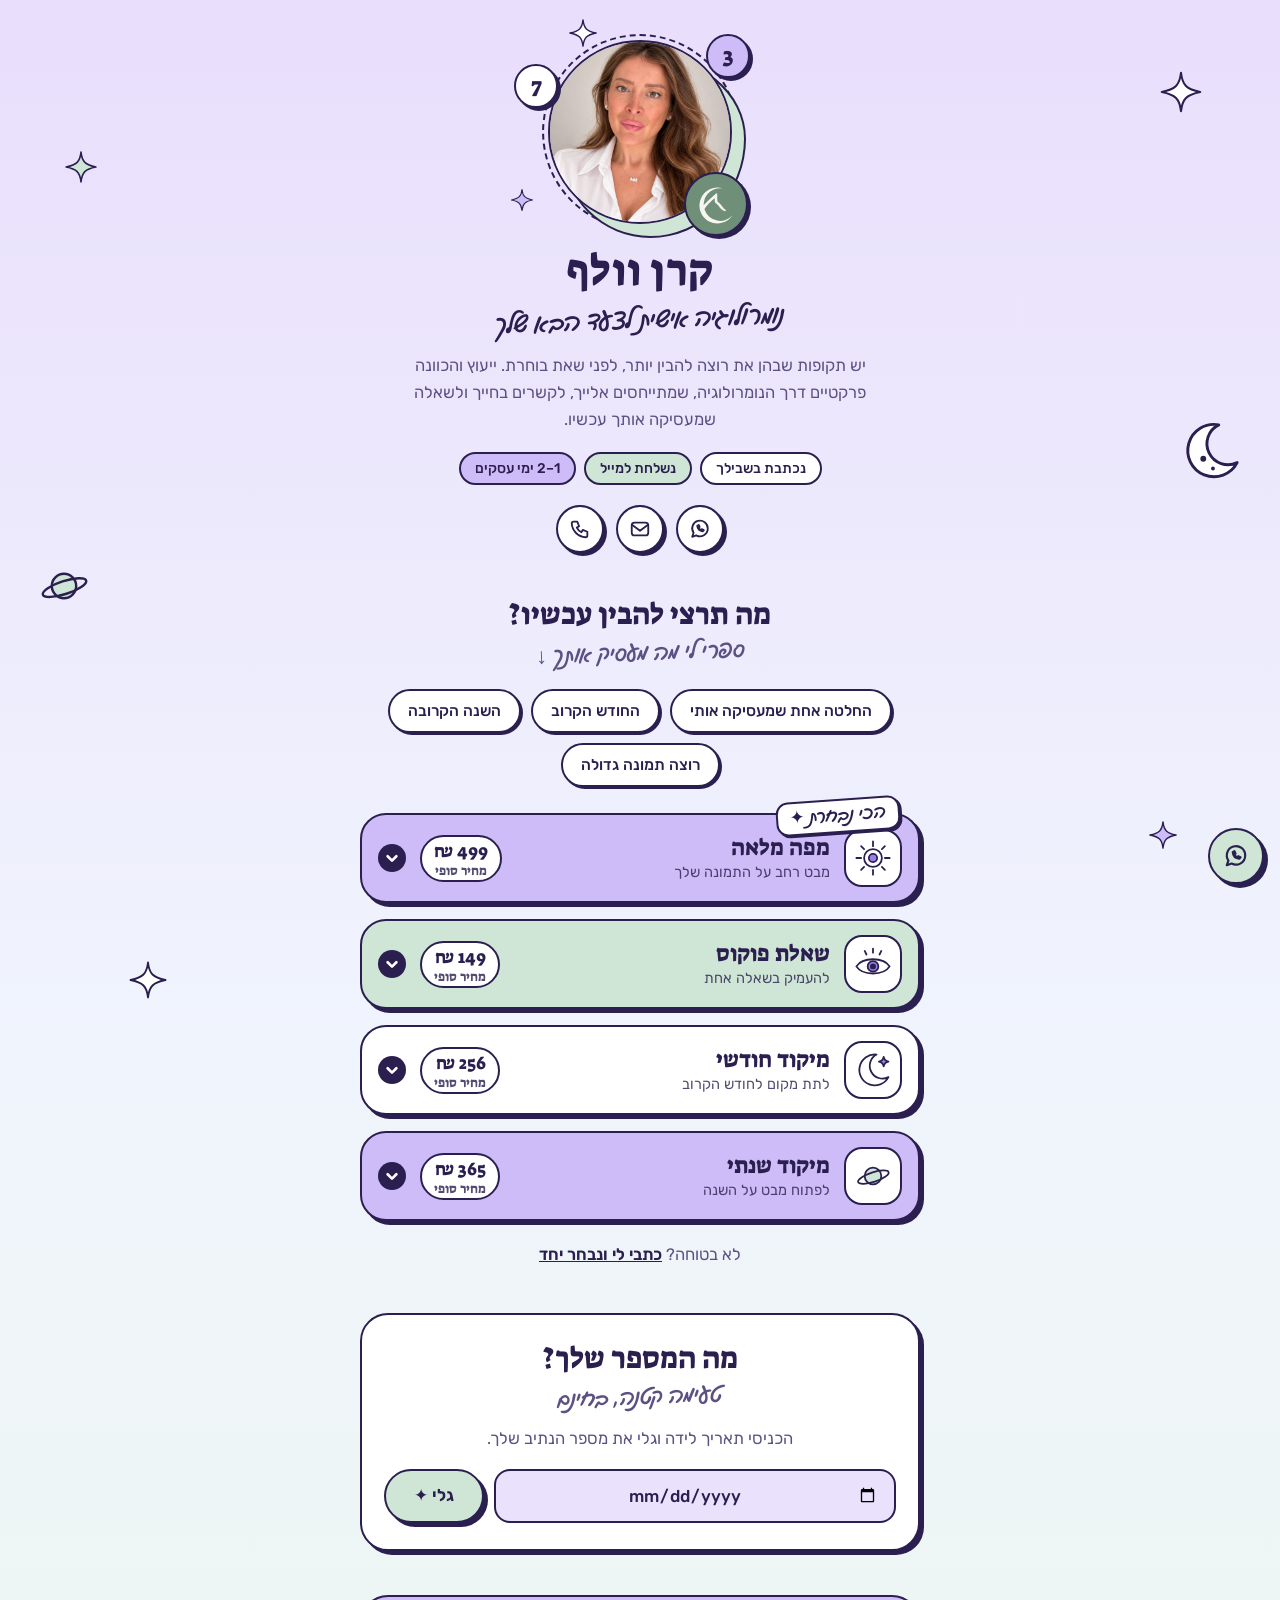
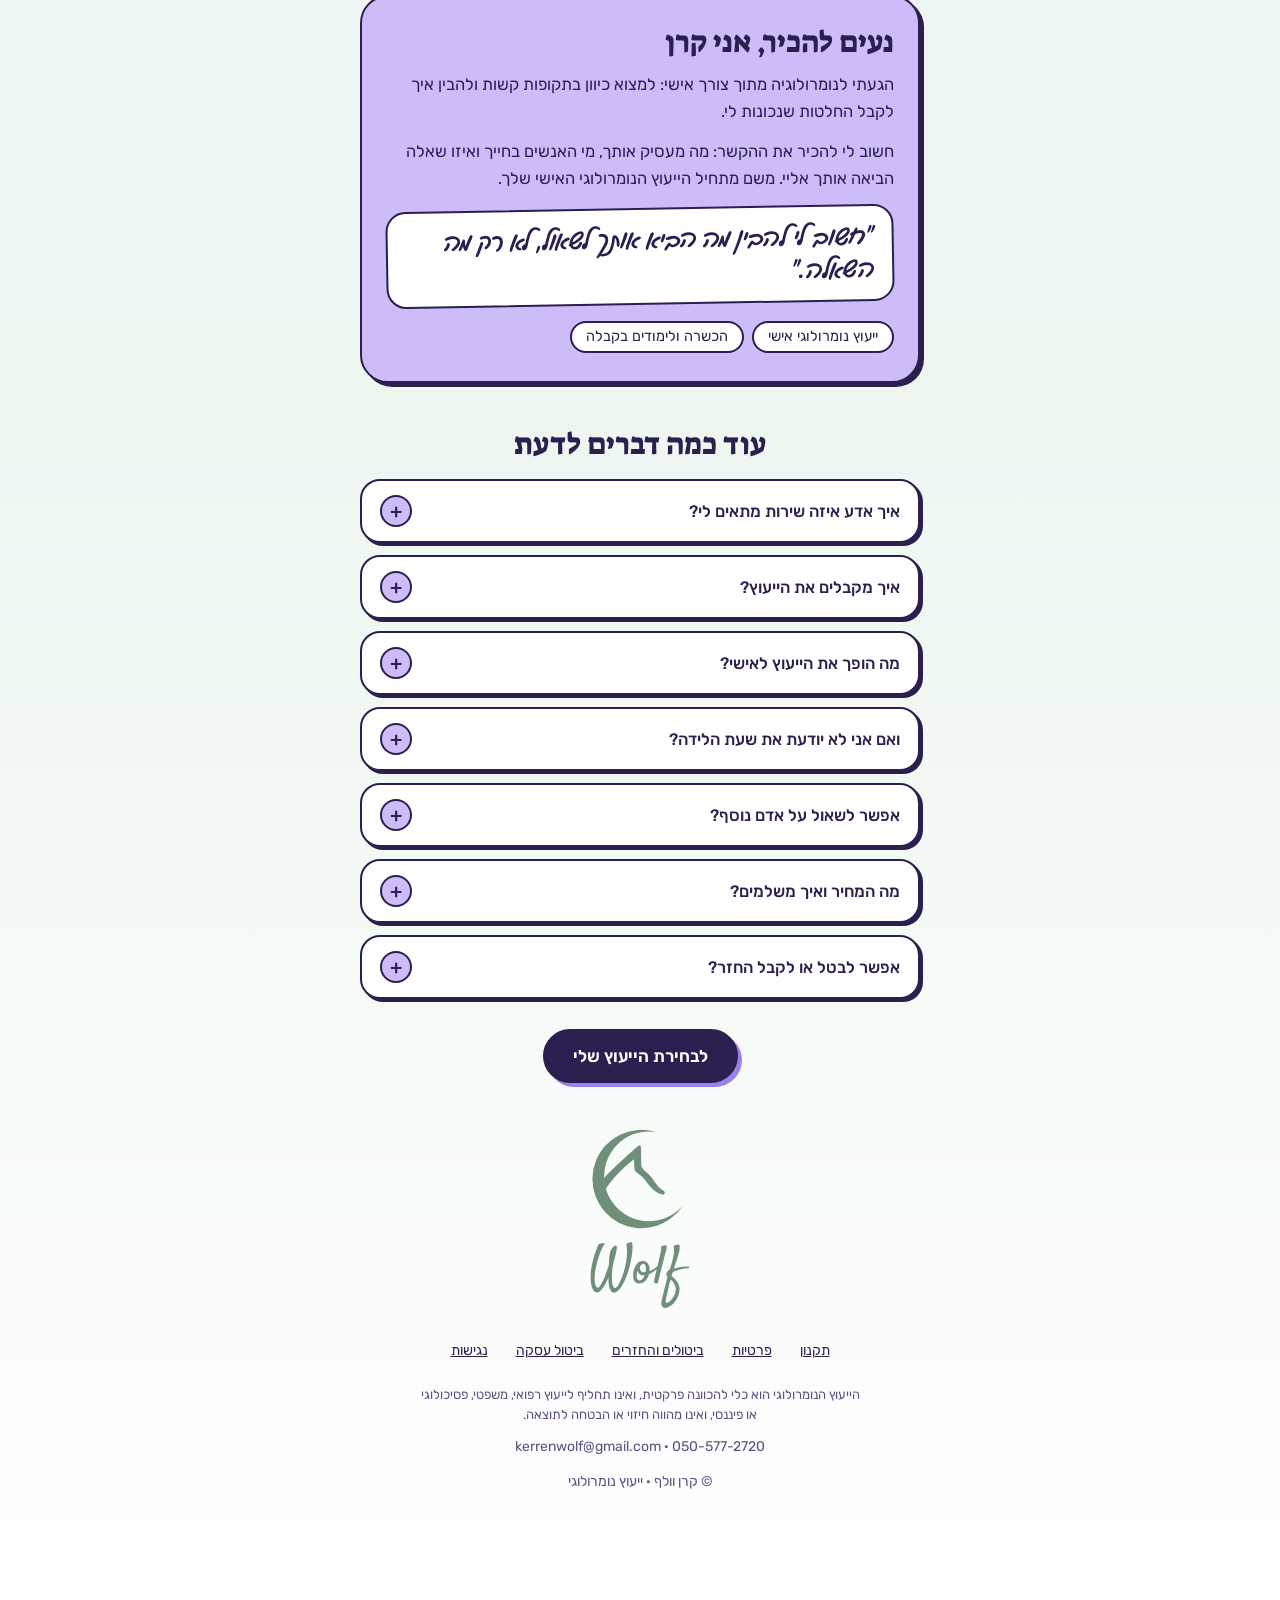
==== index.html @ 415a1303 "Add numerology site Co-Authored-By: Claude Opus 5.5 <noreply@anthropic.com>" ====
<!doctype html>
<html lang="he" dir="rtl">
<head>
<meta charset="utf-8">
<meta name="viewport" content="width=device-width, initial-scale=1, viewport-fit=cover">
<title>קרן וולף | נומרולוגיה אישית</title>
<meta name="description" content="ייעוץ והכוונה פרקטיים דרך הנומרולוגיה, בכתב ישירות למייל: מפה מלאה, שאלת פוקוס, מיקוד חודשי ומיקוד שנתי. עם קרן וולף.">
<meta name="theme-color" content="#e9defc">
<link rel="icon" href="data:image/svg+xml,%3Csvg xmlns='http://www.w3.org/2000/svg' viewBox='0 0 100 100'%3E%3Crect width='100' height='100' rx='22' fill='%236f8f79'/%3E%3Cg transform='translate(14 12) scale(.145)' fill='%23f7f5ef'%3E%3Cpath d='M345 44.6A262 262 0 1 0 488 437.2A239 239 0 1 1 345 44.6Z'/%3E%3C/g%3E%3C/svg%3E">
<link rel="preconnect" href="https://fonts.googleapis.com">
<link rel="preconnect" href="https://fonts.gstatic.com" crossorigin>
<link href="https://fonts.googleapis.com/css2?family=Suez+One&family=Gveret+Levin&family=Rubik:wght@400;500;600;700&display=swap" rel="stylesheet">
<style>
:root{
  --ink:#2a1f4f;
  --ink-soft:#5d5183;
  --lilac:#cdbcf7;
  --lilac-l:#eae1fd;
  --lilac-d:#9b80ec;
  --mint:#cfe5d5;
  --mint-l:#ecf6ef;
  --mint-d:#8fb59d;
  --sage:#6f8f79;
  --cream:#f7f5ef;
  --white:#fff;
  --bg-top:#e9defc;
  --bg-mid:#f0f4fd;
  --danger:#c0392b;
  --display:"Suez One","Rubik",serif;
  --hand:"Gveret Levin","Rubik",cursive;
  --body:"Rubik",system-ui,Arial,sans-serif;
  --stroke:2.5px solid var(--ink);
  --pop:4px 4px 0 var(--ink);
}
*{box-sizing:border-box;-webkit-tap-highlight-color:transparent}
html{scroll-padding-top:20px}
body{margin:0;font-family:var(--body);font-size:16.5px;line-height:1.65;color:var(--ink);background:linear-gradient(180deg,var(--bg-top) 0%,var(--bg-mid) 32%,var(--mint-l) 62%,#fff 100%);min-height:100vh;overflow-x:hidden}
img{max-width:100%;display:block}
a{color:inherit}
h1,h2,h3,h4{font-family:var(--display);font-weight:400;margin:0;line-height:1.15}
p{margin:0}
button{font-family:inherit}
:focus-visible{outline:3px solid var(--ink);outline-offset:3px;border-radius:10px}
[hidden]{display:none!important}
.sr{position:absolute;width:1px;height:1px;overflow:hidden;clip:rect(0 0 0 0);white-space:nowrap}
.skip{position:absolute;top:-70px;inset-inline-start:12px;background:var(--ink);color:#fff;padding:10px 16px;border-radius:12px;z-index:200}
.skip:focus{top:12px}

/* ---------- decorative background ---------- */
.bg{position:absolute;inset:0 0 auto 0;height:1100px;overflow:hidden;pointer-events:none;z-index:0}
.deco{position:absolute;width:44px;height:44px;animation:float 6s ease-in-out infinite}
.deco svg{width:100%;height:100%;display:block;overflow:visible}
.d1{top:70px;inset-inline-start:6%;color:#fff}
.d2{top:150px;inset-inline-end:5%;width:34px;height:34px;color:var(--mint);animation-delay:-2s}
.d3{top:420px;inset-inline-start:3%;width:62px;height:62px;animation-delay:-1s}
.d4{top:560px;inset-inline-end:3%;width:52px;height:52px;animation-delay:-3s}
.d5{top:820px;inset-inline-start:8%;width:30px;height:30px;color:var(--lilac);animation-delay:-4s}
.d6{top:960px;inset-inline-end:10%;width:40px;height:40px;color:#fff;animation-delay:-2.5s}
@keyframes float{0%,100%{transform:translateY(0) rotate(0)}50%{transform:translateY(-12px) rotate(6deg)}}
@keyframes twinkle{0%,100%{transform:scale(1) rotate(0);opacity:1}50%{transform:scale(.72) rotate(20deg);opacity:.75}}
@keyframes wob{0%,100%{transform:rotate(-3deg)}50%{transform:rotate(3deg)}}

.page{position:relative;z-index:1;width:min(560px,100% - 32px);margin:0 auto;padding:22px 0 110px}

.demo{position:relative;z-index:2;width:max-content;max-width:calc(100% - 24px);margin:10px auto 0;background:#fff3c4;border:2px solid var(--ink);border-radius:999px;font-size:13px;padding:3px 14px;text-align:center}

/* ---------- profile ---------- */
.profile{text-align:center;padding-top:12px}
.avatar-wrap{position:relative;width:184px;height:184px;margin:6px auto 22px}
.avatar-wrap::before{content:"";position:absolute;inset:-6px;border-radius:50%;border:2.5px dashed var(--ink);animation:spin 40s linear infinite}
.avatar-wrap::after{content:"";position:absolute;inset:14px -14px -14px 14px;border-radius:44% 56% 52% 48%/52% 46% 54% 48%;background:var(--mint);border:var(--stroke);z-index:0}
@keyframes spin{to{transform:rotate(360deg)}}
.avatar{position:relative;z-index:1;width:100%;height:100%;object-fit:cover;object-position:50% 16%;border-radius:50%;border:var(--stroke);background:var(--lilac)}
.num{position:absolute;z-index:2;width:44px;height:44px;border-radius:50%;background:#fff;border:var(--stroke);display:grid;place-items:center;font-family:var(--display);font-size:22px;box-shadow:3px 3px 0 var(--ink);animation:float 5s ease-in-out infinite}
.num.a{top:-6px;inset-inline-start:-18px;background:var(--lilac)}
.num.b{top:24px;inset-inline-end:-34px;animation-delay:-2s}
.num.c{bottom:-6px;inset-inline-start:-6px;background:var(--mint);animation-delay:-3s}
.num.logo-badge{width:64px;height:64px;padding:13px;background:var(--sage);color:var(--cream);bottom:-12px;inset-inline-start:-16px}
.num.logo-badge img{width:100%;height:100%;object-fit:contain;display:block}
.num.logo-badge svg{width:100%;height:100%;display:block}
.flogo{display:block;width:104px;height:auto;margin:0 auto 18px}
.unsure{text-align:center;margin-top:20px;color:var(--ink-soft)}
.unsure a{font-weight:600;color:var(--ink)}
.spark{position:absolute;z-index:2;width:30px;height:30px;color:#fff;animation:twinkle 3s ease-in-out infinite}
.spark.a{top:-22px;inset-inline-end:20px}
.spark.b{bottom:12px;inset-inline-end:-38px;width:24px;height:24px;color:var(--lilac);animation-delay:-1.4s}
.profile h1{font-size:44px;letter-spacing:.01em}
.hand{font-family:var(--hand);font-size:25px;color:var(--ink);margin-top:2px;display:inline-block;transform:rotate(-2deg)}
.bio{color:var(--ink-soft);max-width:29em;margin:12px auto 0}
.tags{display:flex;flex-wrap:wrap;justify-content:center;gap:8px;margin:18px 0 0;padding:0;list-style:none}
.tags li{background:#fff;border:2px solid var(--ink);border-radius:999px;padding:3px 14px;font-size:14px;font-weight:500}
.tags li:nth-child(2){background:var(--mint)}
.tags li:nth-child(3){background:var(--lilac)}
.socials{display:flex;justify-content:center;gap:12px;margin-top:20px}
.soc{width:48px;height:48px;border-radius:50%;background:#fff;border:var(--stroke);box-shadow:3px 3px 0 var(--ink);display:grid;place-items:center;text-decoration:none;transition:transform .12s,box-shadow .12s}
.soc:hover{transform:translate(-1px,-1px) rotate(-6deg);box-shadow:5px 5px 0 var(--ink)}
.soc:active{transform:translate(3px,3px);box-shadow:0 0 0 var(--ink)}
.soc svg{width:22px;height:22px;fill:none;stroke:var(--ink);stroke-width:2;stroke-linecap:round;stroke-linejoin:round}

/* ---------- sections ---------- */
.block{margin-top:44px}
.h{display:flex;flex-direction:column;align-items:center;text-align:center;margin-bottom:18px}
.h h2{font-size:30px}
.h .hand{font-size:22px;color:var(--ink-soft);margin-top:4px}

/* quiz chips */
.chips{display:flex;flex-wrap:wrap;gap:10px;justify-content:center;margin-bottom:26px}
.chip{border:2px solid var(--ink);background:#fff;border-radius:999px;padding:9px 18px;font-size:15.5px;font-weight:500;color:var(--ink);cursor:pointer;min-height:44px;transition:transform .12s,background .15s,box-shadow .12s;box-shadow:2px 2px 0 var(--ink)}
.chip:hover{transform:translate(-1px,-1px) rotate(-1.5deg);box-shadow:4px 4px 0 var(--ink);background:var(--mint-l)}
.chip:active{transform:translate(2px,2px);box-shadow:0 0 0}
.chip[aria-pressed=true]{background:var(--lilac)}

/* service link-cards */
.svcs{display:grid;gap:16px}
.svc{position:relative;background:var(--c,#fff);border:var(--stroke);border-radius:26px;box-shadow:var(--pop);transition:transform .15s,box-shadow .15s}
.svc:nth-child(3n+1){--c:var(--lilac)}
.svc:nth-child(3n+2){--c:var(--mint)}
.svc:nth-child(3n){--c:#fff}
.svc.glow{animation:glow 1.6s ease}
@keyframes glow{0%,100%{transform:none}20%{transform:scale(1.03) rotate(-1deg)}40%{transform:scale(1.03) rotate(1deg)}60%{transform:scale(1.02)}}
.svc-btn{width:100%;display:flex;align-items:center;gap:14px;text-align:start;background:none;border:0;padding:14px 16px;cursor:pointer;color:inherit;min-height:84px;border-radius:24px}
.svc:hover:not(.open){transform:translate(-2px,-2px);box-shadow:6px 6px 0 var(--ink)}
.ico{flex:none;width:58px;height:58px;border-radius:18px;background:#fff;border:var(--stroke);display:grid;place-items:center;transition:transform .2s}
.svc:hover .ico{transform:rotate(-8deg) scale(1.06)}
.ico svg{width:38px;height:38px}
.txt{flex:1;min-width:0}
.txt b{font-family:var(--display);font-weight:400;font-size:23px;display:block;line-height:1.15}
.txt small{font-size:14.5px;color:var(--ink);opacity:.8;display:block;line-height:1.35;margin-top:2px}
.pr{flex:none;background:#fff;border:2px solid var(--ink);border-radius:999px;padding:2px 12px;font-family:var(--display);font-size:18px;white-space:nowrap}
.chev{flex:none;width:28px;height:28px;border-radius:50%;background:var(--ink);color:#fff;display:grid;place-items:center;transition:transform .25s}
.chev svg{width:14px;height:14px;fill:none;stroke:currentColor;stroke-width:3;stroke-linecap:round;stroke-linejoin:round}
.svc.open .chev{transform:rotate(180deg)}
.sticker{position:absolute;top:-16px;inset-inline-start:18px;background:#fff;border:2px solid var(--ink);border-radius:12px;padding:0 12px;font-family:var(--hand);font-size:18px;transform:rotate(-4deg);animation:wob 3.5s ease-in-out infinite;z-index:2;box-shadow:2px 2px 0 var(--ink)}
.panel{display:grid;grid-template-rows:0fr;transition:grid-template-rows .3s ease}
.svc.open .panel{grid-template-rows:1fr}
.panel > div{overflow:hidden}
.panel-in{padding:0 20px 20px}
.panel-in p{margin-bottom:12px}
.incl{list-style:none;margin:0 0 14px;padding:14px 16px;background:#fff;border:2px solid var(--ink);border-radius:18px;display:grid;gap:6px;font-size:15.5px}
.incl li{display:flex;gap:10px;align-items:flex-start}
.incl li::before{content:"";flex:none;width:18px;height:18px;margin-top:4px;background:url("data:image/svg+xml,%3Csvg xmlns='http://www.w3.org/2000/svg' viewBox='0 0 64 64'%3E%3Cpath d='M32 4c2 18 8 24 28 28-20 4-26 10-28 28-2-18-8-24-28-28C24 28 30 22 32 4Z' fill='%239b80ec' stroke='%232a1f4f' stroke-width='5' stroke-linejoin='round'/%3E%3C/svg%3E") center/contain no-repeat}
.meta{display:flex;flex-wrap:wrap;gap:8px;margin-bottom:14px;font-size:14.5px}
.meta span{background:rgba(255,255,255,.75);border:2px solid var(--ink);border-radius:999px;padding:0 12px}

/* main buttons */
.btn{display:inline-flex;align-items:center;justify-content:center;gap:10px;min-height:54px;padding:0 28px;border-radius:999px;border:var(--stroke);background:var(--ink);color:#fff;font:600 17px/1 var(--body);cursor:pointer;text-decoration:none;box-shadow:4px 4px 0 var(--lilac-d);transition:transform .12s,box-shadow .12s}
.btn:hover{transform:translate(-2px,-2px);box-shadow:6px 6px 0 var(--lilac-d)}
.btn:active{transform:translate(3px,3px);box-shadow:0 0 0 var(--lilac-d)}
.btn.mint{background:var(--mint);color:var(--ink);box-shadow:var(--pop)}
.btn.mint:hover{box-shadow:6px 6px 0 var(--ink)}
.btn.mint:active{box-shadow:0 0 0}
.btn.white{background:#fff;color:var(--ink);box-shadow:var(--pop)}
.btn[disabled]{opacity:.6;cursor:wait}
.btn.block-btn{width:100%}
.btn svg{width:18px;height:18px;fill:none;stroke:currentColor;stroke-width:2.5;stroke-linecap:round;stroke-linejoin:round}

/* number teaser */
.taste{background:#fff;border:var(--stroke);border-radius:28px;box-shadow:var(--pop);padding:26px 22px;text-align:center;position:relative}
.taste .h{margin-bottom:10px}
.taste p.lead{color:var(--ink-soft);margin-bottom:16px}
.dateRow{display:flex;gap:10px;flex-wrap:wrap;justify-content:center}
.dateRow input{flex:1 1 170px;min-height:54px;padding:0 16px;border:var(--stroke);border-radius:16px;background:var(--lilac-l);font:500 17px var(--body);color:var(--ink);text-align:center}
.result{margin-top:22px;display:none}
.result.show{display:block;animation:rise .5s ease both}
@keyframes rise{from{opacity:0;transform:translateY(14px)}to{opacity:1;transform:none}}
.bubble{position:relative;width:118px;height:118px;margin:0 auto 12px;border-radius:50%;background:var(--mint);border:var(--stroke);box-shadow:var(--pop);display:grid;place-items:center;font-family:var(--display);font-size:64px;line-height:1;animation:pop .6s cubic-bezier(.2,1.6,.4,1) both}
@keyframes pop{from{transform:scale(.2) rotate(-40deg);opacity:0}to{transform:none;opacity:1}}
.bubble .spark{width:26px;height:26px}
.result h3{font-size:26px}
.result .note{font-size:14px;color:var(--ink-soft);margin:10px 0 16px}

/* about */
.about{background:var(--lilac);border:var(--stroke);border-radius:28px;box-shadow:var(--pop);padding:28px 24px;position:relative}
.about h2{font-size:30px;margin-bottom:12px}
.about p{margin-bottom:12px}
.quote{font-family:var(--hand);font-size:25px;line-height:1.3;background:#fff;border:2px solid var(--ink);border-radius:20px;padding:14px 18px;margin:16px 0;transform:rotate(-1deg)}
.creds{display:flex;flex-wrap:wrap;gap:8px;list-style:none;margin:0;padding:0}
.creds li{background:#fff;border:2px solid var(--ink);border-radius:999px;padding:2px 14px;font-size:14.5px}

/* testimonials */
.tcard{background:#fff;border:var(--stroke);border-radius:24px;box-shadow:var(--pop);padding:20px 22px;margin-bottom:16px}
.tcard p{font-family:var(--hand);font-size:23px;line-height:1.35}
.tcard cite{display:block;margin-top:8px;font-size:14px;font-style:normal;color:var(--ink-soft)}

/* faq */
.faq{display:grid;gap:12px}
details{background:#fff;border:var(--stroke);border-radius:20px;box-shadow:3px 3px 0 var(--ink);transition:background .2s}
details[open]{background:var(--mint-l)}
summary{list-style:none;cursor:pointer;display:flex;align-items:center;justify-content:space-between;gap:12px;padding:14px 18px;font-weight:500;min-height:54px}
summary::-webkit-details-marker{display:none}
summary::after{content:"+";flex:none;width:28px;height:28px;border-radius:50%;background:var(--lilac);border:2px solid var(--ink);display:grid;place-items:center;font-size:20px;line-height:1;transition:transform .2s}
details[open] summary::after{content:"–"}
details p{padding:0 18px 16px;color:var(--ink-soft)}

/* footer */
footer{margin-top:44px;text-align:center;font-size:14px;color:var(--ink-soft)}
footer .links{display:flex;flex-wrap:wrap;justify-content:center;gap:2px 8px;margin-bottom:12px}
footer .links a{display:inline-flex;align-items:center;min-height:44px;padding:0 10px}
footer a{color:var(--ink)}
footer .dis{max-width:34em;margin:0 auto;font-size:13px;line-height:1.55}
.mini-cta{display:flex;justify-content:center;margin-top:30px}

/* floating whatsapp */
.wa{position:fixed;z-index:40;inset-inline-start:16px;bottom:16px;width:56px;height:56px;border-radius:50%;background:var(--mint);border:var(--stroke);box-shadow:var(--pop);display:grid;place-items:center;text-decoration:none;transition:transform .12s,box-shadow .12s}
.wa:hover{transform:translate(-2px,-2px) rotate(-6deg);box-shadow:6px 6px 0 var(--ink)}
.wa svg{width:26px;height:26px;fill:none;stroke:var(--ink);stroke-width:2;stroke-linecap:round;stroke-linejoin:round}

/* ---------- checkout sheet ---------- */
.veil{position:fixed;inset:0;z-index:100;background:rgba(42,31,79,.55);display:flex;align-items:flex-end;justify-content:center;animation:fade .2s ease}
@keyframes fade{from{opacity:0}to{opacity:1}}
.sheet{position:relative;width:min(560px,100%);max-height:94vh;overflow:auto;background:linear-gradient(180deg,var(--lilac-l),#fff 30%);border:var(--stroke);border-bottom:0;border-radius:30px 30px 0 0;padding:22px 20px 28px;animation:up .3s cubic-bezier(.2,.9,.3,1)}
@keyframes up{from{transform:translateY(60px);opacity:0}to{transform:none;opacity:1}}
@media (min-width:640px){.veil{align-items:center;padding:20px}.sheet{border-bottom:var(--stroke);border-radius:30px;box-shadow:8px 8px 0 var(--ink);max-height:90vh}}
.x{position:absolute;top:14px;inset-inline-start:14px;width:44px;height:44px;border-radius:50%;background:#fff;border:var(--stroke);font-size:24px;line-height:1;cursor:pointer;display:grid;place-items:center;color:var(--ink)}
.x:hover{background:var(--mint)}
.steps{display:flex;justify-content:center;gap:8px;margin:2px 0 14px}
.steps i{width:34px;height:10px;border-radius:99px;background:#fff;border:2px solid var(--ink);transition:background .2s,width .2s}
.steps i.on{background:var(--lilac-d);width:52px}
.steps i.done{background:var(--mint-d)}
.sheet h3{font-size:28px;text-align:center;margin:8px 44px 4px}
.sheet .sub{text-align:center;color:var(--ink-soft);margin-bottom:18px;font-size:15.5px}
.strip{display:flex;align-items:center;gap:12px;background:var(--mint);border:var(--stroke);border-radius:18px;padding:10px 14px;margin-bottom:18px}
.strip .ico{width:46px;height:46px;border-radius:14px}
.strip .ico svg{width:30px;height:30px}
.strip b{font-family:var(--display);font-weight:400;font-size:20px;display:block;line-height:1.15}
.strip small{font-size:13.5px}
.strip .pr{margin-inline-start:auto}
.fields{display:grid;grid-template-columns:1fr 1fr;gap:16px 12px}
.f{display:flex;flex-direction:column;gap:5px}
.f.full{grid-column:1/-1}
.f label{font-weight:500;font-size:15px}
.opt{font-weight:400;color:var(--ink-soft);font-size:13.5px}
.f input,.f select,.f textarea{width:100%;min-height:52px;padding:10px 14px;border:var(--stroke);border-radius:16px;background:#fff;font:400 16.5px var(--body);color:var(--ink)}
.f textarea{min-height:110px;resize:vertical}
.f input:focus,.f select:focus,.f textarea:focus{outline:none;box-shadow:3px 3px 0 var(--lilac-d);background:var(--lilac-l)}
.f input[disabled]{background:#eee;opacity:.6}
.hint{font-size:13.5px;color:var(--ink-soft)}
.err{display:none;font-size:13.5px;color:var(--danger);font-weight:600}
.f.bad input,.f.bad select,.f.bad textarea{border-color:var(--danger)}
.f.bad .err{display:block}
.check{display:flex;gap:10px;align-items:flex-start;font-size:15px}
.check input{width:22px;height:22px;min-height:0;margin-top:2px;accent-color:var(--ink);flex:none}
.group-title{grid-column:1/-1;font-family:var(--display);font-size:21px;margin-top:6px}
.actions{display:flex;flex-direction:column;gap:10px;margin-top:22px}
.link{background:none;border:0;color:var(--ink-soft);text-decoration:underline;text-underline-offset:4px;font:500 15px var(--body);cursor:pointer;padding:10px;min-height:44px}
.paybox{background:#fff;border:2.5px dashed var(--ink);border-radius:20px;padding:22px;text-align:center}
.paybox .lock{font-size:30px}
.paybox h4{font-size:21px;margin:6px 0}
.paybox p{color:var(--ink-soft);font-size:15px}
.total{display:flex;justify-content:space-between;align-items:center;margin:16px 4px 0;font-size:16px}
.total b{font-family:var(--display);font-weight:400;font-size:30px}
.pr small,.strip .pr small{display:block;font-family:inherit;font-size:13px;line-height:1.2;text-align:center;opacity:.8}
.payframe{width:100%;height:600px;border:0;border-radius:16px;background:#fff}
.done{text-align:center;padding:10px 0 4px;position:relative}
.done .bubble{background:var(--lilac)}
.done ol{display:inline-block;text-align:start;padding-inline-start:20px;color:var(--ink-soft);margin:14px 0 6px}
.conf{position:absolute;top:60px;left:50%;width:0;height:0;pointer-events:none}
.conf i{position:absolute;width:16px;height:16px;background:currentColor;clip-path:polygon(50% 0,62% 38%,100% 50%,62% 62%,50% 100%,38% 62%,0 50%,38% 38%);animation:burst 1.1s ease-out forwards}
@keyframes burst{to{transform:translate(var(--x),var(--y)) rotate(200deg) scale(.4);opacity:0}}

@media (max-width:460px){
  .profile h1{font-size:38px}
  .fields{grid-template-columns:1fr}
  .pr{font-size:16px;padding:1px 10px}
  .txt b{font-size:21px}
  .d3,.d4{display:none}
}
@media (prefers-reduced-motion:reduce){*,*::before,*::after{animation:none!important;transition:none!important}}
</style>
</head>
<body>

<!-- ============ illustrations (inline SVG sprite) ============ -->
<svg width="0" height="0" style="position:absolute" aria-hidden="true" focusable="false">
  <defs>
    <symbol id="sparkle" viewBox="0 0 64 64"><path d="M32 4c2 18 8 24 28 28-20 4-26 10-28 28-2-18-8-24-28-28C24 28 30 22 32 4Z" fill="currentColor" style="stroke:var(--ink)" stroke-width="3" stroke-linejoin="round"/></symbol>
    <symbol id="moon" viewBox="0 0 64 64"><path d="M40 5A27 27 0 1 0 59 44 21 21 0 0 1 40 5Z" fill="currentColor" style="stroke:var(--ink)" stroke-width="3" stroke-linejoin="round"/><circle cx="24" cy="40" r="3" style="fill:var(--ink)"/><circle cx="34" cy="50" r="2" style="fill:var(--ink)"/></symbol>
    <symbol id="planet" viewBox="0 0 64 64"><circle cx="32" cy="32" r="15" fill="currentColor" style="stroke:var(--ink)" stroke-width="3"/><ellipse cx="32" cy="34" rx="28" ry="8" transform="rotate(-18 32 32)" fill="none" style="stroke:var(--ink)" stroke-width="3"/></symbol>

    <symbol id="i-full" viewBox="0 0 64 64"><g style="stroke:var(--ink)" stroke-width="3" stroke-linecap="round" stroke-linejoin="round"><path fill="none" d="M32 4v8M32 52v8M4 32h8M52 32h8M12 12l5 5M47 47l5 5M12 52l5-5M47 17l5-5"/><circle cx="32" cy="32" r="15" fill="#fff"/><circle cx="32" cy="32" r="7" style="fill:var(--lilac-d)"/></g></symbol>
    <symbol id="i-focus" viewBox="0 0 64 64"><g style="stroke:var(--ink)" stroke-width="3" stroke-linecap="round" stroke-linejoin="round"><path d="M4 36C14 20 50 20 60 36 50 52 14 52 4 36Z" fill="#fff"/><circle cx="32" cy="36" r="9" style="fill:var(--lilac-d)"/><circle cx="32" cy="36" r="3.5" style="fill:var(--ink)"/><path fill="none" d="M32 6v7M18 10l3 6M46 10l-3 6"/></g></symbol>
    <symbol id="i-month" viewBox="0 0 64 64"><g style="stroke:var(--ink)" stroke-width="3" stroke-linejoin="round" stroke-linecap="round"><path d="M38 6A26 26 0 1 0 58 44 20 20 0 0 1 38 6Z" fill="#fff"/><path d="M50 10c1 5 3 7 8 8-5 1-7 3-8 8-1-5-3-7-8-8 5-1 7-3 8-8Z" style="fill:var(--lilac-d)"/></g></symbol>
    <symbol id="i-year" viewBox="0 0 64 64"><g style="stroke:var(--ink)" stroke-width="3" stroke-linecap="round"><circle cx="32" cy="32" r="14" style="fill:var(--mint)"/><ellipse cx="32" cy="34" rx="27" ry="8" transform="rotate(-18 32 32)" fill="none"/></g></symbol>
    <symbol id="ch" viewBox="0 0 16 16"><path d="M3 6l5 5 5-5" fill="none"/></symbol>
  </defs>
</svg>

<a class="skip" href="#main">דילוג לתוכן</a>

<div class="bg" aria-hidden="true">
  <div class="deco d1"><svg><use href="#sparkle"/></svg></div>
  <div class="deco d2"><svg><use href="#sparkle"/></svg></div>
  <div class="deco d3" style="color:#fff"><svg><use href="#moon"/></svg></div>
  <div class="deco d4" style="color:var(--mint)"><svg><use href="#planet"/></svg></div>
  <div class="deco d5"><svg><use href="#sparkle"/></svg></div>
  <div class="deco d6"><svg><use href="#sparkle"/></svg></div>
</div>

<div class="demo" id="demoBar" hidden data-t="demoBar"></div>

<main class="page" id="main">

  <!-- ============ profile ============ -->
  <header class="profile" id="top">
    <div class="avatar-wrap">
      <img class="avatar" src="assets/keren.jpg" alt="קרן וולף" width="184" height="184" fetchpriority="high">
      <span class="num a" aria-hidden="true">3</span>
      <span class="num b" aria-hidden="true">7</span>
      <span class="num c logo-badge" role="img" aria-label="Wolf"><img src="assets/logo-icon.svg" alt="" width="38" height="41"></span>
      <svg class="spark a" aria-hidden="true"><use href="#sparkle"/></svg>
      <svg class="spark b" aria-hidden="true"><use href="#sparkle"/></svg>
    </div>
    <h1 data-t="name"></h1>
    <p class="hand" data-t="tagline"></p>
    <p class="bio" data-t="bio"></p>
    <ul class="tags" id="tags"></ul>
    <div class="socials">
      <a class="soc" id="waTop" href="#" aria-label="וואטסאפ" target="_blank" rel="noopener"><svg viewBox="0 0 24 24"><path d="M20.5 11.5a8.5 8.5 0 0 1-12.6 7.4L3.5 20.500l1.500-4.300A8.500 8.500 0 1 1 20.500 11.500Z"/><path d="M9 8.500c.3 3.300 2.700 5.700 6 6l1.200-1.300-2.200-1-1 .9c-1-.4-1.900-1.300-2.300-2.300l.9-1-1-2.200Z"/></svg></a>
      <a class="soc" id="mailTop" href="#" aria-label="שליחת מייל"><svg viewBox="0 0 24 24"><rect x="3" y="5" width="18" height="14" rx="3"/><path d="m4 8 8 6 8-6"/></svg></a>
      <a class="soc" id="telTop" href="#" aria-label="חיוג"><svg viewBox="0 0 24 24"><path d="M5 4h4l2 5-2.500 1.500a11 11 0 0 0 5 5L15 13l5 2v4a2 2 0 0 1-2 2A16 16 0 0 1 3 6a2 2 0 0 1 2-2Z"/></svg></a>
    </div>
  </header>

  <!-- ============ services ============ -->
  <section class="block" id="services" aria-labelledby="svcH">
    <div class="h"><h2 id="svcH" data-t="servicesTitle"></h2><span class="hand" data-t="servicesHint"></span></div>
    <div class="chips" id="quiz" role="group" aria-label="מה מעסיק אותך?"></div>
    <div class="svcs" id="svcList"></div>
    <p class="unsure"><span data-t="unsureText"></span> <a id="waHelp" href="#" target="_blank" rel="noopener" data-t="unsureLink"></a></p>
  </section>

  <!-- ============ number teaser ============ -->
  <section class="block" id="taste" aria-labelledby="tasteH">
    <div class="taste">
      <div class="h"><h2 id="tasteH" data-t="tasteTitle"></h2><span class="hand" data-t="tasteHint"></span></div>
      <p class="lead" data-t="tasteLead"></p>
      <form class="dateRow" id="numForm">
        <label for="nDate" class="sr">תאריך לידה</label>
        <input id="nDate" type="date" required max="" aria-describedby="nRes">
        <button class="btn mint" type="submit" data-t="tasteButton"></button>
      </form>
      <div class="result" id="nRes" aria-live="polite">
        <div class="bubble" id="nBubble"></div>
        <h3 id="nTitle"></h3>
        <p id="nText" style="margin-top:6px"></p>
        <p class="note" data-t="tasteNote"></p>
        <a class="btn" href="#services" id="nCta" data-t="tasteCta"></a>
      </div>
    </div>
  </section>

  <!-- ============ about ============ -->
  <section class="block" id="about">
    <div class="about">
      <h2 data-t="aboutTitle"></h2>
      <p data-t="aboutP1"></p>
      <p data-t="aboutP2"></p>
      <div class="quote" data-t="aboutQuote"></div>
      <ul class="creds" id="creds"></ul>
    </div>
  </section>

  <!-- ============ testimonials (only if filled) ============ -->
  <section class="block" id="proof" hidden>
    <div class="h"><h2 data-t="proofTitle"></h2></div>
    <div id="tlist"></div>
  </section>

  <!-- ============ faq ============ -->
  <section class="block" id="faq" aria-labelledby="faqH">
    <div class="h"><h2 id="faqH" data-t="faqTitle"></h2></div>
    <div class="faq" id="faqList"></div>
    <div class="mini-cta"><a class="btn" href="#services" data-t="faqCta"></a></div>
  </section>

  <footer>
    <img class="flogo" src="assets/logo-full.svg" alt="Wolf" width="104" height="183">
    <nav class="links" id="legalLinks" aria-label="מסמכים נוספים"></nav>
    <p class="dis" data-t="disclaimer"></p>
    <p id="contactLine" style="margin-top:10px;direction:ltr;user-select:all"></p>
    <p style="margin-top:12px" data-t="copyright"></p>
  </footer>
</main>

<aside aria-label="שיחה בוואטסאפ"><a class="wa" id="waFloat" href="#" aria-label="שיחה בוואטסאפ" target="_blank" rel="noopener"><svg viewBox="0 0 24 24"><path d="M20.500 11.500a8.500 8.500 0 0 1-12.600 7.400L3.500 20.500l1.500-4.300A8.500 8.500 0 1 1 20.500 11.500Z"/><path d="M9 8.500c.3 3.300 2.700 5.700 6 6l1.200-1.300-2.200-1-1 .9c-1-.4-1.900-1.300-2.300-2.300l.9-1-1-2.200Z"/></svg></a></aside>

<!-- ============ checkout sheet ============ -->
<div class="veil" id="veil" hidden>
  <div class="sheet" id="sheet" role="dialog" aria-modal="true" aria-labelledby="shTitle" tabindex="-1">
    <button class="x" id="closeBtn" aria-label="סגירה">×</button>
    <!-- step: details (אחרי התשלום ב-GROW חוזרים לכאן: ?status=success&service=ID) -->
    <form id="pForm" novalidate>
      <h3 id="shTitle">עוד כמה פרטים להכנת הייעוץ</h3>
      <p class="sub">אחרי התשלום אני צריכה כמה פרטים כדי להכין את הייעוץ. כל מה שתכתבי נשאר בינינו ומשמש רק לכך.</p>
      <div class="strip" id="strip1"></div>
      <div class="f full" id="svcPick" hidden style="margin-bottom:14px"><label for="svcSel">איזה שירות הזמנת?</label><select id="svcSel"></select></div>
      <div class="fields" id="fields"></div>
      <p class="hint" style="margin-top:14px">הפרטים שסומנו כחובה נחוצים להכנת הייעוץ ונשמרים לשם כך בלבד. מי מקבל אותם, כמה זמן נשמרים ואיך מבקשים לעיין או למחוק: <a href='/privacy' rel='noopener' target='_blank'>מדיניות הפרטיות</a>.</p>
      <p class="err" id="saveErr" role="alert" style="text-align:center;margin-top:10px"></p>
      <div class="actions">
        <button class="btn block-btn" type="submit" id="fSubmit">שליחת הפרטים ←</button>
        <button class="link" type="button" data-close>אמלא מאוחר יותר</button>
      </div>
    </form>

    <!-- step: done -->
    <div id="pDone" hidden class="done">
      <div class="conf" id="conf" aria-hidden="true"></div>
      <div class="bubble" aria-hidden="true">✓</div>
      <h3 id="doneTitle" tabindex="-1" style="margin-inline:0">תודה, הפרטים התקבלו</h3>
      <p class="sub" style="margin-top:6px">אישור התשלום נשלח למייל שלך. אם הוא לא הגיע, כדאי להציץ בספאם.</p>
      <ol><li id="doneEta"></li><li>אם אצטרך פרט נוסף, אפנה אלייך בוואטסאפ או במייל.</li></ol>
      <div class="actions"><button class="btn block-btn" type="button" data-close>סגירה</button></div>
    </div>
  </div>
</div>

<!-- טופס נסתר ש-Netlify מזהה בזמן ההעלאה (Netlify Forms). אם מוגדר formsAccessKey ב-settings.js, נשלח במקום זה ל-Web3Forms -->
<form hidden method='POST' name='order'><input type='hidden' name='form-name' value='order' />
  <input name="bot-field"><input name="orderId"><input name="service"><input name="price">
  <input name="fullName"><input name="email"><input name="phone"><input name="birthDate"><input name="birthName"><input name="birthTime"><input name="noTime">
  <input name="question"><input name="note"><input name="month"><input name="year"><input name="terms">
</form><script src="settings.js"></script>
<script>
/* =====================================================================
   helpers
   ===================================================================== */
const $  = (s,r=document)=>r.querySelector(s);
const $$ = (s,r=document)=>[...r.querySelectorAll(s)];
const fmt = n => n.toLocaleString("he-IL")+" "+CONFIG.currency;
const wa = t => `https://wa.me/${CONFIG.whatsapp}?text=${encodeURIComponent(t)}`;
const esc = s => String(s??"").replace(/[&<>"']/g,c=>({"&":"&amp;","<":"&lt;",">":"&gt;",'"':"&quot;","'":"&#39;"}[c]));
const store = { get(k){try{return JSON.parse(sessionStorage.getItem(k))}catch(e){return null}}, set(k,v){try{sessionStorage.setItem(k,JSON.stringify(v))}catch(e){}} };
const ico = (id,cls="") => `<svg class="${cls}" viewBox="0 0 64 64" aria-hidden="true"><use href="#${id}"/></svg>`;

let state = { service:null, values:{}, lastFocus:null };

/* ---------- פיקסל של Meta: נטען רק אם מוגדר CONFIG.metaPixelId ב-settings.js. שום פרט מהטופס לא נשלח אליו ---------- */
if (CONFIG.metaPixelId){
  !function(f,b,e,v,n,t,s){if(f.fbq)return;n=f.fbq=function(){n.callMethod?n.callMethod.apply(n,arguments):n.queue.push(arguments)};if(!f._fbq)f._fbq=n;n.push=n;n.loaded=!0;n.version="2.0";n.queue=[];t=b.createElement(e);t.async=!0;t.src=v;s=b.getElementsByTagName(e)[0];s.parentNode.insertBefore(t,s)}(window,document,"script","https://connect.facebook.net/en_US/fbevents.js");
  fbq("init",CONFIG.metaPixelId);
  fbq("track","PageView");
}
const track = (ev,data) => { if(window.fbq) fbq("track",ev,data); };

/* ---------- החלת ההגדרות מ-settings.js ---------- */
Object.entries(COLORS).forEach(([k,v])=>document.documentElement.style.setProperty("--"+k,v));
$$("[data-t]").forEach(el=>{const v=TEXT[el.dataset.t]; if(v!=null) el.textContent=v});
$("#tags").innerHTML = TEXT.tags.map(t=>`<li>${esc(t)}</li>`).join("");
$("#creds").innerHTML = TEXT.creds.map(t=>`<li>${esc(t)}</li>`).join("");
$("#creds").hidden = !TEXT.creds.length;
$("#legalLinks").innerHTML = Object.values(LEGAL).map(l=>`<a href="${esc(l.href)}">${esc(l.label)}</a>`).join("");
$("#mailTop").href = "mailto:"+CONFIG.email;
$("#telTop").href = "tel:"+CONFIG.phoneLink;
$("#contactLine").textContent = CONFIG.email+" · "+CONFIG.phoneDisplay;

if (CONFIG.demo) $("#demoBar").hidden = false;
const waGeneral = wa("היי קרן, אשמח לעזרה בבחירת ייעוץ נומרולוגי אישי.");
["waTop","waHelp","waFloat"].forEach(id=>{$("#"+id).href=waGeneral});

/* ---------- services list (accordion) ---------- */
$("#svcList").innerHTML = SERVICES.map(s=>`
<article class="svc" data-id="${s.id}">
  ${s.feat?'<span class="sticker">הכי נבחרת ✦</span>':""}
  <button class="svc-btn" aria-expanded="false" aria-controls="pn-${s.id}" id="bt-${s.id}">
    <span class="ico">${ico(s.icon)}</span>
    <span class="txt"><b>${esc(s.name)}</b><small>${esc(s.sub)}</small></span>
    <span class="pr">${fmt(s.price)}<small>מחיר סופי</small></span>
    <span class="chev"><svg viewBox="0 0 16 16"><use href="#ch"/></svg></span>
  </button>
  <div class="panel" id="pn-${s.id}" role="region" aria-labelledby="bt-${s.id}" inert>
    <div><div class="panel-in">
      <p>${esc(s.desc)}</p>
      <ul class="incl">${s.includes.map(i=>`<li>${esc(i)}</li>`).join("")}</ul>
      <div class="meta"><span>✦ ${esc(s.delivery)}</span><span>✦ בכתב, למייל</span></div>
      <button class="btn block-btn" data-order="${s.id}">להזמנה ←</button>
    </div></div>
  </div>
</article>`).join("");

function toggle(id,force){
  $$(".svc").forEach(el=>{
    const on = el.dataset.id===id ? (force ?? !el.classList.contains("open")) : false;
    el.classList.toggle("open",on);
    $(".svc-btn",el).setAttribute("aria-expanded",on);
    const p=$(".panel",el); on ? p.removeAttribute("inert") : p.setAttribute("inert","");
  });
}
$("#svcList").addEventListener("click",e=>{
  const o=e.target.closest("[data-order]"); if(o){goPay(o.dataset.order);return}
  const b=e.target.closest(".svc-btn"); if(b) toggle(b.closest(".svc").dataset.id);
});

/* ---------- quiz ---------- */
$("#quiz").innerHTML = QUIZ.map(([t,id])=>`<button type="button" class="chip" data-q="${id}" aria-pressed="false">${esc(t)}</button>`).join("");
$("#quiz").addEventListener("click",e=>{
  const c=e.target.closest("[data-q]"); if(!c) return;
  $$(".chip").forEach(x=>x.setAttribute("aria-pressed",x===c));
  const el=$(`.svc[data-id="${c.dataset.q}"]`);
  toggle(c.dataset.q,true);
  el.scrollIntoView({behavior:"smooth",block:"center"});
  el.classList.remove("glow"); void el.offsetWidth; el.classList.add("glow");
});

/* ---------- number teaser ---------- */
const dsum = n => String(n).split("").reduce((a,d)=>a+ +d,0);
const red  = n => { while(n>9 && ![11,22,33].includes(n)) n=dsum(n); return n; };
$("#nDate").max = new Date().toISOString().slice(0,10);
$("#numForm").addEventListener("submit",e=>{
  e.preventDefault();
  const v=$("#nDate").value; if(!v) return;
  const [y,m,d]=v.split("-").map(Number);
  const n=red(red(d)+red(m)+red(y));
  const [t,txt]=NUM[n];
  $("#nBubble").innerHTML=`${n}<svg class="spark" style="top:-8px;inset-inline-end:-8px" aria-hidden="true"><use href="#sparkle"/></svg><svg class="spark" style="bottom:2px;inset-inline-start:-14px;color:var(--lilac);animation-delay:-1s" aria-hidden="true"><use href="#sparkle"/></svg>`;
  $("#nTitle").textContent=`מספר ${n} · ${t}`;
  $("#nText").textContent=txt;
  const r=$("#nRes"); r.classList.remove("show"); void r.offsetWidth; r.classList.add("show");
  r.scrollIntoView({behavior:"smooth",block:"nearest"});
});

/* ---------- faq / testimonials ---------- */
$("#faqList").innerHTML = FAQ.map(([q,a])=>`<details><summary>${esc(q)}</summary><p>${esc(a)}</p></details>`).join("");
if (TESTIMONIALS.length){ $("#proof").hidden=false; $("#tlist").innerHTML=TESTIMONIALS.map(t=>`<figure class="tcard" style="margin:0 0 16px"><p>״${esc(t.text)}״</p><cite>${esc(t.by)}</cite></figure>`).join(""); }

/* =====================================================================
   checkout sheet
   ===================================================================== */
function fld({name,label,type="text",req,hint,opts,rows,full,ac}){
  const id="f_"+name, r=req?" required":"", o=req?"":' <span class="opt">(לא חובה)</span>';
  let ctl;
  if(type==="textarea") ctl=`<textarea id="${id}" name="${name}" rows="${rows||4}"${r}></textarea>`;
  else if(type==="select") ctl=`<select id="${id}" name="${name}"${r}><option value="">בחרי…</option>${opts.map(x=>`<option>${esc(x)}</option>`).join("")}</select>`;
  else ctl=`<input id="${id}" name="${name}" type="${type}"${r}${ac?` autocomplete="${ac}"`:""}${type==="email"||type==="tel"?' dir="ltr" style="text-align:right"':""}>`;
  return `<div class="f${full?" full":""}" data-f="${name}"><label for="${id}">${label}${o}</label>${ctl}${hint?`<span class="hint">${hint}</span>`:""}<span class="err"></span></div>`;
}
const monthOpts=()=>{const d=new Date();return [0,1,2,3,4,5].map(i=>new Date(d.getFullYear(),d.getMonth()+i,1).toLocaleDateString("he-IL",{month:"long",year:"numeric"}))};
const yearOpts=()=>{const y=new Date().getFullYear();return [String(y),String(y+1)]};
const EXTRA = {
  question:()=>fld({name:"question",label:"השאלה שלך",type:"textarea",req:true,rows:5,full:true,hint:"אפשר לכתוב גם רקע קצר: מה קורה עכשיו ומה את מתלבטת לגביו."}),
  note:()=>fld({name:"note",label:"מה מעסיק אותך כרגע?",type:"textarea",rows:4,full:true,hint:"כל מה שתרצי שאדע לפני שאני כותבת."}),
  month:()=>fld({name:"month",label:"לאיזה חודש?",type:"select",opts:monthOpts(),req:true,full:true}),
  year:()=>fld({name:"year",label:"לאיזו שנה?",type:"select",opts:yearOpts(),req:true,full:true})
};
const strip = s => `<span class="ico">${ico(s.icon)}</span><span><b>${esc(s.name)}</b><small>${esc(s.delivery)}</small></span>`;

function buildForm(){
  const s=state.service;
  $("#strip1").innerHTML=strip(s);
  $("#fields").innerHTML =
    fld({name:"fullName",label:"שם מלא",req:true,ac:"name",full:true})+
    fld({name:"email",label:"מייל (לשם קבלת הייעוץ)",type:"email",req:true,ac:"email",full:true,hint:"אותו מייל ששילמת איתו, כדי שאדע לקשר בין התשלום לפרטים."})+
    fld({name:"birthDate",label:"תאריך לידה",type:"date",req:true})+
    fld({name:"birthName",label:"שם בלידה",hint:"אם שונה מהנוכחי."})+
    `<div class="f full" data-f="birthTime"><label for="f_birthTime">שעת לידה <span class="opt">(לא חובה)</span></label><input id="f_birthTime" name="birthTime" type="time"><label class="check" style="margin-top:6px;font-weight:400"><input type="checkbox" id="f_noTime" name="noTime"> איני יודעת את שעת הלידה</label></div>`+
    s.extra.map(k=>EXTRA[k]()).join("");
  $("#f_noTime").addEventListener("change",e=>{const t=$("#f_birthTime");t.disabled=e.target.checked;if(e.target.checked)t.value=""});
}

function showPanel(n){ // 1 details, 3 done
  $("#pForm").hidden=n!==1; $("#pDone").hidden=n!==3;
  $("#sheet").scrollTop=0;
  const t=$(n===1?"#shTitle":"#doneTitle"); t.setAttribute("tabindex","-1"); t.focus({preventScroll:true});
}

/* "להזמנה" עובר ישר לעמוד התשלום של GROW. אחרי התשלום GROW מחזירה לכאן (?status=success&service=ID) ונפתח טופס הפרטים */
function goPay(id){
  const s=SERVICES.find(x=>x.id===id); if(!s) return;
  store.set("svc",s.id);
  track("InitiateCheckout",{content_name:s.name,value:s.price,currency:"ILS"});
  location.href = s.payUrl ? s.payUrl : wa(`היי קרן, אשמח להזמין ${s.name}.`);
}

function clearForm(){ $("#strip1").innerHTML=""; $("#fields").innerHTML=""; $("#fSubmit").disabled=true; }
function openDetails(id){
  state.service=SERVICES.find(s=>s.id===id)||null; state.lastFocus=document.activeElement;
  $("#svcPick").hidden=!!state.service; $("#saveErr").textContent="";
  if(state.service){ buildForm(); $("#fSubmit").disabled=false; }
  else { $("#svcSel").innerHTML='<option value="">בחרי…</option>'+SERVICES.map(s=>`<option value="${s.id}">${esc(s.name)}</option>`).join(""); clearForm(); }
  $("#veil").hidden=false; document.body.style.overflow="hidden"; showPanel(1);
}
$("#svcSel").addEventListener("change",e=>{
  state.service=SERVICES.find(s=>s.id===e.target.value)||null;
  if(state.service){ buildForm(); $("#fSubmit").disabled=false; } else clearForm();
});
function closeSheet(){ $("#veil").hidden=true; document.body.style.overflow=""; if(state.lastFocus&&state.lastFocus.focus) state.lastFocus.focus(); }
$("#closeBtn").addEventListener("click",closeSheet);
$$("[data-close]").forEach(b=>b.addEventListener("click",closeSheet));
$("#veil").addEventListener("mousedown",e=>{if(e.target.id==="veil")closeSheet()});
document.addEventListener("keydown",e=>{
  if($("#veil").hidden) return;
  if(e.key==="Escape") closeSheet();
  if(e.key==="Tab"){ // focus trap
    const f=$$("button,a[href],input,select,textarea,[tabindex]:not([tabindex='-1'])",$("#sheet")).filter(x=>!x.disabled&&x.offsetParent!==null);
    if(!f.length) return; const a=f[0], z=f[f.length-1];
    if(e.shiftKey&&document.activeElement===a){e.preventDefault();z.focus()} else if(!e.shiftKey&&document.activeElement===z){e.preventDefault();a.focus()}
  }
});

$("#pForm").addEventListener("submit",e=>{
  e.preventDefault(); if(!state.service) return; let firstBad=null;
  $$("#fields .f").forEach(box=>{
    const el=$("input:not(#f_noTime),select,textarea",box); if(!el) return;
    let msg="";
    if(el.required&&!el.value.trim()) msg="שדה חובה.";
    if(!msg&&el.type==="email"&&el.value&&!/^[^\s@]+@[^\s@]+\.[^\s@]+$/.test(el.value)) msg="כתובת המייל לא נראית תקינה.";
    const er=$(".err",box); if(er) er.textContent=msg; box.classList.toggle("bad",!!msg); el.setAttribute("aria-invalid",!!msg);
    if(msg&&!firstBad) firstBad=el;
  });
  if(firstBad){firstBad.focus();return}
  state.values={}; $$("#fields input,#fields select,#fields textarea").forEach(el=>{state.values[el.name]= el.type==="checkbox"?el.checked:el.value});
  // שולחים את הפרטים, ומתקבלת התראה במייל
  const btn=$("#fSubmit"), label=btn.textContent, err=$("#saveErr");
  err.textContent=""; btn.disabled=true; btn.textContent="שולחת את הפרטים…";
  saveOrder().then(()=>{ store.set("svc",null); showDone(); })
    .catch(()=>{ err.textContent="לא הצלחתי לשלוח את הפרטים. אפשר לנסות שוב, או לכתוב לי בוואטסאפ."; })
    .finally(()=>{ btn.disabled=false; btn.textContent=label; });
});

/* שליחת פרטי ההזמנה. ברירת מחדל: Netlify Forms (הטופס הנסתר "order"). אם מוגדר CONFIG.formsAccessKey: Web3Forms */
const FIELD_LABELS={fullName:"שם מלא",birthDate:"תאריך לידה",birthName:"שם בלידה",birthTime:"שעת לידה",noTime:"אין שעת לידה",question:"השאלה",note:"מה מעסיק אותה",month:"חודש",year:"שנה"};
function saveOrder(){
  const s=state.service, v=state.values, key=JSON.stringify([s.id,v]);
  if(state.savedKey===key) return Promise.resolve();
  const orderId=state.orderId||(state.orderId=Date.now().toString(36).toUpperCase()+Math.random().toString(36).slice(2,5).toUpperCase());
  if(CONFIG.formsAccessKey){
    const fields={};
    Object.entries(v).forEach(([k,x])=>{ if(x===false||x==="") return; fields[k==="email"?"email":(FIELD_LABELS[k]||k)] = x===true?"כן":String(x); });
    const data={access_key:CONFIG.formsAccessKey, subject:`הזמנה חדשה: ${s.name} (${orderId})`, from_name:"אתר קרן וולף", botcheck:false, "מספר הזמנה":orderId, "שירות":s.name, "מחיר":String(s.price)+" ₪", ...fields};
    return fetch(CONFIG.formsEndpoint,{method:"POST",headers:{"Content-Type":"application/json","Accept":"application/json"},body:JSON.stringify(data)})
      .then(r=>r.json().catch(()=>({}))).then(j=>{ if(!j.success) throw new Error("save failed"); state.savedKey=key; });
  }
  const body=new URLSearchParams({"form-name":"order","bot-field":"",orderId,service:s.name,price:String(s.price),...Object.fromEntries(Object.entries(v).map(([k,x])=>[k,x===true?"כן":x===false?"":String(x)]))});
  return fetch("/",{method:"POST",headers:{"Content-Type":"application/x-www-form-urlencoded"},body:body.toString()})
    .then(r=>{ if(!r.ok) throw new Error("save failed"); state.savedKey=key; });
}function confetti(){
  const c=$("#conf"); c.innerHTML=""; const cols=["#9b80ec","#8fb59d","#cdbcf7","#cfe5d5","#2a1f4f"];
  for(let i=0;i<22;i++){const p=document.createElement("i");const a=Math.random()*Math.PI*2,d=70+Math.random()*110;
    p.style.setProperty("--x",Math.cos(a)*d+"px");p.style.setProperty("--y",Math.sin(a)*d+"px");p.style.color=cols[i%cols.length];p.style.animationDelay=(Math.random()*.15)+"s";c.appendChild(p)}
}
function showDone(){
  const s=state.service;
  $("#doneEta").textContent = s ? `אכין את הייעוץ הנומרולוגי (${s.name}) ואשלח אותו למייל שלך, ${s.delivery}.` : "אכין את הייעוץ הנומרולוגי ואשלח אותו למייל שלך, בהתאם לזמן האספקה של השירות שהזמנת.";
  if($("#veil").hidden){ $("#veil").hidden=false; document.body.style.overflow="hidden"; }
  showPanel(3); confetti();
}

/* חזרה מ-GROW אחרי תשלום, או כניסה ישירה מהקישור במייל: ?details=ID */
const q=new URLSearchParams(location.search);
if(q.get("status")==="success"&&!store.get("purchased")){ // נספר פעם אחת גם אם הדף מתרענן
  const bought=SERVICES.find(s=>s.id===(q.get("service")||store.get("svc")));
  if(bought){ track("Purchase",{content_name:bought.name,value:bought.price,currency:"ILS"}); store.set("purchased",true); }
}
if(q.get("status")==="success"||q.get("details")) openDetails(q.get("service")||q.get("details")||store.get("svc")||"");</script>
</body>
</html>
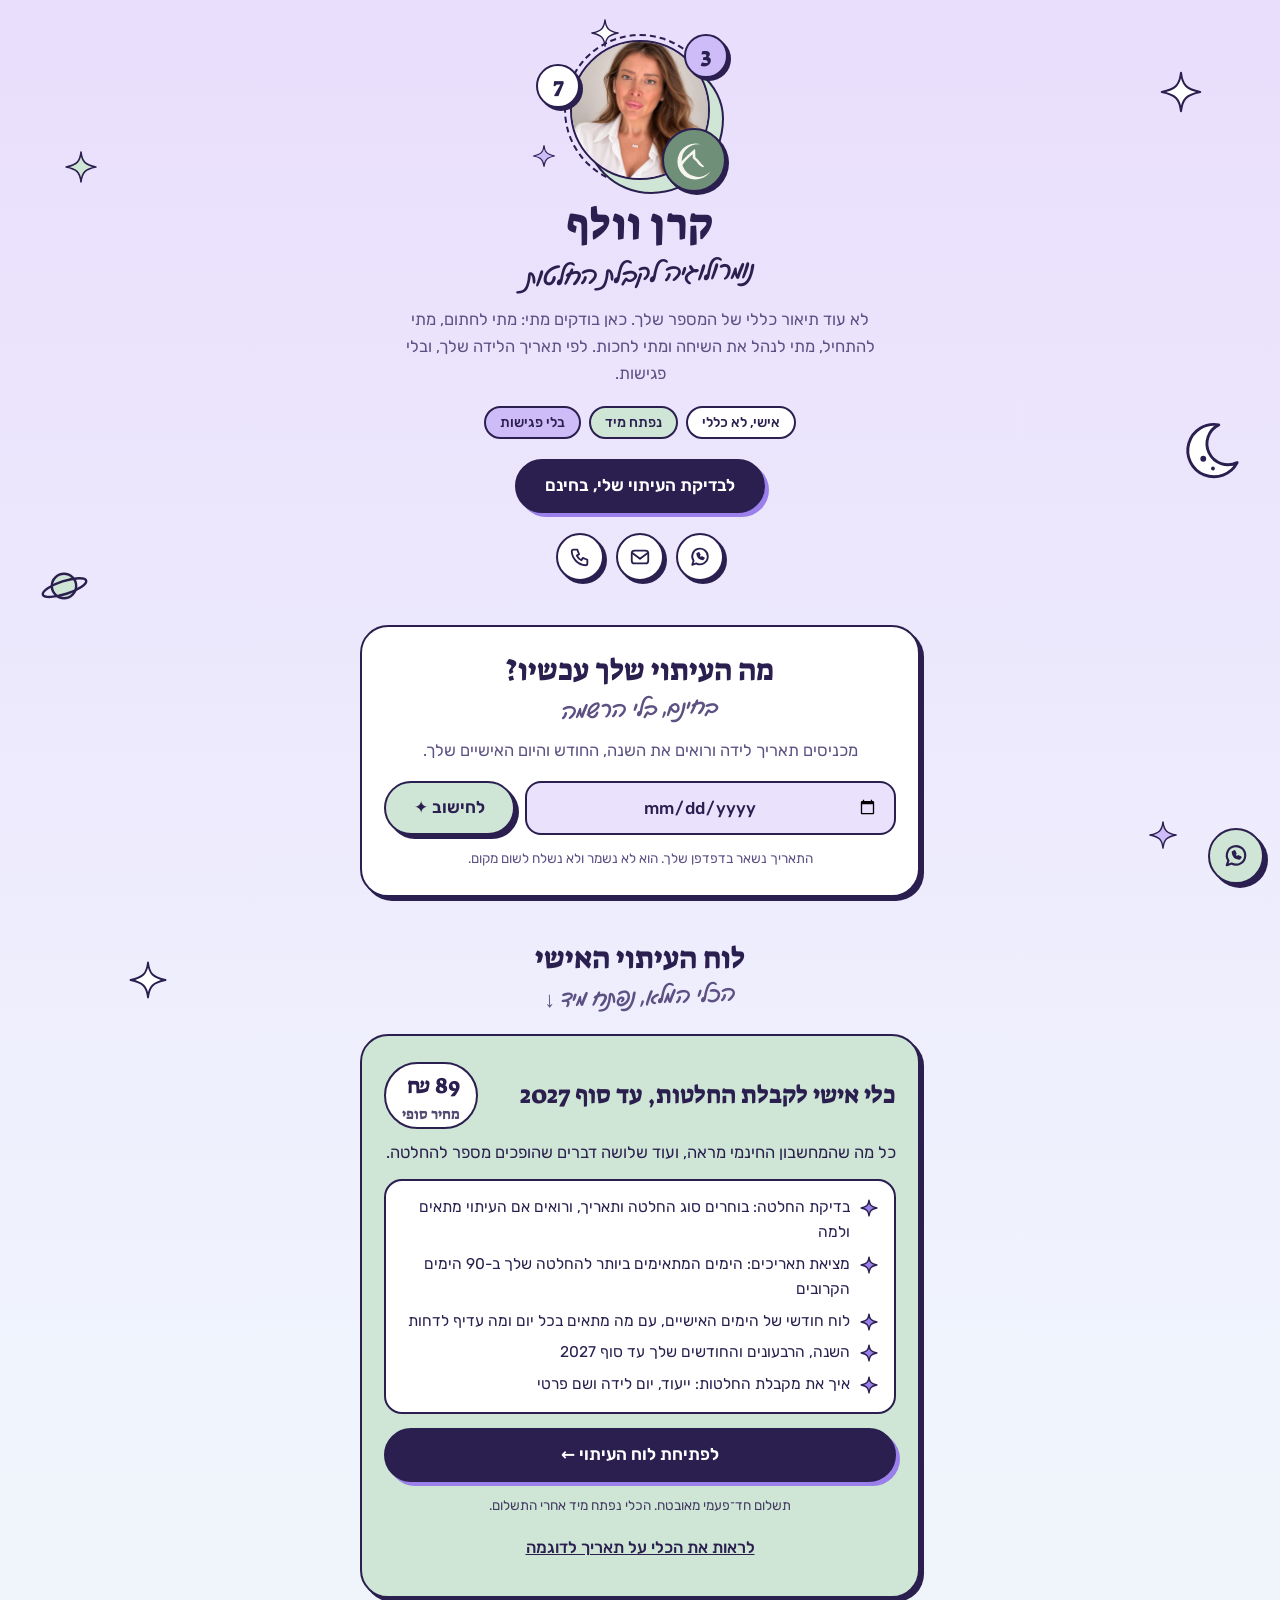
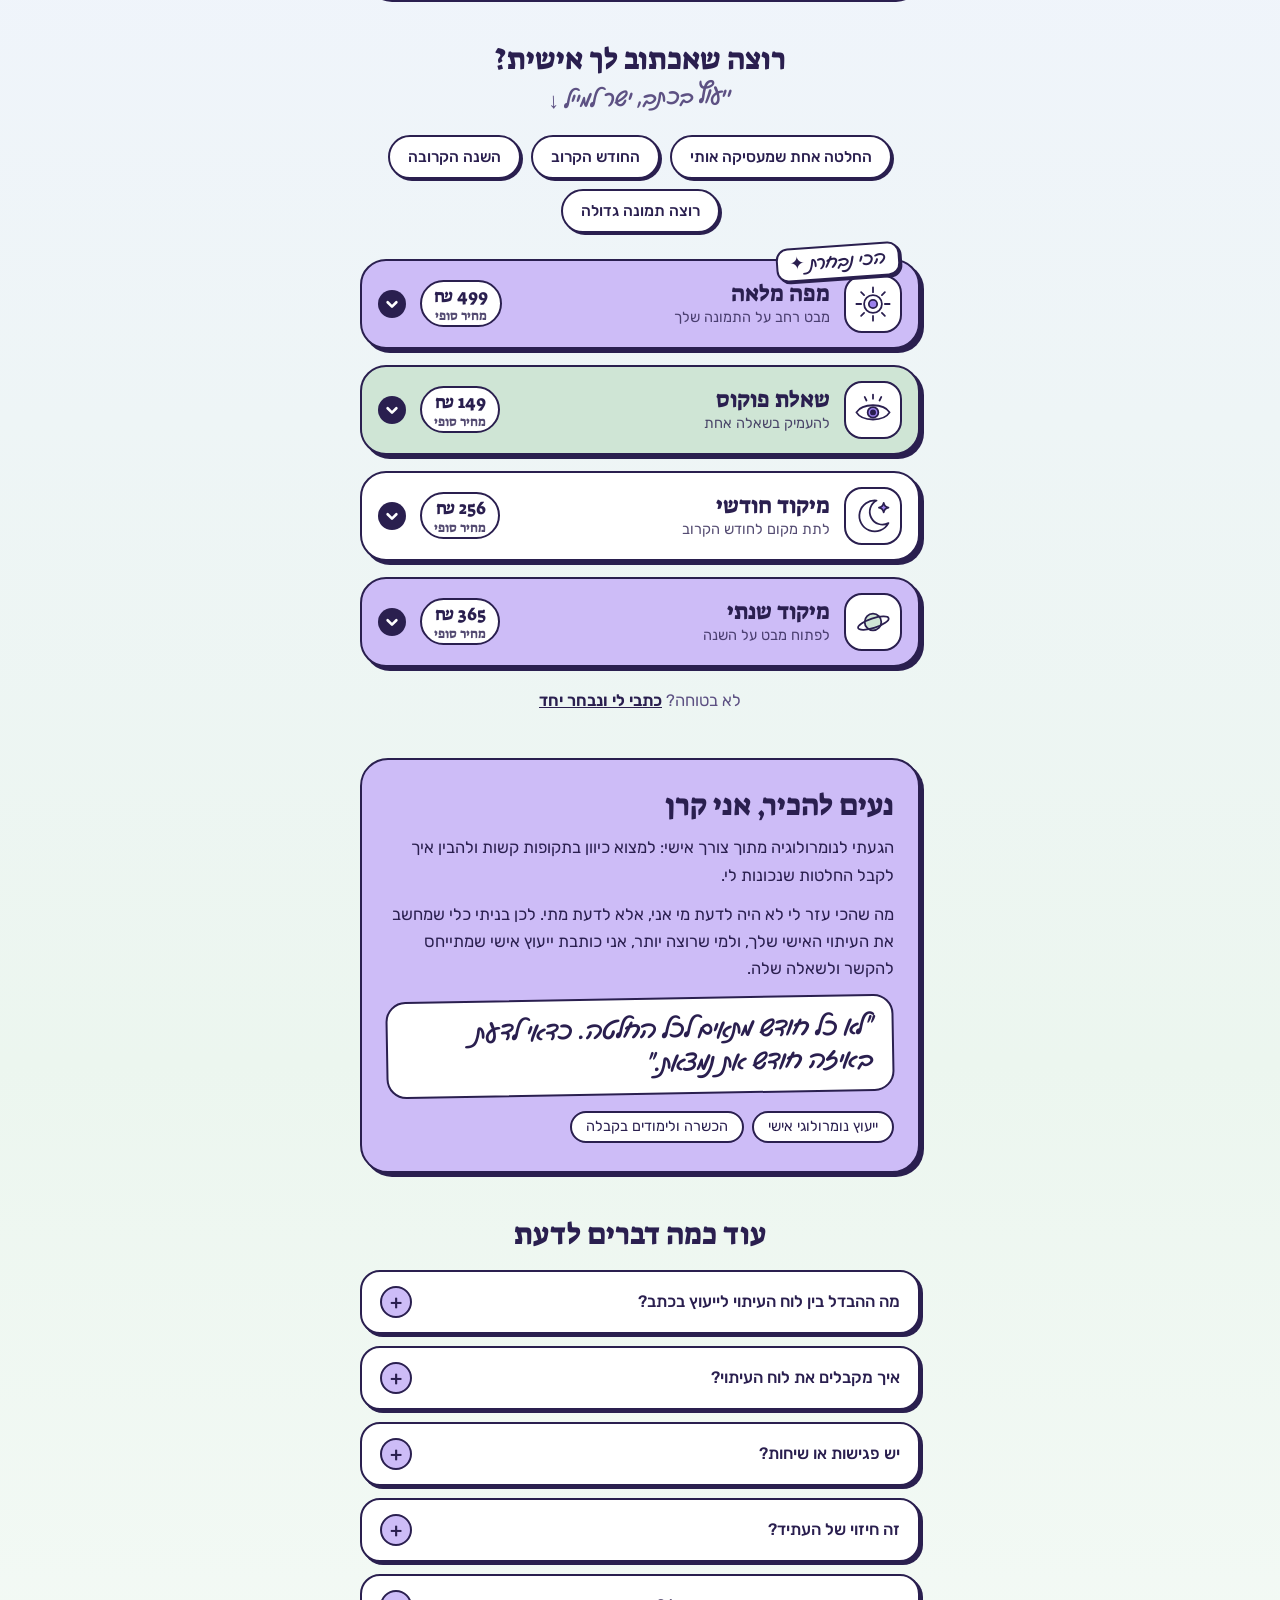
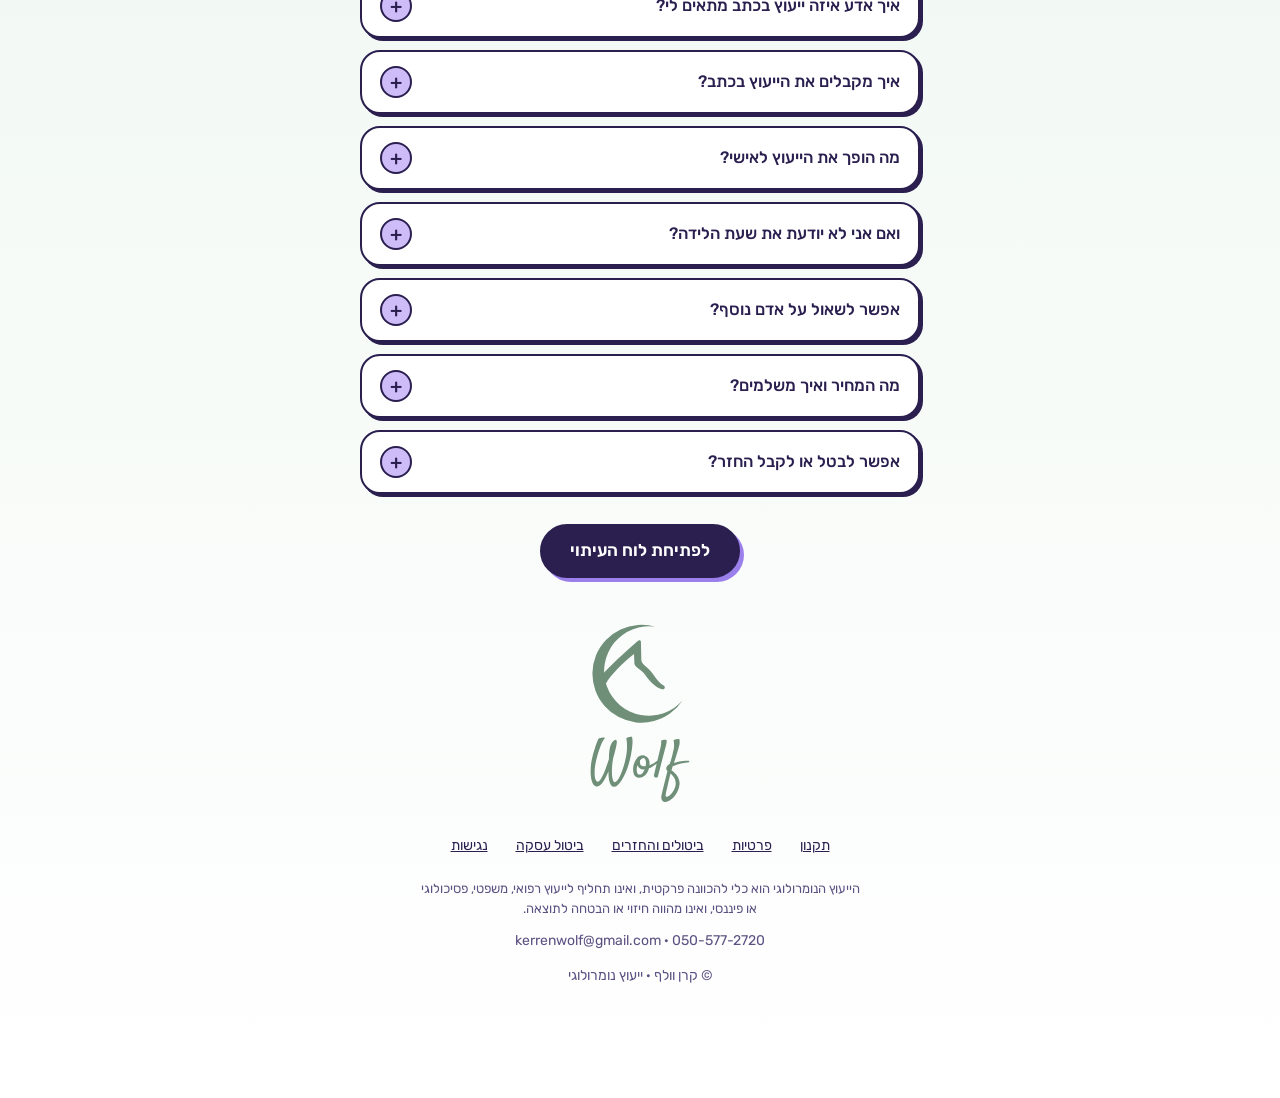
==== commit dcef5ce1: "Unify landing page and add the personal timing tool - index.html: one landing page with a free timin" ====
--- a/index.html
+++ b/index.html
@@ -3,8 +3,8 @@
 <head>
 <meta charset="utf-8">
 <meta name="viewport" content="width=device-width, initial-scale=1, viewport-fit=cover">
-<title>קרן וולף | נומרולוגיה אישית</title>
-<meta name="description" content="ייעוץ והכוונה פרקטיים דרך הנומרולוגיה, בכתב ישירות למייל: מפה מלאה, שאלת פוקוס, מיקוד חודשי ומיקוד שנתי. עם קרן וולף.">
+<title>קרן וולף | נומרולוגיה לקבלת החלטות</title>
+<meta name="description" content="מתי לחתום, מתי להתחיל ומתי לחכות: מחשבון עיתוי אישי בחינם, לוח העיתוי האישי וייעוץ נומרולוגי בכתב. בלי פגישות. עם קרן וולף.">
 <meta name="theme-color" content="#e9defc">
 <link rel="icon" href="data:image/svg+xml,%3Csvg xmlns='http://www.w3.org/2000/svg' viewBox='0 0 100 100'%3E%3Crect width='100' height='100' rx='22' fill='%236f8f79'/%3E%3Cg transform='translate(14 12) scale(.145)' fill='%23f7f5ef'%3E%3Cpath d='M345 44.6A262 262 0 1 0 488 437.2A239 239 0 1 1 345 44.6Z'/%3E%3C/g%3E%3C/svg%3E">
 <link rel="preconnect" href="https://fonts.googleapis.com">
@@ -66,7 +66,8 @@
 
 /* ---------- profile ---------- */
 .profile{text-align:center;padding-top:12px}
-.avatar-wrap{position:relative;width:184px;height:184px;margin:6px auto 22px}
+.avatar-wrap{position:relative;width:140px;height:140px;margin:6px auto 20px}
+.hero-cta{display:flex;justify-content:center;margin-top:20px}
 .avatar-wrap::before{content:"";position:absolute;inset:-6px;border-radius:50%;border:2.5px dashed var(--ink);animation:spin 40s linear infinite}
 .avatar-wrap::after{content:"";position:absolute;inset:14px -14px -14px 14px;border-radius:44% 56% 52% 48%/52% 46% 54% 48%;background:var(--mint);border:var(--stroke);z-index:0}
 @keyframes spin{to{transform:rotate(360deg)}}
@@ -168,6 +169,49 @@
 .bubble .spark{width:26px;height:26px}
 .result h3{font-size:26px}
 .result .note{font-size:14px;color:var(--ink-soft);margin:10px 0 16px}
+
+/* free calculator */
+.cerr{flex-basis:100%;margin:0;color:var(--danger);font-weight:600;font-size:14.5px}
+.cerr:empty{display:none}
+.taste .fine{font-size:13.5px;color:var(--ink-soft);margin-top:12px}
+.trio{display:grid;grid-template-columns:repeat(3,1fr);gap:10px}
+.trio div{border:2px solid var(--ink);border-radius:20px;padding:12px 6px 10px;background:var(--lilac-l);line-height:1.3}
+.trio div:nth-child(2){background:var(--mint-l)}
+.trio div:nth-child(3){background:var(--mint)}
+.trio small{display:block;font-size:13.5px;color:var(--ink-soft)}
+.trio b{display:block;font-family:var(--display);font-weight:400;font-size:46px;line-height:1.1}
+.trio span{display:block;font-weight:600;font-size:15.5px}
+.ytext{margin-top:14px;text-align:start}
+.ytext b{font-weight:600}
+.sub-h{font-size:22px;margin:26px 0 12px}
+.months{display:grid;grid-template-columns:repeat(4,1fr);gap:8px;margin:0;padding:0;list-style:none}
+.months li{background:#fff;border:2px solid var(--ink);border-radius:14px;padding:6px 4px;text-align:center;font-size:13.5px;line-height:1.3}
+.months li.now{background:var(--mint)}
+.months b{display:block;font-family:var(--display);font-weight:400;font-size:22px}
+.months small{display:block;font-size:12px;color:var(--ink-soft)}
+.try{margin-top:28px;padding-top:24px;border-top:2.5px dashed var(--ink)}
+.try h3{font-size:24px}
+.try .lead{margin:6px 0 16px}
+.try .chips{margin-bottom:16px}
+.verdict{border:var(--stroke);border-radius:22px;padding:16px 18px;text-align:start;background:#fff;box-shadow:3px 3px 0 var(--ink);margin-bottom:18px}
+.verdict.v2{background:var(--mint)}
+.verdict.v1{background:var(--lilac-l)}
+.verdict.v0{background:#fff}
+.verdict h4{font-size:23px;margin-bottom:4px}
+.verdict ul{list-style:none;margin:10px 0 0;padding:0;display:grid;gap:6px;font-size:15px}
+.verdict li{display:flex;justify-content:space-between;gap:10px;background:rgba(255,255,255,.8);border:2px solid var(--ink);border-radius:12px;padding:4px 12px}
+.verdict li em{font-style:normal;font-weight:600;white-space:nowrap}
+.try .more{margin:0 0 14px;font-weight:500}
+
+/* tool offer */
+.tool{background:var(--mint);border:var(--stroke);border-radius:28px;box-shadow:var(--pop);padding:26px 22px}
+.tool .tool-head{display:flex;align-items:center;justify-content:space-between;gap:12px;margin-bottom:10px}
+.tool .tool-head b{font-family:var(--display);font-weight:400;font-size:25px;line-height:1.15;display:block}
+.tool .tool-head small{font-size:14.5px;display:block;margin-top:2px}
+.tool .pr{font-size:22px;padding:4px 16px}
+.tool p{margin-bottom:12px}
+.tool .small{font-size:13.5px;color:var(--ink);opacity:.85;text-align:center;margin:12px 0 0}
+.tool .demo-link{display:block;text-align:center;margin-top:10px;font-weight:500;min-height:44px;line-height:44px}
 
 /* about */
 .about{background:var(--lilac);border:var(--stroke);border-radius:28px;box-shadow:var(--pop);padding:28px 24px;position:relative}
@@ -264,6 +308,8 @@
   .pr{font-size:16px;padding:1px 10px}
   .txt b{font-size:21px}
   .d3,.d4{display:none}
+  .months{grid-template-columns:repeat(3,1fr)}
+  .tool .tool-head b{font-size:22px}
 }
 @media (prefers-reduced-motion:reduce){*,*::before,*::after{animation:none!important;transition:none!important}}
 </style>
@@ -314,6 +360,7 @@
     <p class="hand" data-t="tagline"></p>
     <p class="bio" data-t="bio"></p>
     <ul class="tags" id="tags"></ul>
+    <div class="hero-cta"><a class="btn" href="#calc" data-t="heroCta"></a></div>
     <div class="socials">
       <a class="soc" id="waTop" href="#" aria-label="וואטסאפ" target="_blank" rel="noopener"><svg viewBox="0 0 24 24"><path d="M20.5 11.5a8.5 8.5 0 0 1-12.6 7.4L3.5 20.500l1.500-4.300A8.500 8.500 0 1 1 20.500 11.500Z"/><path d="M9 8.500c.3 3.300 2.700 5.700 6 6l1.200-1.300-2.200-1-1 .9c-1-.4-1.900-1.300-2.300-2.300l.9-1-1-2.200Z"/></svg></a>
       <a class="soc" id="mailTop" href="#" aria-label="שליחת מייל"><svg viewBox="0 0 24 24"><rect x="3" y="5" width="18" height="14" rx="3"/><path d="m4 8 8 6 8-6"/></svg></a>
@@ -321,32 +368,48 @@
     </div>
   </header>
 
-  <!-- ============ services ============ -->
+  <!-- ============ free calculator ============ -->
+  <section class="block" id="calc" aria-labelledby="calcH">
+    <div class="taste">
+      <div class="h"><h2 id="calcH" data-t="calcTitle"></h2><span class="hand" data-t="calcHint"></span></div>
+      <p class="lead" data-t="calcLead"></p>
+      <form class="dateRow" id="calcForm" novalidate>
+        <label for="cDate" class="sr">תאריך לידה</label>
+        <input id="cDate" type="date" required autocomplete="bday" aria-describedby="cErr">
+        <button class="btn mint" type="submit" data-t="calcButton"></button>
+        <p class="cerr" id="cErr" role="alert"></p>
+      </form>
+      <p class="fine" data-t="calcNote"></p>
+      <div class="result" id="cRes" aria-live="polite">
+        <div class="trio" id="cTrio"></div>
+        <p class="ytext" id="cYearText"></p>
+        <p class="ytext" id="cDayText"></p>
+        <h3 class="sub-h" data-t="monthsTitle"></h3>
+        <ul class="months" id="cMonths"></ul>
+        <div class="try">
+          <h3 data-t="tryTitle"></h3>
+          <p class="lead" data-t="tryLead"></p>
+          <div class="chips" id="tryChips" role="group" aria-label="סוג ההחלטה"></div>
+          <div class="verdict" id="tryOut" hidden></div>
+          <p class="more" data-t="tryMore"></p>
+          <a class="btn" href="#luach" data-t="toolCta"></a>
+        </div>
+      </div>
+    </div>
+  </section>
+
+  <!-- ============ the paid tool ============ -->
+  <section class="block" id="luach" aria-labelledby="toolH">
+    <div class="h"><h2 id="toolH" data-t="toolTitle"></h2><span class="hand" data-t="toolHint"></span></div>
+    <div class="tool" id="toolCard"></div>
+  </section>
+
+  <!-- ============ personal written services ============ -->
   <section class="block" id="services" aria-labelledby="svcH">
     <div class="h"><h2 id="svcH" data-t="servicesTitle"></h2><span class="hand" data-t="servicesHint"></span></div>
     <div class="chips" id="quiz" role="group" aria-label="מה מעסיק אותך?"></div>
     <div class="svcs" id="svcList"></div>
     <p class="unsure"><span data-t="unsureText"></span> <a id="waHelp" href="#" target="_blank" rel="noopener" data-t="unsureLink"></a></p>
-  </section>
-
-  <!-- ============ number teaser ============ -->
-  <section class="block" id="taste" aria-labelledby="tasteH">
-    <div class="taste">
-      <div class="h"><h2 id="tasteH" data-t="tasteTitle"></h2><span class="hand" data-t="tasteHint"></span></div>
-      <p class="lead" data-t="tasteLead"></p>
-      <form class="dateRow" id="numForm">
-        <label for="nDate" class="sr">תאריך לידה</label>
-        <input id="nDate" type="date" required max="" aria-describedby="nRes">
-        <button class="btn mint" type="submit" data-t="tasteButton"></button>
-      </form>
-      <div class="result" id="nRes" aria-live="polite">
-        <div class="bubble" id="nBubble"></div>
-        <h3 id="nTitle"></h3>
-        <p id="nText" style="margin-top:6px"></p>
-        <p class="note" data-t="tasteNote"></p>
-        <a class="btn" href="#services" id="nCta" data-t="tasteCta"></a>
-      </div>
-    </div>
   </section>
 
   <!-- ============ about ============ -->
@@ -370,7 +433,7 @@
   <section class="block" id="faq" aria-labelledby="faqH">
     <div class="h"><h2 id="faqH" data-t="faqTitle"></h2></div>
     <div class="faq" id="faqList"></div>
-    <div class="mini-cta"><a class="btn" href="#services" data-t="faqCta"></a></div>
+    <div class="mini-cta"><a class="btn" href="#luach" data-t="toolCta"></a></div>
   </section>
 
   <footer>
@@ -421,6 +484,7 @@
   <input name="fullName"><input name="email"><input name="phone"><input name="birthDate"><input name="birthName"><input name="birthTime"><input name="noTime">
   <input name="question"><input name="note"><input name="month"><input name="year"><input name="terms">
 </form><script src="settings.js"></script>
+<script src="engine.js"></script>
 <script>
 /* =====================================================================
    helpers
@@ -495,28 +559,69 @@
 $("#quiz").innerHTML = QUIZ.map(([t,id])=>`<button type="button" class="chip" data-q="${id}" aria-pressed="false">${esc(t)}</button>`).join("");
 $("#quiz").addEventListener("click",e=>{
   const c=e.target.closest("[data-q]"); if(!c) return;
-  $$(".chip").forEach(x=>x.setAttribute("aria-pressed",x===c));
+  $$("#quiz .chip").forEach(x=>x.setAttribute("aria-pressed",x===c));
   const el=$(`.svc[data-id="${c.dataset.q}"]`);
   toggle(c.dataset.q,true);
   el.scrollIntoView({behavior:"smooth",block:"center"});
   el.classList.remove("glow"); void el.offsetWidth; el.classList.add("glow");
 });
 
-/* ---------- number teaser ---------- */
-const dsum = n => String(n).split("").reduce((a,d)=>a+ +d,0);
-const red  = n => { while(n>9 && ![11,22,33].includes(n)) n=dsum(n); return n; };
-$("#nDate").max = new Date().toISOString().slice(0,10);
-$("#numForm").addEventListener("submit",e=>{
+/* ---------- המחשבון החינמי: שנה, חודש ויום אישיים + בדיקת החלטה להיום ---------- */
+const MONTH_NAMES = ["ינואר","פברואר","מרץ","אפריל","מאי","יוני","יולי","אוגוסט","ספטמבר","אוקטובר","נובמבר","דצמבר"];
+const today = Engine.fromDate(new Date());
+let calcBirth = null;
+$("#cDate").max = Engine.iso(today);
+$("#tryChips").innerHTML = Engine.DECISIONS.map(d=>`<button type="button" class="chip" data-d="${d.id}" aria-pressed="false">${esc(d.name)}</button>`).join("");
+
+$("#calcForm").addEventListener("submit",e=>{
   e.preventDefault();
-  const v=$("#nDate").value; if(!v) return;
-  const [y,m,d]=v.split("-").map(Number);
-  const n=red(red(d)+red(m)+red(y));
-  const [t,txt]=NUM[n];
-  $("#nBubble").innerHTML=`${n}<svg class="spark" style="top:-8px;inset-inline-end:-8px" aria-hidden="true"><use href="#sparkle"/></svg><svg class="spark" style="bottom:2px;inset-inline-start:-14px;color:var(--lilac);animation-delay:-1s" aria-hidden="true"><use href="#sparkle"/></svg>`;
-  $("#nTitle").textContent=`מספר ${n} · ${t}`;
-  $("#nText").textContent=txt;
-  const r=$("#nRes"); r.classList.remove("show"); void r.offsetWidth; r.classList.add("show");
-  r.scrollIntoView({behavior:"smooth",block:"nearest"});
+  const birth = Engine.parseDate($("#cDate").value);
+  const bad = !birth || Engine.toDate(birth) > Engine.toDate(today);
+  $("#cErr").textContent = bad ? "צריך תאריך לידה מלא ותקין: יום, חודש ושנה." : "";
+  if(bad){ $("#cRes").classList.remove("show"); $("#cDate").focus(); return; }
+  calcBirth = birth;
+  const c = Engine.cycles(birth,today), C = Engine.CYCLE;
+  $("#cTrio").innerHTML = [["השנה האישית",c.year],["החודש האישי",c.month],["היום האישי",c.day]]
+    .map(([l,n])=>`<div><small>${l}</small><b>${n}</b><span>${esc(C[n].word)}</span></div>`).join("");
+  $("#cYearText").innerHTML = `<b>שנה אישית ${c.year}, ${esc(C[c.year].word)}.</b> ${esc(C[c.year].year)}`;
+  $("#cDayText").innerHTML = `<b>היום, יום אישי ${c.day}, מתאים ל:</b> ${esc(C[c.day].good)}.`;
+  $("#cMonths").innerHTML = Array.from({length:12},(_,i)=>{
+    const dt = Engine.addMonths({y:today.y,m:today.m,d:1},i);
+    const mm = Engine.yearMonths(birth,dt.y)[dt.m-1];
+    const shift = mm.shiftDay ? `<small>מ-${mm.shiftDay} בחודש: ${mm.numAfter}</small>` : "";
+    return `<li${i===0?' class="now"':""}>${MONTH_NAMES[dt.m-1]} ${String(dt.y).slice(2)}<b>${mm.num}</b>${esc(C[mm.num].word)}${shift}</li>`;
+  }).join("");
+  $$("#tryChips .chip").forEach(x=>x.setAttribute("aria-pressed","false"));
+  $("#tryOut").hidden = true;
+  const r=$("#cRes"); r.classList.remove("show"); void r.offsetWidth; r.classList.add("show");
+  r.scrollIntoView({behavior:"smooth",block:"start"});
+  track("ViewContent",{content_name:"מחשבון העיתוי"});
+});
+
+$("#tryChips").addEventListener("click",e=>{
+  const c=e.target.closest("[data-d]"); if(!c||!calcBirth) return;
+  $$("#tryChips .chip").forEach(x=>x.setAttribute("aria-pressed",x===c));
+  const dec = Engine.DECISIONS.find(d=>d.id===c.dataset.d);
+  const r = Engine.checkDate(calcBirth,dec.id,today), V = Engine.VERDICTS[r.verdict];
+  const names = {day:"היום האישי",month:"החודש האישי",year:"השנה האישית"};
+  const out=$("#tryOut");
+  out.className = "verdict v"+r.verdict;
+  out.innerHTML = `<h4>${esc(dec.name)} היום: ${esc(V.label)}</h4><p>${esc(r.text)}</p>
+    <ul>${r.parts.map(p=>`<li><span>${names[p.layer]} ${p.num}, ${esc(Engine.CYCLE[p.num].word)}</span><em>${esc(Engine.FIT_LABELS[p.fit])}</em></li>`).join("")}</ul>`;
+  out.hidden = false;
+});
+
+/* ---------- כרטיס לוח העיתוי ---------- */
+$("#toolCard").innerHTML = `
+  <div class="tool-head"><span><b>${esc(TOOL.sub)}</b></span><span class="pr">${fmt(TOOL.price)}<small>מחיר סופי</small></span></div>
+  <p>${esc(TOOL.desc)}</p>
+  <ul class="incl">${TOOL.includes.map(i=>`<li>${esc(i)}</li>`).join("")}</ul>
+  <button class="btn block-btn" type="button" id="toolBuy">${esc(TEXT.toolCta)} ←</button>
+  <p class="small">${esc(TEXT.toolSmall)}</p>
+  <a class="demo-link" href="${esc(TOOL.page)}">לראות את הכלי על תאריך לדוגמה</a>`;
+$("#toolBuy").addEventListener("click",()=>{
+  track("InitiateCheckout",{content_name:TOOL.name,value:TOOL.price,currency:"ILS"});
+  location.href = TOOL.payUrl ? TOOL.payUrl : wa(`היי קרן, אשמח לקבל גישה ל${TOOL.name}.`);
 });
 
 /* ---------- faq / testimonials ---------- */
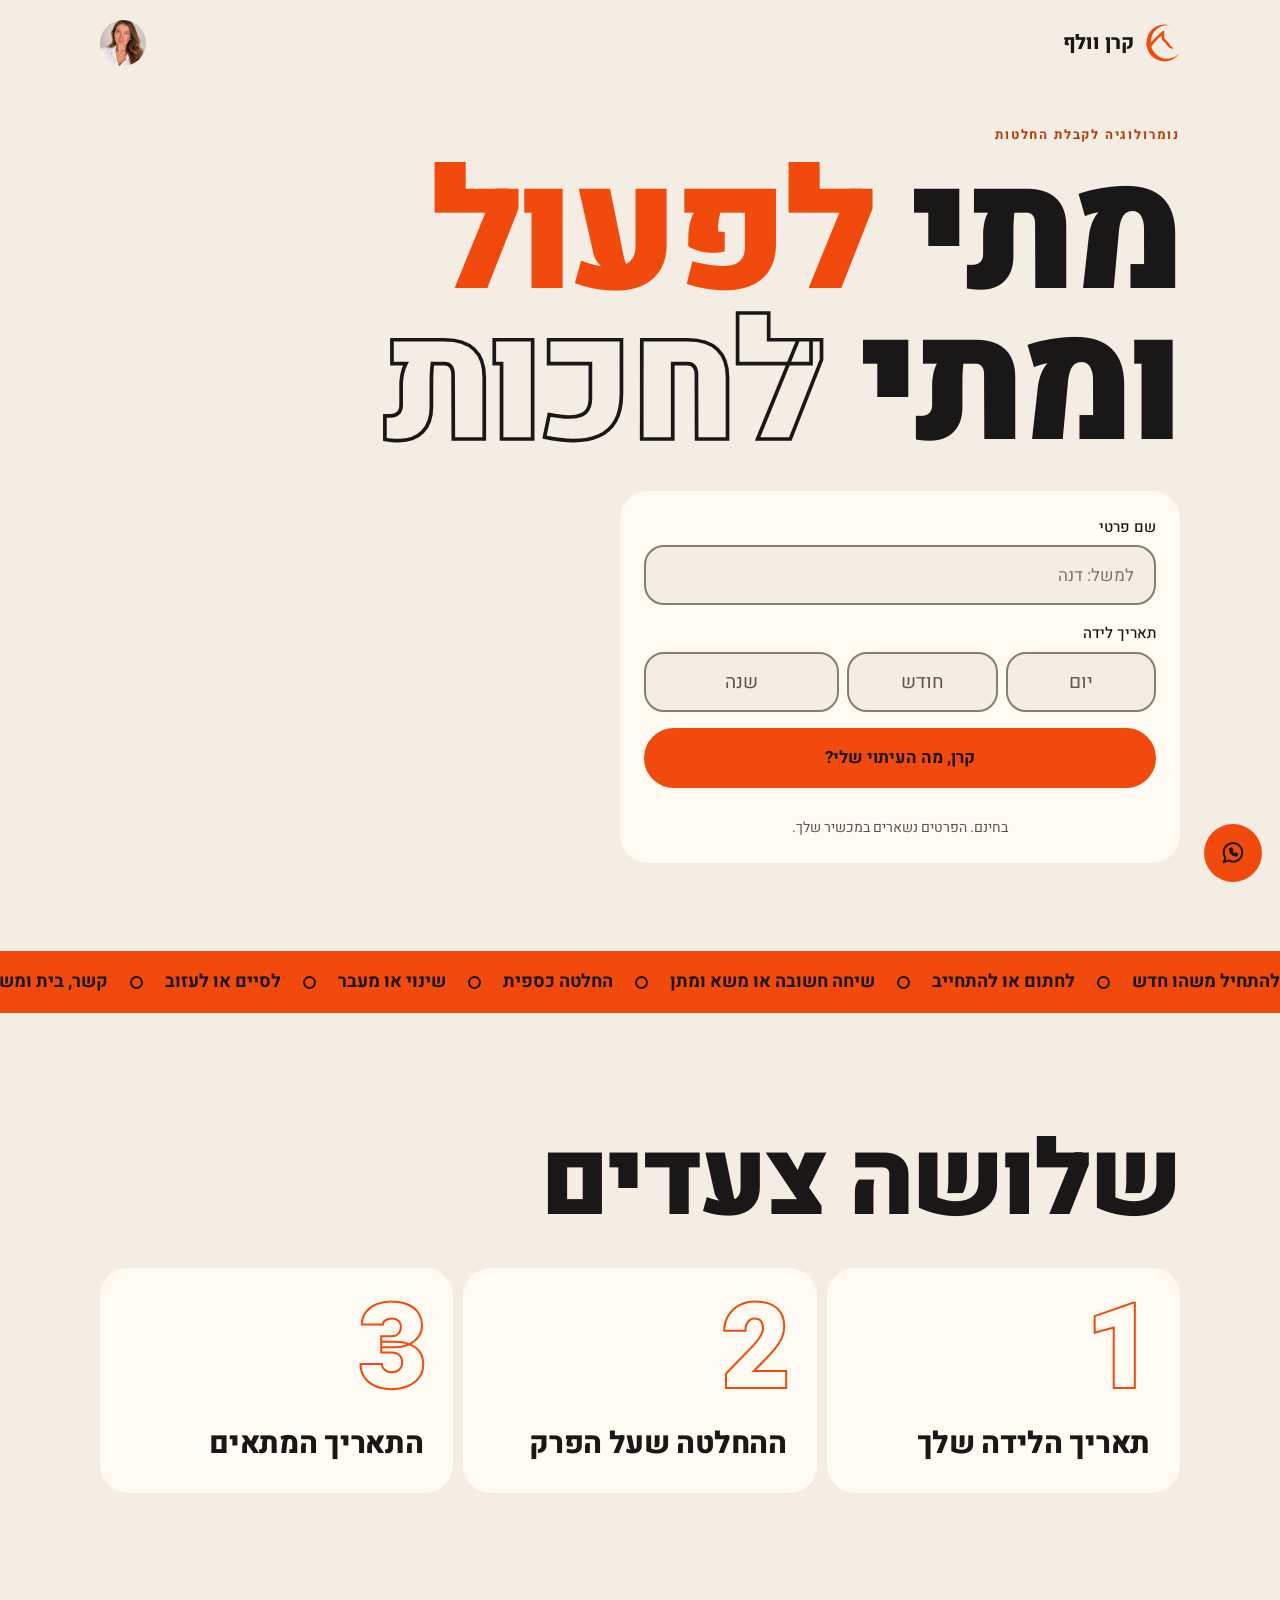
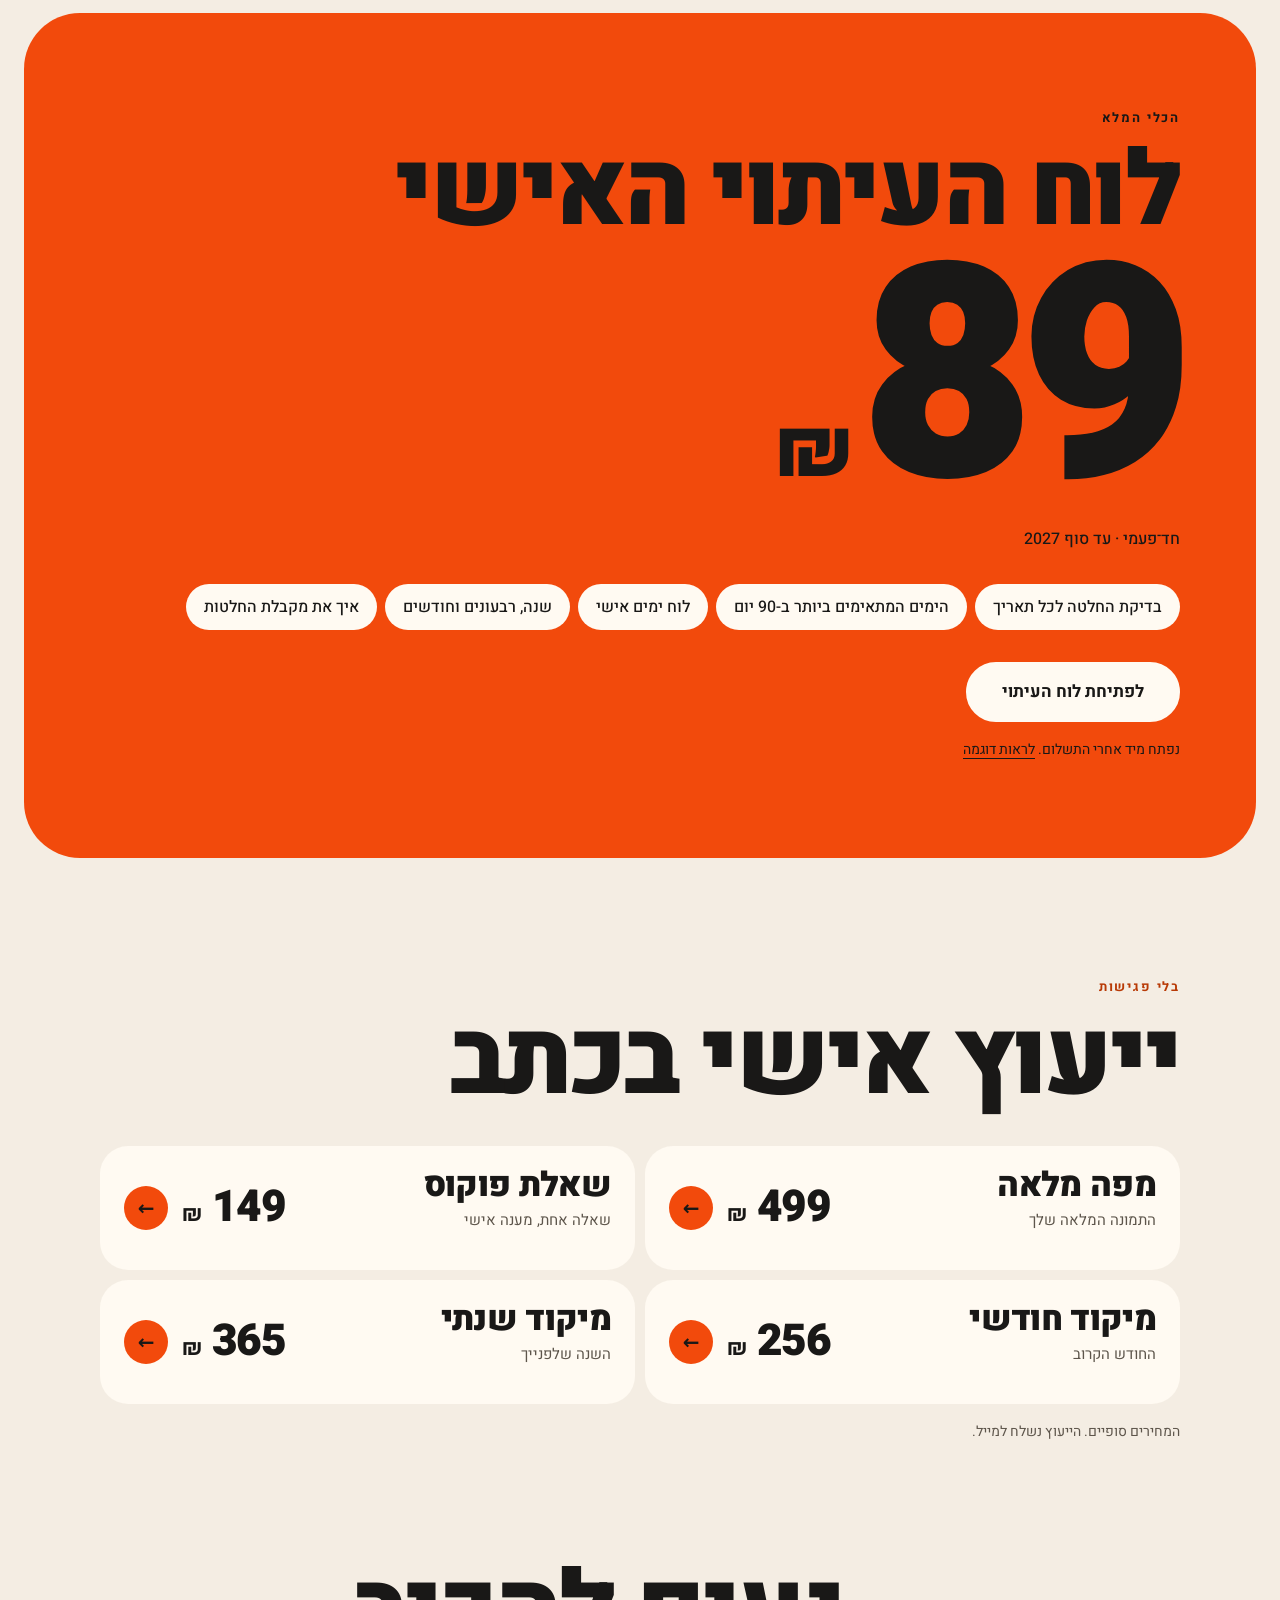
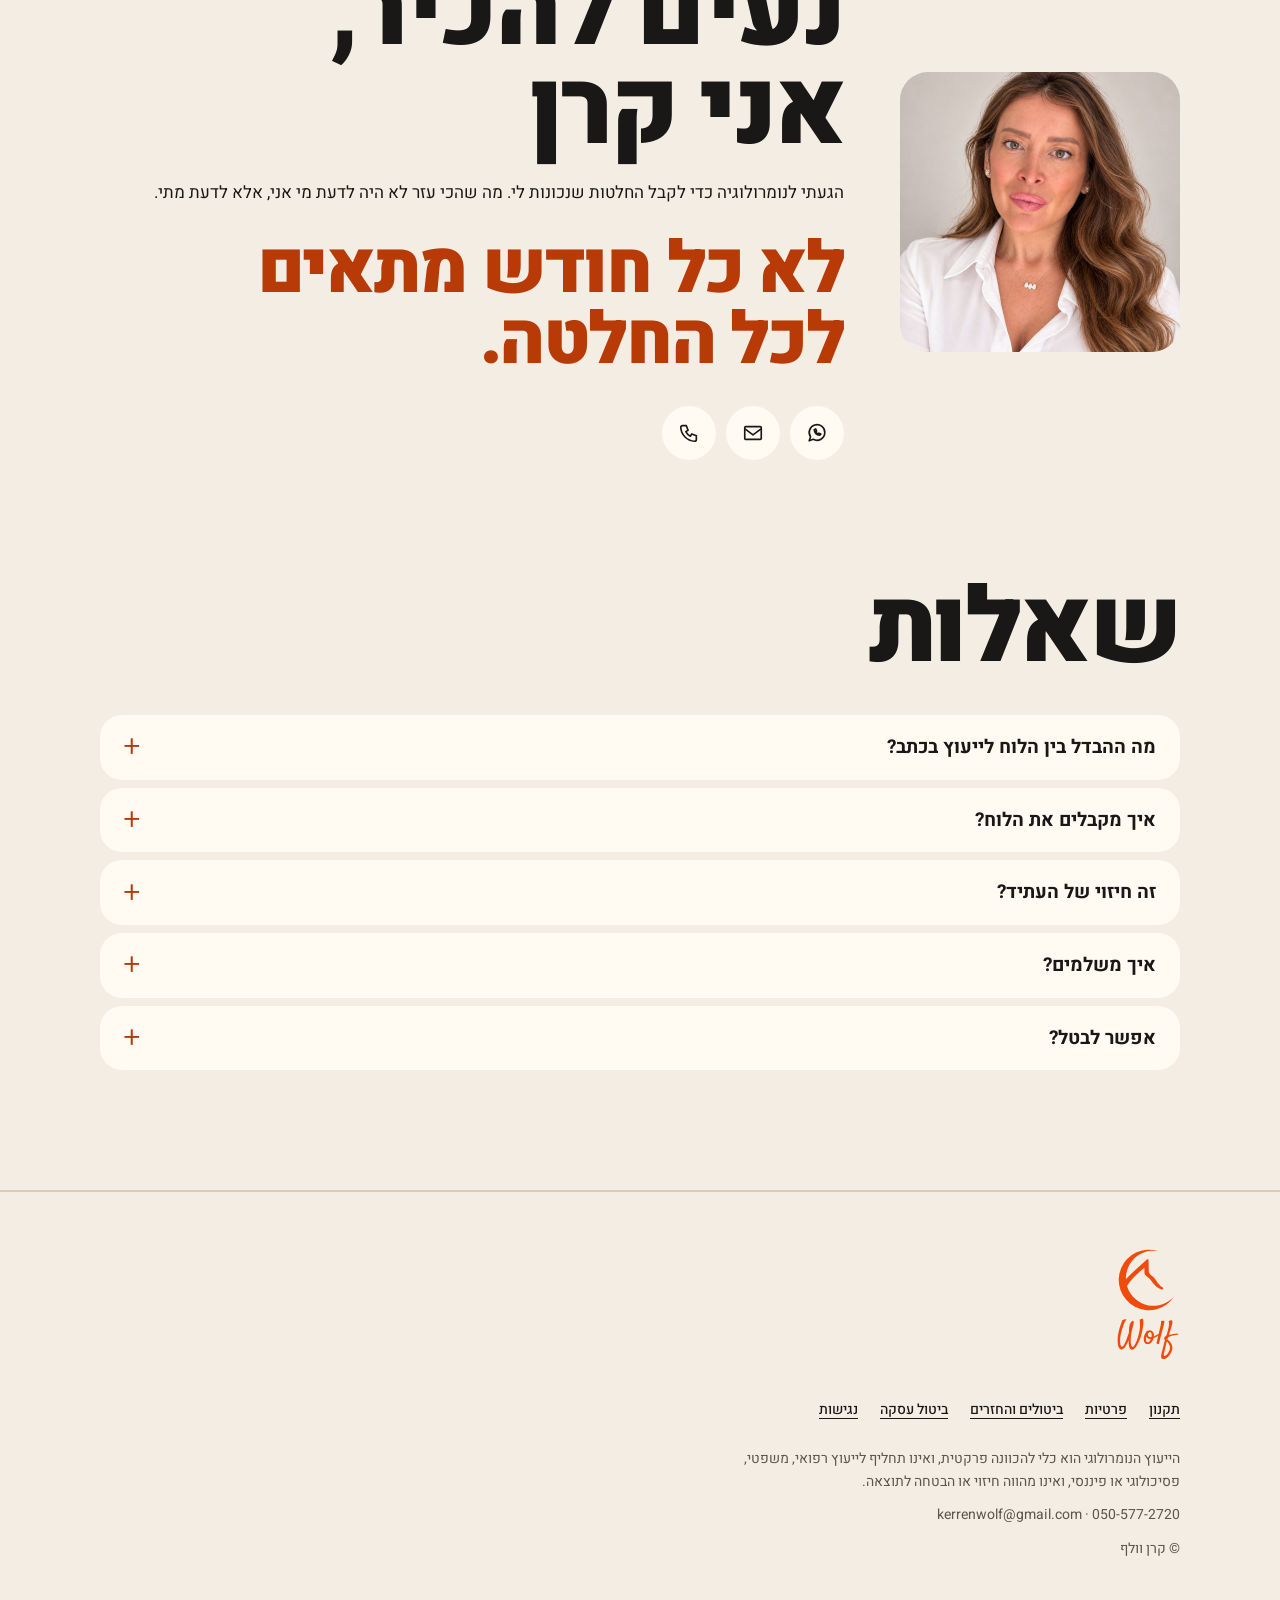
==== commit 50f8c7bd: "Redesign the site: beige and orange, bold sans, calculator card with triangle - site.css: one shared" ====
--- a/index.html
+++ b/index.html
@@ -5,475 +5,152 @@
 <meta name="viewport" content="width=device-width, initial-scale=1, viewport-fit=cover">
 <title>קרן וולף | נומרולוגיה לקבלת החלטות</title>
 <meta name="description" content="מתי לחתום, מתי להתחיל ומתי לחכות: מחשבון עיתוי אישי בחינם, לוח העיתוי האישי וייעוץ נומרולוגי בכתב. בלי פגישות. עם קרן וולף.">
-<meta name="theme-color" content="#e9defc">
-<link rel="icon" href="data:image/svg+xml,%3Csvg xmlns='http://www.w3.org/2000/svg' viewBox='0 0 100 100'%3E%3Crect width='100' height='100' rx='22' fill='%236f8f79'/%3E%3Cg transform='translate(14 12) scale(.145)' fill='%23f7f5ef'%3E%3Cpath d='M345 44.6A262 262 0 1 0 488 437.2A239 239 0 1 1 345 44.6Z'/%3E%3C/g%3E%3C/svg%3E">
+<meta name="theme-color" content="#f4ede3">
+<link rel="icon" href="data:image/svg+xml,%3Csvg xmlns='http://www.w3.org/2000/svg' viewBox='0 0 100 100'%3E%3Crect width='100' height='100' rx='24' fill='%23f24a0c'/%3E%3Cg transform='translate(14 12) scale(.145)' fill='%23fffaf2'%3E%3Cpath d='M345 44.6A262 262 0 1 0 488 437.2A239 239 0 1 1 345 44.6Z'/%3E%3C/g%3E%3C/svg%3E">
 <link rel="preconnect" href="https://fonts.googleapis.com">
 <link rel="preconnect" href="https://fonts.gstatic.com" crossorigin>
-<link href="https://fonts.googleapis.com/css2?family=Suez+One&family=Gveret+Levin&family=Rubik:wght@400;500;600;700&display=swap" rel="stylesheet">
-<style>
-:root{
-  --ink:#2a1f4f;
-  --ink-soft:#5d5183;
-  --lilac:#cdbcf7;
-  --lilac-l:#eae1fd;
-  --lilac-d:#9b80ec;
-  --mint:#cfe5d5;
-  --mint-l:#ecf6ef;
-  --mint-d:#8fb59d;
-  --sage:#6f8f79;
-  --cream:#f7f5ef;
-  --white:#fff;
-  --bg-top:#e9defc;
-  --bg-mid:#f0f4fd;
-  --danger:#c0392b;
-  --display:"Suez One","Rubik",serif;
-  --hand:"Gveret Levin","Rubik",cursive;
-  --body:"Rubik",system-ui,Arial,sans-serif;
-  --stroke:2.5px solid var(--ink);
-  --pop:4px 4px 0 var(--ink);
-}
-*{box-sizing:border-box;-webkit-tap-highlight-color:transparent}
-html{scroll-padding-top:20px}
-body{margin:0;font-family:var(--body);font-size:16.5px;line-height:1.65;color:var(--ink);background:linear-gradient(180deg,var(--bg-top) 0%,var(--bg-mid) 32%,var(--mint-l) 62%,#fff 100%);min-height:100vh;overflow-x:hidden}
-img{max-width:100%;display:block}
-a{color:inherit}
-h1,h2,h3,h4{font-family:var(--display);font-weight:400;margin:0;line-height:1.15}
-p{margin:0}
-button{font-family:inherit}
-:focus-visible{outline:3px solid var(--ink);outline-offset:3px;border-radius:10px}
-[hidden]{display:none!important}
-.sr{position:absolute;width:1px;height:1px;overflow:hidden;clip:rect(0 0 0 0);white-space:nowrap}
-.skip{position:absolute;top:-70px;inset-inline-start:12px;background:var(--ink);color:#fff;padding:10px 16px;border-radius:12px;z-index:200}
-.skip:focus{top:12px}
-
-/* ---------- decorative background ---------- */
-.bg{position:absolute;inset:0 0 auto 0;height:1100px;overflow:hidden;pointer-events:none;z-index:0}
-.deco{position:absolute;width:44px;height:44px;animation:float 6s ease-in-out infinite}
-.deco svg{width:100%;height:100%;display:block;overflow:visible}
-.d1{top:70px;inset-inline-start:6%;color:#fff}
-.d2{top:150px;inset-inline-end:5%;width:34px;height:34px;color:var(--mint);animation-delay:-2s}
-.d3{top:420px;inset-inline-start:3%;width:62px;height:62px;animation-delay:-1s}
-.d4{top:560px;inset-inline-end:3%;width:52px;height:52px;animation-delay:-3s}
-.d5{top:820px;inset-inline-start:8%;width:30px;height:30px;color:var(--lilac);animation-delay:-4s}
-.d6{top:960px;inset-inline-end:10%;width:40px;height:40px;color:#fff;animation-delay:-2.5s}
-@keyframes float{0%,100%{transform:translateY(0) rotate(0)}50%{transform:translateY(-12px) rotate(6deg)}}
-@keyframes twinkle{0%,100%{transform:scale(1) rotate(0);opacity:1}50%{transform:scale(.72) rotate(20deg);opacity:.75}}
-@keyframes wob{0%,100%{transform:rotate(-3deg)}50%{transform:rotate(3deg)}}
-
-.page{position:relative;z-index:1;width:min(560px,100% - 32px);margin:0 auto;padding:22px 0 110px}
-
-.demo{position:relative;z-index:2;width:max-content;max-width:calc(100% - 24px);margin:10px auto 0;background:#fff3c4;border:2px solid var(--ink);border-radius:999px;font-size:13px;padding:3px 14px;text-align:center}
-
-/* ---------- profile ---------- */
-.profile{text-align:center;padding-top:12px}
-.avatar-wrap{position:relative;width:140px;height:140px;margin:6px auto 20px}
-.hero-cta{display:flex;justify-content:center;margin-top:20px}
-.avatar-wrap::before{content:"";position:absolute;inset:-6px;border-radius:50%;border:2.5px dashed var(--ink);animation:spin 40s linear infinite}
-.avatar-wrap::after{content:"";position:absolute;inset:14px -14px -14px 14px;border-radius:44% 56% 52% 48%/52% 46% 54% 48%;background:var(--mint);border:var(--stroke);z-index:0}
-@keyframes spin{to{transform:rotate(360deg)}}
-.avatar{position:relative;z-index:1;width:100%;height:100%;object-fit:cover;object-position:50% 16%;border-radius:50%;border:var(--stroke);background:var(--lilac)}
-.num{position:absolute;z-index:2;width:44px;height:44px;border-radius:50%;background:#fff;border:var(--stroke);display:grid;place-items:center;font-family:var(--display);font-size:22px;box-shadow:3px 3px 0 var(--ink);animation:float 5s ease-in-out infinite}
-.num.a{top:-6px;inset-inline-start:-18px;background:var(--lilac)}
-.num.b{top:24px;inset-inline-end:-34px;animation-delay:-2s}
-.num.c{bottom:-6px;inset-inline-start:-6px;background:var(--mint);animation-delay:-3s}
-.num.logo-badge{width:64px;height:64px;padding:13px;background:var(--sage);color:var(--cream);bottom:-12px;inset-inline-start:-16px}
-.num.logo-badge img{width:100%;height:100%;object-fit:contain;display:block}
-.num.logo-badge svg{width:100%;height:100%;display:block}
-.flogo{display:block;width:104px;height:auto;margin:0 auto 18px}
-.unsure{text-align:center;margin-top:20px;color:var(--ink-soft)}
-.unsure a{font-weight:600;color:var(--ink)}
-.spark{position:absolute;z-index:2;width:30px;height:30px;color:#fff;animation:twinkle 3s ease-in-out infinite}
-.spark.a{top:-22px;inset-inline-end:20px}
-.spark.b{bottom:12px;inset-inline-end:-38px;width:24px;height:24px;color:var(--lilac);animation-delay:-1.4s}
-.profile h1{font-size:44px;letter-spacing:.01em}
-.hand{font-family:var(--hand);font-size:25px;color:var(--ink);margin-top:2px;display:inline-block;transform:rotate(-2deg)}
-.bio{color:var(--ink-soft);max-width:29em;margin:12px auto 0}
-.tags{display:flex;flex-wrap:wrap;justify-content:center;gap:8px;margin:18px 0 0;padding:0;list-style:none}
-.tags li{background:#fff;border:2px solid var(--ink);border-radius:999px;padding:3px 14px;font-size:14px;font-weight:500}
-.tags li:nth-child(2){background:var(--mint)}
-.tags li:nth-child(3){background:var(--lilac)}
-.socials{display:flex;justify-content:center;gap:12px;margin-top:20px}
-.soc{width:48px;height:48px;border-radius:50%;background:#fff;border:var(--stroke);box-shadow:3px 3px 0 var(--ink);display:grid;place-items:center;text-decoration:none;transition:transform .12s,box-shadow .12s}
-.soc:hover{transform:translate(-1px,-1px) rotate(-6deg);box-shadow:5px 5px 0 var(--ink)}
-.soc:active{transform:translate(3px,3px);box-shadow:0 0 0 var(--ink)}
-.soc svg{width:22px;height:22px;fill:none;stroke:var(--ink);stroke-width:2;stroke-linecap:round;stroke-linejoin:round}
-
-/* ---------- sections ---------- */
-.block{margin-top:44px}
-.h{display:flex;flex-direction:column;align-items:center;text-align:center;margin-bottom:18px}
-.h h2{font-size:30px}
-.h .hand{font-size:22px;color:var(--ink-soft);margin-top:4px}
-
-/* quiz chips */
-.chips{display:flex;flex-wrap:wrap;gap:10px;justify-content:center;margin-bottom:26px}
-.chip{border:2px solid var(--ink);background:#fff;border-radius:999px;padding:9px 18px;font-size:15.5px;font-weight:500;color:var(--ink);cursor:pointer;min-height:44px;transition:transform .12s,background .15s,box-shadow .12s;box-shadow:2px 2px 0 var(--ink)}
-.chip:hover{transform:translate(-1px,-1px) rotate(-1.5deg);box-shadow:4px 4px 0 var(--ink);background:var(--mint-l)}
-.chip:active{transform:translate(2px,2px);box-shadow:0 0 0}
-.chip[aria-pressed=true]{background:var(--lilac)}
-
-/* service link-cards */
-.svcs{display:grid;gap:16px}
-.svc{position:relative;background:var(--c,#fff);border:var(--stroke);border-radius:26px;box-shadow:var(--pop);transition:transform .15s,box-shadow .15s}
-.svc:nth-child(3n+1){--c:var(--lilac)}
-.svc:nth-child(3n+2){--c:var(--mint)}
-.svc:nth-child(3n){--c:#fff}
-.svc.glow{animation:glow 1.6s ease}
-@keyframes glow{0%,100%{transform:none}20%{transform:scale(1.03) rotate(-1deg)}40%{transform:scale(1.03) rotate(1deg)}60%{transform:scale(1.02)}}
-.svc-btn{width:100%;display:flex;align-items:center;gap:14px;text-align:start;background:none;border:0;padding:14px 16px;cursor:pointer;color:inherit;min-height:84px;border-radius:24px}
-.svc:hover:not(.open){transform:translate(-2px,-2px);box-shadow:6px 6px 0 var(--ink)}
-.ico{flex:none;width:58px;height:58px;border-radius:18px;background:#fff;border:var(--stroke);display:grid;place-items:center;transition:transform .2s}
-.svc:hover .ico{transform:rotate(-8deg) scale(1.06)}
-.ico svg{width:38px;height:38px}
-.txt{flex:1;min-width:0}
-.txt b{font-family:var(--display);font-weight:400;font-size:23px;display:block;line-height:1.15}
-.txt small{font-size:14.5px;color:var(--ink);opacity:.8;display:block;line-height:1.35;margin-top:2px}
-.pr{flex:none;background:#fff;border:2px solid var(--ink);border-radius:999px;padding:2px 12px;font-family:var(--display);font-size:18px;white-space:nowrap}
-.chev{flex:none;width:28px;height:28px;border-radius:50%;background:var(--ink);color:#fff;display:grid;place-items:center;transition:transform .25s}
-.chev svg{width:14px;height:14px;fill:none;stroke:currentColor;stroke-width:3;stroke-linecap:round;stroke-linejoin:round}
-.svc.open .chev{transform:rotate(180deg)}
-.sticker{position:absolute;top:-16px;inset-inline-start:18px;background:#fff;border:2px solid var(--ink);border-radius:12px;padding:0 12px;font-family:var(--hand);font-size:18px;transform:rotate(-4deg);animation:wob 3.5s ease-in-out infinite;z-index:2;box-shadow:2px 2px 0 var(--ink)}
-.panel{display:grid;grid-template-rows:0fr;transition:grid-template-rows .3s ease}
-.svc.open .panel{grid-template-rows:1fr}
-.panel > div{overflow:hidden}
-.panel-in{padding:0 20px 20px}
-.panel-in p{margin-bottom:12px}
-.incl{list-style:none;margin:0 0 14px;padding:14px 16px;background:#fff;border:2px solid var(--ink);border-radius:18px;display:grid;gap:6px;font-size:15.5px}
-.incl li{display:flex;gap:10px;align-items:flex-start}
-.incl li::before{content:"";flex:none;width:18px;height:18px;margin-top:4px;background:url("data:image/svg+xml,%3Csvg xmlns='http://www.w3.org/2000/svg' viewBox='0 0 64 64'%3E%3Cpath d='M32 4c2 18 8 24 28 28-20 4-26 10-28 28-2-18-8-24-28-28C24 28 30 22 32 4Z' fill='%239b80ec' stroke='%232a1f4f' stroke-width='5' stroke-linejoin='round'/%3E%3C/svg%3E") center/contain no-repeat}
-.meta{display:flex;flex-wrap:wrap;gap:8px;margin-bottom:14px;font-size:14.5px}
-.meta span{background:rgba(255,255,255,.75);border:2px solid var(--ink);border-radius:999px;padding:0 12px}
-
-/* main buttons */
-.btn{display:inline-flex;align-items:center;justify-content:center;gap:10px;min-height:54px;padding:0 28px;border-radius:999px;border:var(--stroke);background:var(--ink);color:#fff;font:600 17px/1 var(--body);cursor:pointer;text-decoration:none;box-shadow:4px 4px 0 var(--lilac-d);transition:transform .12s,box-shadow .12s}
-.btn:hover{transform:translate(-2px,-2px);box-shadow:6px 6px 0 var(--lilac-d)}
-.btn:active{transform:translate(3px,3px);box-shadow:0 0 0 var(--lilac-d)}
-.btn.mint{background:var(--mint);color:var(--ink);box-shadow:var(--pop)}
-.btn.mint:hover{box-shadow:6px 6px 0 var(--ink)}
-.btn.mint:active{box-shadow:0 0 0}
-.btn.white{background:#fff;color:var(--ink);box-shadow:var(--pop)}
-.btn[disabled]{opacity:.6;cursor:wait}
-.btn.block-btn{width:100%}
-.btn svg{width:18px;height:18px;fill:none;stroke:currentColor;stroke-width:2.5;stroke-linecap:round;stroke-linejoin:round}
-
-/* number teaser */
-.taste{background:#fff;border:var(--stroke);border-radius:28px;box-shadow:var(--pop);padding:26px 22px;text-align:center;position:relative}
-.taste .h{margin-bottom:10px}
-.taste p.lead{color:var(--ink-soft);margin-bottom:16px}
-.dateRow{display:flex;gap:10px;flex-wrap:wrap;justify-content:center}
-.dateRow input{flex:1 1 170px;min-height:54px;padding:0 16px;border:var(--stroke);border-radius:16px;background:var(--lilac-l);font:500 17px var(--body);color:var(--ink);text-align:center}
-.result{margin-top:22px;display:none}
-.result.show{display:block;animation:rise .5s ease both}
-@keyframes rise{from{opacity:0;transform:translateY(14px)}to{opacity:1;transform:none}}
-.bubble{position:relative;width:118px;height:118px;margin:0 auto 12px;border-radius:50%;background:var(--mint);border:var(--stroke);box-shadow:var(--pop);display:grid;place-items:center;font-family:var(--display);font-size:64px;line-height:1;animation:pop .6s cubic-bezier(.2,1.6,.4,1) both}
-@keyframes pop{from{transform:scale(.2) rotate(-40deg);opacity:0}to{transform:none;opacity:1}}
-.bubble .spark{width:26px;height:26px}
-.result h3{font-size:26px}
-.result .note{font-size:14px;color:var(--ink-soft);margin:10px 0 16px}
-
-/* free calculator */
-.cerr{flex-basis:100%;margin:0;color:var(--danger);font-weight:600;font-size:14.5px}
-.cerr:empty{display:none}
-.taste .fine{font-size:13.5px;color:var(--ink-soft);margin-top:12px}
-.trio{display:grid;grid-template-columns:repeat(3,1fr);gap:10px}
-.trio div{border:2px solid var(--ink);border-radius:20px;padding:12px 6px 10px;background:var(--lilac-l);line-height:1.3}
-.trio div:nth-child(2){background:var(--mint-l)}
-.trio div:nth-child(3){background:var(--mint)}
-.trio small{display:block;font-size:13.5px;color:var(--ink-soft)}
-.trio b{display:block;font-family:var(--display);font-weight:400;font-size:46px;line-height:1.1}
-.trio span{display:block;font-weight:600;font-size:15.5px}
-.ytext{margin-top:14px;text-align:start}
-.ytext b{font-weight:600}
-.sub-h{font-size:22px;margin:26px 0 12px}
-.months{display:grid;grid-template-columns:repeat(4,1fr);gap:8px;margin:0;padding:0;list-style:none}
-.months li{background:#fff;border:2px solid var(--ink);border-radius:14px;padding:6px 4px;text-align:center;font-size:13.5px;line-height:1.3}
-.months li.now{background:var(--mint)}
-.months b{display:block;font-family:var(--display);font-weight:400;font-size:22px}
-.months small{display:block;font-size:12px;color:var(--ink-soft)}
-.try{margin-top:28px;padding-top:24px;border-top:2.5px dashed var(--ink)}
-.try h3{font-size:24px}
-.try .lead{margin:6px 0 16px}
-.try .chips{margin-bottom:16px}
-.verdict{border:var(--stroke);border-radius:22px;padding:16px 18px;text-align:start;background:#fff;box-shadow:3px 3px 0 var(--ink);margin-bottom:18px}
-.verdict.v2{background:var(--mint)}
-.verdict.v1{background:var(--lilac-l)}
-.verdict.v0{background:#fff}
-.verdict h4{font-size:23px;margin-bottom:4px}
-.verdict ul{list-style:none;margin:10px 0 0;padding:0;display:grid;gap:6px;font-size:15px}
-.verdict li{display:flex;justify-content:space-between;gap:10px;background:rgba(255,255,255,.8);border:2px solid var(--ink);border-radius:12px;padding:4px 12px}
-.verdict li em{font-style:normal;font-weight:600;white-space:nowrap}
-.try .more{margin:0 0 14px;font-weight:500}
-
-/* tool offer */
-.tool{background:var(--mint);border:var(--stroke);border-radius:28px;box-shadow:var(--pop);padding:26px 22px}
-.tool .tool-head{display:flex;align-items:center;justify-content:space-between;gap:12px;margin-bottom:10px}
-.tool .tool-head b{font-family:var(--display);font-weight:400;font-size:25px;line-height:1.15;display:block}
-.tool .tool-head small{font-size:14.5px;display:block;margin-top:2px}
-.tool .pr{font-size:22px;padding:4px 16px}
-.tool p{margin-bottom:12px}
-.tool .small{font-size:13.5px;color:var(--ink);opacity:.85;text-align:center;margin:12px 0 0}
-.tool .demo-link{display:block;text-align:center;margin-top:10px;font-weight:500;min-height:44px;line-height:44px}
-
-/* about */
-.about{background:var(--lilac);border:var(--stroke);border-radius:28px;box-shadow:var(--pop);padding:28px 24px;position:relative}
-.about h2{font-size:30px;margin-bottom:12px}
-.about p{margin-bottom:12px}
-.quote{font-family:var(--hand);font-size:25px;line-height:1.3;background:#fff;border:2px solid var(--ink);border-radius:20px;padding:14px 18px;margin:16px 0;transform:rotate(-1deg)}
-.creds{display:flex;flex-wrap:wrap;gap:8px;list-style:none;margin:0;padding:0}
-.creds li{background:#fff;border:2px solid var(--ink);border-radius:999px;padding:2px 14px;font-size:14.5px}
-
-/* testimonials */
-.tcard{background:#fff;border:var(--stroke);border-radius:24px;box-shadow:var(--pop);padding:20px 22px;margin-bottom:16px}
-.tcard p{font-family:var(--hand);font-size:23px;line-height:1.35}
-.tcard cite{display:block;margin-top:8px;font-size:14px;font-style:normal;color:var(--ink-soft)}
-
-/* faq */
-.faq{display:grid;gap:12px}
-details{background:#fff;border:var(--stroke);border-radius:20px;box-shadow:3px 3px 0 var(--ink);transition:background .2s}
-details[open]{background:var(--mint-l)}
-summary{list-style:none;cursor:pointer;display:flex;align-items:center;justify-content:space-between;gap:12px;padding:14px 18px;font-weight:500;min-height:54px}
-summary::-webkit-details-marker{display:none}
-summary::after{content:"+";flex:none;width:28px;height:28px;border-radius:50%;background:var(--lilac);border:2px solid var(--ink);display:grid;place-items:center;font-size:20px;line-height:1;transition:transform .2s}
-details[open] summary::after{content:"–"}
-details p{padding:0 18px 16px;color:var(--ink-soft)}
-
-/* footer */
-footer{margin-top:44px;text-align:center;font-size:14px;color:var(--ink-soft)}
-footer .links{display:flex;flex-wrap:wrap;justify-content:center;gap:2px 8px;margin-bottom:12px}
-footer .links a{display:inline-flex;align-items:center;min-height:44px;padding:0 10px}
-footer a{color:var(--ink)}
-footer .dis{max-width:34em;margin:0 auto;font-size:13px;line-height:1.55}
-.mini-cta{display:flex;justify-content:center;margin-top:30px}
-
-/* floating whatsapp */
-.wa{position:fixed;z-index:40;inset-inline-start:16px;bottom:16px;width:56px;height:56px;border-radius:50%;background:var(--mint);border:var(--stroke);box-shadow:var(--pop);display:grid;place-items:center;text-decoration:none;transition:transform .12s,box-shadow .12s}
-.wa:hover{transform:translate(-2px,-2px) rotate(-6deg);box-shadow:6px 6px 0 var(--ink)}
-.wa svg{width:26px;height:26px;fill:none;stroke:var(--ink);stroke-width:2;stroke-linecap:round;stroke-linejoin:round}
-
-/* ---------- checkout sheet ---------- */
-.veil{position:fixed;inset:0;z-index:100;background:rgba(42,31,79,.55);display:flex;align-items:flex-end;justify-content:center;animation:fade .2s ease}
-@keyframes fade{from{opacity:0}to{opacity:1}}
-.sheet{position:relative;width:min(560px,100%);max-height:94vh;overflow:auto;background:linear-gradient(180deg,var(--lilac-l),#fff 30%);border:var(--stroke);border-bottom:0;border-radius:30px 30px 0 0;padding:22px 20px 28px;animation:up .3s cubic-bezier(.2,.9,.3,1)}
-@keyframes up{from{transform:translateY(60px);opacity:0}to{transform:none;opacity:1}}
-@media (min-width:640px){.veil{align-items:center;padding:20px}.sheet{border-bottom:var(--stroke);border-radius:30px;box-shadow:8px 8px 0 var(--ink);max-height:90vh}}
-.x{position:absolute;top:14px;inset-inline-start:14px;width:44px;height:44px;border-radius:50%;background:#fff;border:var(--stroke);font-size:24px;line-height:1;cursor:pointer;display:grid;place-items:center;color:var(--ink)}
-.x:hover{background:var(--mint)}
-.steps{display:flex;justify-content:center;gap:8px;margin:2px 0 14px}
-.steps i{width:34px;height:10px;border-radius:99px;background:#fff;border:2px solid var(--ink);transition:background .2s,width .2s}
-.steps i.on{background:var(--lilac-d);width:52px}
-.steps i.done{background:var(--mint-d)}
-.sheet h3{font-size:28px;text-align:center;margin:8px 44px 4px}
-.sheet .sub{text-align:center;color:var(--ink-soft);margin-bottom:18px;font-size:15.5px}
-.strip{display:flex;align-items:center;gap:12px;background:var(--mint);border:var(--stroke);border-radius:18px;padding:10px 14px;margin-bottom:18px}
-.strip .ico{width:46px;height:46px;border-radius:14px}
-.strip .ico svg{width:30px;height:30px}
-.strip b{font-family:var(--display);font-weight:400;font-size:20px;display:block;line-height:1.15}
-.strip small{font-size:13.5px}
-.strip .pr{margin-inline-start:auto}
-.fields{display:grid;grid-template-columns:1fr 1fr;gap:16px 12px}
-.f{display:flex;flex-direction:column;gap:5px}
-.f.full{grid-column:1/-1}
-.f label{font-weight:500;font-size:15px}
-.opt{font-weight:400;color:var(--ink-soft);font-size:13.5px}
-.f input,.f select,.f textarea{width:100%;min-height:52px;padding:10px 14px;border:var(--stroke);border-radius:16px;background:#fff;font:400 16.5px var(--body);color:var(--ink)}
-.f textarea{min-height:110px;resize:vertical}
-.f input:focus,.f select:focus,.f textarea:focus{outline:none;box-shadow:3px 3px 0 var(--lilac-d);background:var(--lilac-l)}
-.f input[disabled]{background:#eee;opacity:.6}
-.hint{font-size:13.5px;color:var(--ink-soft)}
-.err{display:none;font-size:13.5px;color:var(--danger);font-weight:600}
-.f.bad input,.f.bad select,.f.bad textarea{border-color:var(--danger)}
-.f.bad .err{display:block}
-.check{display:flex;gap:10px;align-items:flex-start;font-size:15px}
-.check input{width:22px;height:22px;min-height:0;margin-top:2px;accent-color:var(--ink);flex:none}
-.group-title{grid-column:1/-1;font-family:var(--display);font-size:21px;margin-top:6px}
-.actions{display:flex;flex-direction:column;gap:10px;margin-top:22px}
-.link{background:none;border:0;color:var(--ink-soft);text-decoration:underline;text-underline-offset:4px;font:500 15px var(--body);cursor:pointer;padding:10px;min-height:44px}
-.paybox{background:#fff;border:2.5px dashed var(--ink);border-radius:20px;padding:22px;text-align:center}
-.paybox .lock{font-size:30px}
-.paybox h4{font-size:21px;margin:6px 0}
-.paybox p{color:var(--ink-soft);font-size:15px}
-.total{display:flex;justify-content:space-between;align-items:center;margin:16px 4px 0;font-size:16px}
-.total b{font-family:var(--display);font-weight:400;font-size:30px}
-.pr small,.strip .pr small{display:block;font-family:inherit;font-size:13px;line-height:1.2;text-align:center;opacity:.8}
-.payframe{width:100%;height:600px;border:0;border-radius:16px;background:#fff}
-.done{text-align:center;padding:10px 0 4px;position:relative}
-.done .bubble{background:var(--lilac)}
-.done ol{display:inline-block;text-align:start;padding-inline-start:20px;color:var(--ink-soft);margin:14px 0 6px}
-.conf{position:absolute;top:60px;left:50%;width:0;height:0;pointer-events:none}
-.conf i{position:absolute;width:16px;height:16px;background:currentColor;clip-path:polygon(50% 0,62% 38%,100% 50%,62% 62%,50% 100%,38% 62%,0 50%,38% 38%);animation:burst 1.1s ease-out forwards}
-@keyframes burst{to{transform:translate(var(--x),var(--y)) rotate(200deg) scale(.4);opacity:0}}
-
-@media (max-width:460px){
-  .profile h1{font-size:38px}
-  .fields{grid-template-columns:1fr}
-  .pr{font-size:16px;padding:1px 10px}
-  .txt b{font-size:21px}
-  .d3,.d4{display:none}
-  .months{grid-template-columns:repeat(3,1fr)}
-  .tool .tool-head b{font-size:22px}
-}
-@media (prefers-reduced-motion:reduce){*,*::before,*::after{animation:none!important;transition:none!important}}
-</style>
+<link href="https://fonts.googleapis.com/css2?family=Heebo:wght@300;400;500;700;800;900&display=swap" rel="stylesheet">
+<link rel="stylesheet" href="site.css">
 </head>
 <body>
 
-<!-- ============ illustrations (inline SVG sprite) ============ -->
-<svg width="0" height="0" style="position:absolute" aria-hidden="true" focusable="false">
-  <defs>
-    <symbol id="sparkle" viewBox="0 0 64 64"><path d="M32 4c2 18 8 24 28 28-20 4-26 10-28 28-2-18-8-24-28-28C24 28 30 22 32 4Z" fill="currentColor" style="stroke:var(--ink)" stroke-width="3" stroke-linejoin="round"/></symbol>
-    <symbol id="moon" viewBox="0 0 64 64"><path d="M40 5A27 27 0 1 0 59 44 21 21 0 0 1 40 5Z" fill="currentColor" style="stroke:var(--ink)" stroke-width="3" stroke-linejoin="round"/><circle cx="24" cy="40" r="3" style="fill:var(--ink)"/><circle cx="34" cy="50" r="2" style="fill:var(--ink)"/></symbol>
-    <symbol id="planet" viewBox="0 0 64 64"><circle cx="32" cy="32" r="15" fill="currentColor" style="stroke:var(--ink)" stroke-width="3"/><ellipse cx="32" cy="34" rx="28" ry="8" transform="rotate(-18 32 32)" fill="none" style="stroke:var(--ink)" stroke-width="3"/></symbol>
-
-    <symbol id="i-full" viewBox="0 0 64 64"><g style="stroke:var(--ink)" stroke-width="3" stroke-linecap="round" stroke-linejoin="round"><path fill="none" d="M32 4v8M32 52v8M4 32h8M52 32h8M12 12l5 5M47 47l5 5M12 52l5-5M47 17l5-5"/><circle cx="32" cy="32" r="15" fill="#fff"/><circle cx="32" cy="32" r="7" style="fill:var(--lilac-d)"/></g></symbol>
-    <symbol id="i-focus" viewBox="0 0 64 64"><g style="stroke:var(--ink)" stroke-width="3" stroke-linecap="round" stroke-linejoin="round"><path d="M4 36C14 20 50 20 60 36 50 52 14 52 4 36Z" fill="#fff"/><circle cx="32" cy="36" r="9" style="fill:var(--lilac-d)"/><circle cx="32" cy="36" r="3.5" style="fill:var(--ink)"/><path fill="none" d="M32 6v7M18 10l3 6M46 10l-3 6"/></g></symbol>
-    <symbol id="i-month" viewBox="0 0 64 64"><g style="stroke:var(--ink)" stroke-width="3" stroke-linejoin="round" stroke-linecap="round"><path d="M38 6A26 26 0 1 0 58 44 20 20 0 0 1 38 6Z" fill="#fff"/><path d="M50 10c1 5 3 7 8 8-5 1-7 3-8 8-1-5-3-7-8-8 5-1 7-3 8-8Z" style="fill:var(--lilac-d)"/></g></symbol>
-    <symbol id="i-year" viewBox="0 0 64 64"><g style="stroke:var(--ink)" stroke-width="3" stroke-linecap="round"><circle cx="32" cy="32" r="14" style="fill:var(--mint)"/><ellipse cx="32" cy="34" rx="27" ry="8" transform="rotate(-18 32 32)" fill="none"/></g></symbol>
-    <symbol id="ch" viewBox="0 0 16 16"><path d="M3 6l5 5 5-5" fill="none"/></symbol>
-  </defs>
-</svg>
-
 <a class="skip" href="#main">דילוג לתוכן</a>
-
-<div class="bg" aria-hidden="true">
-  <div class="deco d1"><svg><use href="#sparkle"/></svg></div>
-  <div class="deco d2"><svg><use href="#sparkle"/></svg></div>
-  <div class="deco d3" style="color:#fff"><svg><use href="#moon"/></svg></div>
-  <div class="deco d4" style="color:var(--mint)"><svg><use href="#planet"/></svg></div>
-  <div class="deco d5"><svg><use href="#sparkle"/></svg></div>
-  <div class="deco d6"><svg><use href="#sparkle"/></svg></div>
-</div>
-
 <div class="demo" id="demoBar" hidden data-t="demoBar"></div>
 
-<main class="page" id="main">
-
-  <!-- ============ profile ============ -->
-  <header class="profile" id="top">
-    <div class="avatar-wrap">
-      <img class="avatar" src="assets/keren.jpg" alt="קרן וולף" width="184" height="184" fetchpriority="high">
-      <span class="num a" aria-hidden="true">3</span>
-      <span class="num b" aria-hidden="true">7</span>
-      <span class="num c logo-badge" role="img" aria-label="Wolf"><img src="assets/logo-icon.svg" alt="" width="38" height="41"></span>
-      <svg class="spark a" aria-hidden="true"><use href="#sparkle"/></svg>
-      <svg class="spark b" aria-hidden="true"><use href="#sparkle"/></svg>
+<header class="site-head wrap">
+  <a class="brand" href="#top"><img src="assets/logo-mark-orange.svg" alt="" width="30" height="33"><span data-t="name"></span></a>
+  <img class="me" src="assets/keren.jpg" alt="קרן וולף" width="44" height="44" fetchpriority="high">
+</header>
+
+<main id="main">
+
+  <!-- ============ פתיחה + מחשבון חינם ============ -->
+  <section class="hero wrap" id="top">
+    <p class="eyebrow" data-t="tagline"></p>
+    <h1 id="heroH"></h1>
+    <!-- המחשבון: שם ותאריך לידה בתוך כרטיס אחד -->
+    <form class="calc-card" id="calcForm" novalidate>
+      <div class="f"><label for="cName">שם פרטי</label><input id="cName" type="text" autocomplete="given-name" maxlength="30" placeholder="למשל: דנה"></div>
+      <fieldset class="dmy" aria-describedby="cErr"><legend>תאריך לידה</legend>
+        <input id="cDay" type="text" inputmode="numeric" maxlength="2" placeholder="יום" aria-label="יום" autocomplete="bday-day">
+        <input id="cMonth" type="text" inputmode="numeric" maxlength="2" placeholder="חודש" aria-label="חודש" autocomplete="bday-month">
+        <input id="cYear" type="text" inputmode="numeric" maxlength="4" placeholder="שנה" aria-label="שנה" autocomplete="bday-year">
+      </fieldset>
+      <p class="cerr" id="cErr" role="alert"></p>
+      <button class="btn block" type="submit" data-t="calcButton"></button>
+      <p class="fine" data-t="calcNote"></p>
+    </form>
+  </section>
+
+  <section class="result wrap" id="cRes" aria-live="polite" aria-labelledby="calcH">
+    <p class="eyebrow" id="cWho" data-t="calcTitle"></p>
+    <h2 id="calcH"></h2>
+    <div id="cTri"></div>
+    <div class="trio" id="cTrio"></div>
+    <div class="rcards" id="cCards"></div>
+    <h3 class="sub" data-t="monthsTitle"></h3>
+    <ul class="months" id="cMonths"></ul>
+    <p class="fine" id="cShift"></p>
+    <div class="try">
+      <h3 data-t="tryTitle"></h3>
+      <div class="chips" id="tryChips" role="group" aria-label="סוג ההחלטה"></div>
+      <div class="verdict" id="tryOut" hidden></div>
+      <a class="btn" href="#luach" data-t="toolCta"></a>
     </div>
-    <h1 data-t="name"></h1>
-    <p class="hand" data-t="tagline"></p>
-    <p class="bio" data-t="bio"></p>
-    <ul class="tags" id="tags"></ul>
-    <div class="hero-cta"><a class="btn" href="#calc" data-t="heroCta"></a></div>
-    <div class="socials">
-      <a class="soc" id="waTop" href="#" aria-label="וואטסאפ" target="_blank" rel="noopener"><svg viewBox="0 0 24 24"><path d="M20.5 11.5a8.5 8.5 0 0 1-12.6 7.4L3.5 20.500l1.500-4.300A8.500 8.500 0 1 1 20.500 11.500Z"/><path d="M9 8.500c.3 3.300 2.700 5.700 6 6l1.200-1.300-2.200-1-1 .9c-1-.4-1.900-1.300-2.300-2.300l.9-1-1-2.200Z"/></svg></a>
-      <a class="soc" id="mailTop" href="#" aria-label="שליחת מייל"><svg viewBox="0 0 24 24"><rect x="3" y="5" width="18" height="14" rx="3"/><path d="m4 8 8 6 8-6"/></svg></a>
-      <a class="soc" id="telTop" href="#" aria-label="חיוג"><svg viewBox="0 0 24 24"><path d="M5 4h4l2 5-2.500 1.500a11 11 0 0 0 5 5L15 13l5 2v4a2 2 0 0 1-2 2A16 16 0 0 1 3 6a2 2 0 0 1 2-2Z"/></svg></a>
-    </div>
-  </header>
-
-  <!-- ============ free calculator ============ -->
-  <section class="block" id="calc" aria-labelledby="calcH">
-    <div class="taste">
-      <div class="h"><h2 id="calcH" data-t="calcTitle"></h2><span class="hand" data-t="calcHint"></span></div>
-      <p class="lead" data-t="calcLead"></p>
-      <form class="dateRow" id="calcForm" novalidate>
-        <label for="cDate" class="sr">תאריך לידה</label>
-        <input id="cDate" type="date" required autocomplete="bday" aria-describedby="cErr">
-        <button class="btn mint" type="submit" data-t="calcButton"></button>
-        <p class="cerr" id="cErr" role="alert"></p>
-      </form>
-      <p class="fine" data-t="calcNote"></p>
-      <div class="result" id="cRes" aria-live="polite">
-        <div class="trio" id="cTrio"></div>
-        <p class="ytext" id="cYearText"></p>
-        <p class="ytext" id="cDayText"></p>
-        <h3 class="sub-h" data-t="monthsTitle"></h3>
-        <ul class="months" id="cMonths"></ul>
-        <div class="try">
-          <h3 data-t="tryTitle"></h3>
-          <p class="lead" data-t="tryLead"></p>
-          <div class="chips" id="tryChips" role="group" aria-label="סוג ההחלטה"></div>
-          <div class="verdict" id="tryOut" hidden></div>
-          <p class="more" data-t="tryMore"></p>
-          <a class="btn" href="#luach" data-t="toolCta"></a>
+  </section>
+
+  <!-- ============ פס נע: סוגי ההחלטות ============ -->
+  <div class="ticker" aria-hidden="true"><div id="ticker"></div></div>
+
+  <!-- ============ איך זה עובד ============ -->
+  <section class="sec wrap reveal" id="how" aria-labelledby="howH">
+    <h2 id="howH" data-t="stepsTitle"></h2>
+    <ol class="steps" id="steps"></ol>
+  </section>
+
+  <!-- ============ לוח העיתוי (הכלי בתשלום) ============ -->
+  <section id="luach" aria-labelledby="toolH">
+    <div class="offer reveal"><div class="inner">
+      <p class="eyebrow" data-t="toolHint"></p>
+      <h2 id="toolH" data-t="toolTitle"></h2>
+      <div id="toolCard"></div>
+    </div></div>
+  </section>
+
+  <!-- ============ ייעוץ אישי בכתב ============ -->
+  <section class="sec wrap reveal" id="services" aria-labelledby="svcH">
+    <p class="eyebrow" data-t="servicesHint"></p>
+    <h2 id="svcH" data-t="servicesTitle"></h2>
+    <div class="svcs" id="svcList"></div>
+    <p class="fine" data-t="servicesNote"></p>
+  </section>
+
+  <!-- ============ נעים להכיר ============ -->
+  <section class="sec" id="about" aria-labelledby="aboutH" style="padding-top:0">
+    <div class="wrap about reveal">
+      <img class="portrait" src="assets/keren.jpg" alt="קרן וולף" width="280" height="280" loading="lazy">
+      <div>
+        <h2 id="aboutH" data-t="aboutTitle"></h2>
+        <p data-t="aboutP1"></p>
+        <blockquote class="quote" data-t="aboutQuote"></blockquote>
+        <div class="socials">
+          <a class="soc" id="waTop" href="#" aria-label="וואטסאפ" target="_blank" rel="noopener"><svg viewBox="0 0 24 24"><path d="M20.5 11.5a8.5 8.5 0 0 1-12.6 7.4L3.5 20.5l1.5-4.3A8.5 8.5 0 1 1 20.5 11.5Z"/><path d="M9 8.5c.3 3.3 2.7 5.700 6 6l1.200-1.300-2.200-1-1 .9c-1-.4-1.900-1.300-2.300-2.300l.9-1-1-2.200Z"/></svg></a>
+          <a class="soc" id="mailTop" href="#" aria-label="שליחת מייל"><svg viewBox="0 0 24 24"><rect x="3" y="5" width="18" height="14" rx="1"/><path d="m4 8 8 6 8-6"/></svg></a>
+          <a class="soc" id="telTop" href="#" aria-label="חיוג"><svg viewBox="0 0 24 24"><path d="M5 4h4l2 5-2.500 1.500a11 11 0 0 0 5 5L15 13l5 2v4a2 2 0 0 1-2 2A16 16 0 0 1 3 6a2 2 0 0 1 2-2Z"/></svg></a>
         </div>
       </div>
     </div>
   </section>
 
-  <!-- ============ the paid tool ============ -->
-  <section class="block" id="luach" aria-labelledby="toolH">
-    <div class="h"><h2 id="toolH" data-t="toolTitle"></h2><span class="hand" data-t="toolHint"></span></div>
-    <div class="tool" id="toolCard"></div>
-  </section>
-
-  <!-- ============ personal written services ============ -->
-  <section class="block" id="services" aria-labelledby="svcH">
-    <div class="h"><h2 id="svcH" data-t="servicesTitle"></h2><span class="hand" data-t="servicesHint"></span></div>
-    <div class="chips" id="quiz" role="group" aria-label="מה מעסיק אותך?"></div>
-    <div class="svcs" id="svcList"></div>
-    <p class="unsure"><span data-t="unsureText"></span> <a id="waHelp" href="#" target="_blank" rel="noopener" data-t="unsureLink"></a></p>
-  </section>
-
-  <!-- ============ about ============ -->
-  <section class="block" id="about">
-    <div class="about">
-      <h2 data-t="aboutTitle"></h2>
-      <p data-t="aboutP1"></p>
-      <p data-t="aboutP2"></p>
-      <div class="quote" data-t="aboutQuote"></div>
-      <ul class="creds" id="creds"></ul>
-    </div>
-  </section>
-
-  <!-- ============ testimonials (only if filled) ============ -->
-  <section class="block" id="proof" hidden>
-    <div class="h"><h2 data-t="proofTitle"></h2></div>
+  <!-- ============ המלצות (מופיע רק אם מולאו ב-settings.js) ============ -->
+  <section class="sec wrap" id="proof" hidden aria-labelledby="proofH">
+    <h2 id="proofH" data-t="proofTitle"></h2>
     <div id="tlist"></div>
   </section>
 
-  <!-- ============ faq ============ -->
-  <section class="block" id="faq" aria-labelledby="faqH">
-    <div class="h"><h2 id="faqH" data-t="faqTitle"></h2></div>
+  <!-- ============ שאלות ============ -->
+  <section class="sec wrap reveal" id="faq" aria-labelledby="faqH" style="padding-top:0">
+    <h2 id="faqH" data-t="faqTitle"></h2>
     <div class="faq" id="faqList"></div>
-    <div class="mini-cta"><a class="btn" href="#luach" data-t="toolCta"></a></div>
-  </section>
-
-  <footer>
-    <img class="flogo" src="assets/logo-full.svg" alt="Wolf" width="104" height="183">
+  </section>
+</main>
+
+<footer class="foot">
+  <div class="wrap">
+    <img class="flogo" src="assets/logo-full-orange.svg" alt="Wolf" width="64" height="113" loading="lazy">
     <nav class="links" id="legalLinks" aria-label="מסמכים נוספים"></nav>
-    <p class="dis" data-t="disclaimer"></p>
-    <p id="contactLine" style="margin-top:10px;direction:ltr;user-select:all"></p>
-    <p style="margin-top:12px" data-t="copyright"></p>
-  </footer>
-</main>
+    <p data-t="disclaimer"></p>
+    <p id="contactLine" style="direction:ltr;text-align:right;user-select:all"></p>
+    <p data-t="copyright"></p>
+  </div>
+</footer>
 
 <aside aria-label="שיחה בוואטסאפ"><a class="wa" id="waFloat" href="#" aria-label="שיחה בוואטסאפ" target="_blank" rel="noopener"><svg viewBox="0 0 24 24"><path d="M20.500 11.500a8.500 8.500 0 0 1-12.600 7.400L3.500 20.500l1.500-4.300A8.500 8.500 0 1 1 20.500 11.500Z"/><path d="M9 8.500c.3 3.300 2.700 5.700 6 6l1.200-1.300-2.200-1-1 .9c-1-.4-1.900-1.300-2.300-2.300l.9-1-1-2.200Z"/></svg></a></aside>
 
-<!-- ============ checkout sheet ============ -->
+<!-- ============ חלון הפרטים: אחרי התשלום ב-GROW חוזרים לכאן (?status=success&service=ID) ============ -->
 <div class="veil" id="veil" hidden>
   <div class="sheet" id="sheet" role="dialog" aria-modal="true" aria-labelledby="shTitle" tabindex="-1">
     <button class="x" id="closeBtn" aria-label="סגירה">×</button>
-    <!-- step: details (אחרי התשלום ב-GROW חוזרים לכאן: ?status=success&service=ID) -->
     <form id="pForm" novalidate>
       <h3 id="shTitle">עוד כמה פרטים להכנת הייעוץ</h3>
-      <p class="sub">אחרי התשלום אני צריכה כמה פרטים כדי להכין את הייעוץ. כל מה שתכתבי נשאר בינינו ומשמש רק לכך.</p>
+      <p class="sub">מה שתכתבי נשאר בינינו ומשמש רק להכנת הייעוץ.</p>
       <div class="strip" id="strip1"></div>
       <div class="f full" id="svcPick" hidden style="margin-bottom:14px"><label for="svcSel">איזה שירות הזמנת?</label><select id="svcSel"></select></div>
       <div class="fields" id="fields"></div>
-      <p class="hint" style="margin-top:14px">הפרטים שסומנו כחובה נחוצים להכנת הייעוץ ונשמרים לשם כך בלבד. מי מקבל אותם, כמה זמן נשמרים ואיך מבקשים לעיין או למחוק: <a href='/privacy' rel='noopener' target='_blank'>מדיניות הפרטיות</a>.</p>
-      <p class="err" id="saveErr" role="alert" style="text-align:center;margin-top:10px"></p>
-      <div class="actions">
-        <button class="btn block-btn" type="submit" id="fSubmit">שליחת הפרטים ←</button>
+      <p class="hint" style="margin-top:14px">הפרטים נשמרים להכנת הייעוץ בלבד. <a href="privacy.html" rel="noopener" target="_blank">מדיניות הפרטיות</a>.</p>
+      <p class="err" id="saveErr" role="alert" style="margin-top:10px"></p>
+      <div class="actions col">
+        <button class="btn block" type="submit" id="fSubmit">שליחת הפרטים</button>
         <button class="link" type="button" data-close>אמלא מאוחר יותר</button>
       </div>
     </form>
 
-    <!-- step: done -->
     <div id="pDone" hidden class="done">
-      <div class="conf" id="conf" aria-hidden="true"></div>
-      <div class="bubble" aria-hidden="true">✓</div>
-      <h3 id="doneTitle" tabindex="-1" style="margin-inline:0">תודה, הפרטים התקבלו</h3>
-      <p class="sub" style="margin-top:6px">אישור התשלום נשלח למייל שלך. אם הוא לא הגיע, כדאי להציץ בספאם.</p>
+      <p class="tick" aria-hidden="true">✓</p>
+      <h3 id="doneTitle" tabindex="-1">תודה, הפרטים התקבלו</h3>
+      <p class="sub">אישור התשלום נשלח למייל שלך. אם הוא לא הגיע, כדאי להציץ בספאם.</p>
       <ol><li id="doneEta"></li><li>אם אצטרך פרט נוסף, אפנה אלייך בוואטסאפ או במייל.</li></ol>
-      <div class="actions"><button class="btn block-btn" type="button" data-close>סגירה</button></div>
+      <div class="actions col"><button class="btn block" type="button" data-close>סגירה</button></div>
     </div>
   </div>
 </div>
@@ -483,19 +160,18 @@
   <input name="bot-field"><input name="orderId"><input name="service"><input name="price">
   <input name="fullName"><input name="email"><input name="phone"><input name="birthDate"><input name="birthName"><input name="birthTime"><input name="noTime">
   <input name="question"><input name="note"><input name="month"><input name="year"><input name="terms">
-</form><script src="settings.js"></script>
+</form>
+
+<script src="settings.js"></script>
 <script src="engine.js"></script>
 <script>
-/* =====================================================================
-   helpers
-   ===================================================================== */
 const $  = (s,r=document)=>r.querySelector(s);
 const $$ = (s,r=document)=>[...r.querySelectorAll(s)];
 const fmt = n => n.toLocaleString("he-IL")+" "+CONFIG.currency;
 const wa = t => `https://wa.me/${CONFIG.whatsapp}?text=${encodeURIComponent(t)}`;
 const esc = s => String(s??"").replace(/[&<>"']/g,c=>({"&":"&amp;","<":"&lt;",">":"&gt;",'"':"&quot;","'":"&#39;"}[c]));
 const store = { get(k){try{return JSON.parse(sessionStorage.getItem(k))}catch(e){return null}}, set(k,v){try{sessionStorage.setItem(k,JSON.stringify(v))}catch(e){}} };
-const ico = (id,cls="") => `<svg class="${cls}" viewBox="0 0 64 64" aria-hidden="true"><use href="#${id}"/></svg>`;
+const num2 = n => String(n).padStart(2,"0");
 
 let state = { service:null, values:{}, lastFocus:null };
 
@@ -509,88 +185,67 @@
 
 /* ---------- החלת ההגדרות מ-settings.js ---------- */
 Object.entries(COLORS).forEach(([k,v])=>document.documentElement.style.setProperty("--"+k,v));
-$$("[data-t]").forEach(el=>{const v=TEXT[el.dataset.t]; if(v!=null) el.textContent=v});
-$("#tags").innerHTML = TEXT.tags.map(t=>`<li>${esc(t)}</li>`).join("");
-$("#creds").innerHTML = TEXT.creds.map(t=>`<li>${esc(t)}</li>`).join("");
-$("#creds").hidden = !TEXT.creds.length;
+$$("[data-t]").forEach(el=>{const v=TEXT[el.dataset.t]; if(v!=null) el.textContent=v; else el.hidden=true;});
+/* הכותרת הענקית: מילה בכל שורה בנייד, שתי שורות במחשב. המילה השנייה בכתום, הרביעית בקו מתאר */
+$("#heroH").innerHTML = [0,2].map(i=>`<span class="ln"><span class="w">${esc(TEXT.heroWords[i])}</span> <span class="w ${i?"s":"o"}">${esc(TEXT.heroWords[i+1])}</span></span>`).join(" ");
+$("#steps").innerHTML = TEXT.steps.map((t,i)=>`<li><b aria-hidden="true">${i+1}</b><span>${esc(t)}</span></li>`).join("");
+{ const items = Engine.DECISIONS.map(d=>`<span>${esc(d.name)}</span>`).join(""); $("#ticker").innerHTML = items.repeat(4); }
 $("#legalLinks").innerHTML = Object.values(LEGAL).map(l=>`<a href="${esc(l.href)}">${esc(l.label)}</a>`).join("");
 $("#mailTop").href = "mailto:"+CONFIG.email;
 $("#telTop").href = "tel:"+CONFIG.phoneLink;
 $("#contactLine").textContent = CONFIG.email+" · "+CONFIG.phoneDisplay;
-
 if (CONFIG.demo) $("#demoBar").hidden = false;
 const waGeneral = wa("היי קרן, אשמח לעזרה בבחירת ייעוץ נומרולוגי אישי.");
-["waTop","waHelp","waFloat"].forEach(id=>{$("#"+id).href=waGeneral});
-
-/* ---------- services list (accordion) ---------- */
-$("#svcList").innerHTML = SERVICES.map(s=>`
-<article class="svc" data-id="${s.id}">
-  ${s.feat?'<span class="sticker">הכי נבחרת ✦</span>':""}
-  <button class="svc-btn" aria-expanded="false" aria-controls="pn-${s.id}" id="bt-${s.id}">
-    <span class="ico">${ico(s.icon)}</span>
-    <span class="txt"><b>${esc(s.name)}</b><small>${esc(s.sub)}</small></span>
-    <span class="pr">${fmt(s.price)}<small>מחיר סופי</small></span>
-    <span class="chev"><svg viewBox="0 0 16 16"><use href="#ch"/></svg></span>
-  </button>
-  <div class="panel" id="pn-${s.id}" role="region" aria-labelledby="bt-${s.id}" inert>
-    <div><div class="panel-in">
-      <p>${esc(s.desc)}</p>
-      <ul class="incl">${s.includes.map(i=>`<li>${esc(i)}</li>`).join("")}</ul>
-      <div class="meta"><span>✦ ${esc(s.delivery)}</span><span>✦ בכתב, למייל</span></div>
-      <button class="btn block-btn" data-order="${s.id}">להזמנה ←</button>
-    </div></div>
-  </div>
-</article>`).join("");
-
-function toggle(id,force){
-  $$(".svc").forEach(el=>{
-    const on = el.dataset.id===id ? (force ?? !el.classList.contains("open")) : false;
-    el.classList.toggle("open",on);
-    $(".svc-btn",el).setAttribute("aria-expanded",on);
-    const p=$(".panel",el); on ? p.removeAttribute("inert") : p.setAttribute("inert","");
-  });
-}
-$("#svcList").addEventListener("click",e=>{
-  const o=e.target.closest("[data-order]"); if(o){goPay(o.dataset.order);return}
-  const b=e.target.closest(".svc-btn"); if(b) toggle(b.closest(".svc").dataset.id);
-});
-
-/* ---------- quiz ---------- */
-$("#quiz").innerHTML = QUIZ.map(([t,id])=>`<button type="button" class="chip" data-q="${id}" aria-pressed="false">${esc(t)}</button>`).join("");
-$("#quiz").addEventListener("click",e=>{
-  const c=e.target.closest("[data-q]"); if(!c) return;
-  $$("#quiz .chip").forEach(x=>x.setAttribute("aria-pressed",x===c));
-  const el=$(`.svc[data-id="${c.dataset.q}"]`);
-  toggle(c.dataset.q,true);
-  el.scrollIntoView({behavior:"smooth",block:"center"});
-  el.classList.remove("glow"); void el.offsetWidth; el.classList.add("glow");
-});
+["waTop","waFloat"].forEach(id=>{$("#"+id).href=waGeneral});
 
 /* ---------- המחשבון החינמי: שנה, חודש ויום אישיים + בדיקת החלטה להיום ---------- */
 const MONTH_NAMES = ["ינואר","פברואר","מרץ","אפריל","מאי","יוני","יולי","אוגוסט","ספטמבר","אוקטובר","נובמבר","דצמבר"];
 const today = Engine.fromDate(new Date());
 let calcBirth = null;
-$("#cDate").max = Engine.iso(today);
 $("#tryChips").innerHTML = Engine.DECISIONS.map(d=>`<button type="button" class="chip" data-d="${d.id}" aria-pressed="false">${esc(d.name)}</button>`).join("");
 
 $("#calcForm").addEventListener("submit",e=>{
   e.preventDefault();
-  const birth = Engine.parseDate($("#cDate").value);
-  const bad = !birth || Engine.toDate(birth) > Engine.toDate(today);
-  $("#cErr").textContent = bad ? "צריך תאריך לידה מלא ותקין: יום, חודש ושנה." : "";
-  if(bad){ $("#cRes").classList.remove("show"); $("#cDate").focus(); return; }
+  const name = $("#cName").value.trim();
+  const d = +$("#cDay").value, m = +$("#cMonth").value, y = +$("#cYear").value;
+  const birth = y>=1900 ? Engine.parseDate(`${y}-${num2(m)}-${num2(d)}`) : null;
+  let msg = "", bad = $("#cDay");
+  if(!birth || Engine.toDate(birth) > Engine.toDate(today)) msg = "צריך תאריך לידה מלא: יום, חודש ושנה.";
+  else if(name && !Engine.nameValue(name).total){ msg = "את השם צריך לכתוב בעברית."; bad = $("#cName"); }
+  $("#cErr").textContent = msg;
+  if(msg){ $("#cRes").classList.remove("show"); bad.focus(); return; }
   calcBirth = birth;
-  const c = Engine.cycles(birth,today), C = Engine.CYCLE;
-  $("#cTrio").innerHTML = [["השנה האישית",c.year],["החודש האישי",c.month],["היום האישי",c.day]]
+  const c = Engine.cycles(birth,today), C = Engine.CYCLE, p = Engine.profile(birth,name);
+  /* כותרת אישית */
+  $("#cWho").hidden = !name;
+  $("#calcH").textContent = name || TEXT.calcTitleNoName;
+  /* המשולש: ייעוד בקודקוד, יום לידה מימין, שם משמאל */
+  const node = (pos,k,label) => `<div class="node ${pos}"><b dir="ltr">${p[k]?esc(p[k].display):"?"}</b><span>${label}</span></div>`;
+  const cap = (k,label) => `<li>${label}<b>${p[k]?esc(Engine.decideText(p[k]).title):"חסר שם"}</b></li>`;
+  $("#cTri").innerHTML = `<div class="tri-fig" role="img" aria-label="המשולש הנומרולוגי: ייעוד ${p.destiny.display}, יום לידה ${p.day.display}${p.name?`, שם פרטי ${p.name.display}`:""}">
+      <svg viewBox="0 0 300 270" aria-hidden="true"><polygon points="150,48 252,222 48,222"/></svg>
+      ${node("top","destiny","ייעוד")}${node("right","day","יום לידה")}${node("left","name","שם")}
+    </div>
+    <ul class="tri-names">${cap("day","יום לידה")}${cap("destiny","ייעוד")}${cap("name","שם")}</ul>`;
+  $("#cTrio").innerHTML = [["השנה",c.year],["החודש",c.month],["היום",c.day]]
     .map(([l,n])=>`<div><small>${l}</small><b>${n}</b><span>${esc(C[n].word)}</span></div>`).join("");
-  $("#cYearText").innerHTML = `<b>שנה אישית ${c.year}, ${esc(C[c.year].word)}.</b> ${esc(C[c.year].year)}`;
-  $("#cDayText").innerHTML = `<b>היום, יום אישי ${c.day}, מתאים ל:</b> ${esc(C[c.day].good)}.`;
+  /* כרטיסי התוצאה: תווית, שאלה, תשובה קצרה */
+  const card = (label,q,html) => `<article class="rcard"><p class="eyebrow">${label}</p><h3>${esc(q)}</h3><p>${html}</p></article>`;
+  $("#cCards").innerHTML =
+    card(`שנה אישית ${c.year}`, TEXT.yearQ, esc(C[c.year].year)) +
+    card(`חודש אישי ${c.month}`, TEXT.monthQ, `<b>מתאים:</b> ${esc(C[c.month].good)}. <b>עדיף לחכות עם:</b> ${esc(C[c.month].wait)}.`) +
+    card(`יום אישי ${c.day}`, TEXT.dayQ, `${esc(C[c.day].good)}.`);
+  /* שומרים במכשיר בלבד, כדי שלוח העיתוי ייפתח עם אותם פרטים */
+  if(name){ try{ localStorage.setItem("luach-person", JSON.stringify({name, birth:Engine.iso(birth)})); }catch(e){} }
+  const shifts = [];
   $("#cMonths").innerHTML = Array.from({length:12},(_,i)=>{
     const dt = Engine.addMonths({y:today.y,m:today.m,d:1},i);
     const mm = Engine.yearMonths(birth,dt.y)[dt.m-1];
-    const shift = mm.shiftDay ? `<small>מ-${mm.shiftDay} בחודש: ${mm.numAfter}</small>` : "";
-    return `<li${i===0?' class="now"':""}>${MONTH_NAMES[dt.m-1]} ${String(dt.y).slice(2)}<b>${mm.num}</b>${esc(C[mm.num].word)}${shift}</li>`;
+    if(mm.shiftDay) shifts.push(`ב${MONTH_NAMES[dt.m-1]} המספר מתחלף ב-${mm.shiftDay} בחודש, ל-${mm.numAfter}.`);
+    return `<li${i===0?' class="now"':""}><small>${MONTH_NAMES[dt.m-1]} ${String(dt.y).slice(2)}</small><b>${mm.num}</b><span>${esc(C[mm.num].word)}</span></li>`;
   }).join("");
+  $("#cShift").textContent = shifts.join(" ");
+  $("#cShift").hidden = !shifts.length;
   $$("#tryChips .chip").forEach(x=>x.setAttribute("aria-pressed","false"));
   $("#tryOut").hidden = true;
   const r=$("#cRes"); r.classList.remove("show"); void r.offsetWidth; r.classList.add("show");
@@ -602,34 +257,51 @@
   const c=e.target.closest("[data-d]"); if(!c||!calcBirth) return;
   $$("#tryChips .chip").forEach(x=>x.setAttribute("aria-pressed",x===c));
   const dec = Engine.DECISIONS.find(d=>d.id===c.dataset.d);
-  const r = Engine.checkDate(calcBirth,dec.id,today), V = Engine.VERDICTS[r.verdict];
+  const r = Engine.checkDate(calcBirth,dec.id,today);
   const names = {day:"היום האישי",month:"החודש האישי",year:"השנה האישית"};
   const out=$("#tryOut");
   out.className = "verdict v"+r.verdict;
-  out.innerHTML = `<h4>${esc(dec.name)} היום: ${esc(V.label)}</h4><p>${esc(r.text)}</p>
+  out.innerHTML = `<span class="tag">${esc(dec.name)} · היום</span><h4>${esc(Engine.VERDICTS[r.verdict].label)}</h4><p>${esc(r.text)}</p>
     <ul>${r.parts.map(p=>`<li><span>${names[p.layer]} ${p.num}, ${esc(Engine.CYCLE[p.num].word)}</span><em>${esc(Engine.FIT_LABELS[p.fit])}</em></li>`).join("")}</ul>`;
   out.hidden = false;
 });
 
-/* ---------- כרטיס לוח העיתוי ---------- */
+/* ---------- ההצעה: לוח העיתוי ---------- */
 $("#toolCard").innerHTML = `
-  <div class="tool-head"><span><b>${esc(TOOL.sub)}</b></span><span class="pr">${fmt(TOOL.price)}<small>מחיר סופי</small></span></div>
-  <p>${esc(TOOL.desc)}</p>
-  <ul class="incl">${TOOL.includes.map(i=>`<li>${esc(i)}</li>`).join("")}</ul>
-  <button class="btn block-btn" type="button" id="toolBuy">${esc(TEXT.toolCta)} ←</button>
-  <p class="small">${esc(TEXT.toolSmall)}</p>
-  <a class="demo-link" href="${esc(TOOL.page)}">לראות את הכלי על תאריך לדוגמה</a>`;
+  <p class="price"><b>${TOOL.price}</b><span>${esc(CONFIG.currency)}</span><small>${esc(TOOL.sub)}</small></p>
+  <ul class="feat">${TOOL.includes.map(i=>`<li>${esc(i)}</li>`).join("")}</ul>
+  <button class="btn light" type="button" id="toolBuy">${esc(TEXT.toolCta)}</button>
+  <p class="fine">${esc(TEXT.toolSmall)} <a href="${esc(TOOL.page)}">לראות דוגמה</a></p>`;
 $("#toolBuy").addEventListener("click",()=>{
   track("InitiateCheckout",{content_name:TOOL.name,value:TOOL.price,currency:"ILS"});
   location.href = TOOL.payUrl ? TOOL.payUrl : wa(`היי קרן, אשמח לקבל גישה ל${TOOL.name}.`);
 });
 
-/* ---------- faq / testimonials ---------- */
+/* ---------- ייעוץ בכתב ---------- */
+/* כל כרטיס הוא כפתור: לחיצה עוברת לעמוד התשלום של השירות */
+$("#svcList").innerHTML = SERVICES.map(s=>`
+<button type="button" class="svc" data-order="${s.id}" aria-label="להזמנת ${esc(s.name)}, ${fmt(s.price)}">
+  <span><b>${esc(s.name)}</b><span class="sub">${esc(s.sub)}</span></span>
+  <span class="pr">${s.price.toLocaleString("he-IL")} <small>${esc(CONFIG.currency)}</small></span>
+  <span class="go" aria-hidden="true">←</span>
+</button>`).join("");
+$("#svcList").addEventListener("click",e=>{
+  const o=e.target.closest("[data-order]"); if(o) goPay(o.dataset.order);
+});
+
+/* ---------- שאלות / המלצות ---------- */
 $("#faqList").innerHTML = FAQ.map(([q,a])=>`<details><summary>${esc(q)}</summary><p>${esc(a)}</p></details>`).join("");
-if (TESTIMONIALS.length){ $("#proof").hidden=false; $("#tlist").innerHTML=TESTIMONIALS.map(t=>`<figure class="tcard" style="margin:0 0 16px"><p>״${esc(t.text)}״</p><cite>${esc(t.by)}</cite></figure>`).join(""); }
+if (TESTIMONIALS.length){ $("#proof").hidden=false; $("#tlist").innerHTML=TESTIMONIALS.map(t=>`<figure class="tcard"><p>״${esc(t.text)}״</p><cite>${esc(t.by)}</cite></figure>`).join(""); }
+
+/* ---------- הופעה עדינה בגלילה ---------- */
+if ("IntersectionObserver" in window){
+  const io = new IntersectionObserver(es=>es.forEach(en=>{ if(en.isIntersecting){ en.target.classList.add("in"); io.unobserve(en.target); } }),{rootMargin:"0px 0px -10% 0px"});
+  $$(".reveal").forEach(el=>io.observe(el));
+} else $$(".reveal").forEach(el=>el.classList.add("in"));
+setTimeout(()=>$$(".reveal").forEach(el=>el.classList.add("in")),2500); // גיבוי: התוכן לא נשאר מוסתר
 
 /* =====================================================================
-   checkout sheet
+   חלון הפרטים שאחרי התשלום
    ===================================================================== */
 function fld({name,label,type="text",req,hint,opts,rows,full,ac}){
   const id="f_"+name, r=req?" required":"", o=req?"":' <span class="opt">(לא חובה)</span>';
@@ -647,22 +319,22 @@
   month:()=>fld({name:"month",label:"לאיזה חודש?",type:"select",opts:monthOpts(),req:true,full:true}),
   year:()=>fld({name:"year",label:"לאיזו שנה?",type:"select",opts:yearOpts(),req:true,full:true})
 };
-const strip = s => `<span class="ico">${ico(s.icon)}</span><span><b>${esc(s.name)}</b><small>${esc(s.delivery)}</small></span>`;
+const strip = s => `<span class="idx" aria-hidden="true">${num2(SERVICES.indexOf(s)+1)}</span><span><b>${esc(s.name)}</b><small>${esc(s.delivery)}</small></span>`;
 
 function buildForm(){
   const s=state.service;
   $("#strip1").innerHTML=strip(s);
   $("#fields").innerHTML =
     fld({name:"fullName",label:"שם מלא",req:true,ac:"name",full:true})+
-    fld({name:"email",label:"מייל (לשם קבלת הייעוץ)",type:"email",req:true,ac:"email",full:true,hint:"אותו מייל ששילמת איתו, כדי שאדע לקשר בין התשלום לפרטים."})+
+    fld({name:"email",label:"מייל (לקבלת הייעוץ)",type:"email",req:true,ac:"email",full:true,hint:"אותו מייל ששילמת איתו, כדי שאדע לקשר בין התשלום לפרטים."})+
     fld({name:"birthDate",label:"תאריך לידה",type:"date",req:true})+
     fld({name:"birthName",label:"שם בלידה",hint:"אם שונה מהנוכחי."})+
-    `<div class="f full" data-f="birthTime"><label for="f_birthTime">שעת לידה <span class="opt">(לא חובה)</span></label><input id="f_birthTime" name="birthTime" type="time"><label class="check" style="margin-top:6px;font-weight:400"><input type="checkbox" id="f_noTime" name="noTime"> איני יודעת את שעת הלידה</label></div>`+
+    `<div class="f full" data-f="birthTime"><label for="f_birthTime">שעת לידה <span class="opt">(לא חובה)</span></label><input id="f_birthTime" name="birthTime" type="time"><label class="check" style="margin-top:6px"><input type="checkbox" id="f_noTime" name="noTime"> איני יודעת את שעת הלידה</label></div>`+
     s.extra.map(k=>EXTRA[k]()).join("");
   $("#f_noTime").addEventListener("change",e=>{const t=$("#f_birthTime");t.disabled=e.target.checked;if(e.target.checked)t.value=""});
 }
 
-function showPanel(n){ // 1 details, 3 done
+function showPanel(n){ // 1 = פרטים, 3 = סיום
   $("#pForm").hidden=n!==1; $("#pDone").hidden=n!==3;
   $("#sheet").scrollTop=0;
   const t=$(n===1?"#shTitle":"#doneTitle"); t.setAttribute("tabindex","-1"); t.focus({preventScroll:true});
@@ -695,7 +367,7 @@
 document.addEventListener("keydown",e=>{
   if($("#veil").hidden) return;
   if(e.key==="Escape") closeSheet();
-  if(e.key==="Tab"){ // focus trap
+  if(e.key==="Tab"){ // מלכודת מיקוד
     const f=$$("button,a[href],input,select,textarea,[tabindex]:not([tabindex='-1'])",$("#sheet")).filter(x=>!x.disabled&&x.offsetParent!==null);
     if(!f.length) return; const a=f[0], z=f[f.length-1];
     if(e.shiftKey&&document.activeElement===a){e.preventDefault();z.focus()} else if(!e.shiftKey&&document.activeElement===z){e.preventDefault();a.focus()}
@@ -714,7 +386,6 @@
   });
   if(firstBad){firstBad.focus();return}
   state.values={}; $$("#fields input,#fields select,#fields textarea").forEach(el=>{state.values[el.name]= el.type==="checkbox"?el.checked:el.value});
-  // שולחים את הפרטים, ומתקבלת התראה במייל
   const btn=$("#fSubmit"), label=btn.textContent, err=$("#saveErr");
   err.textContent=""; btn.disabled=true; btn.textContent="שולחת את הפרטים…";
   saveOrder().then(()=>{ store.set("svc",null); showDone(); })
@@ -738,16 +409,12 @@
   const body=new URLSearchParams({"form-name":"order","bot-field":"",orderId,service:s.name,price:String(s.price),...Object.fromEntries(Object.entries(v).map(([k,x])=>[k,x===true?"כן":x===false?"":String(x)]))});
   return fetch("/",{method:"POST",headers:{"Content-Type":"application/x-www-form-urlencoded"},body:body.toString()})
     .then(r=>{ if(!r.ok) throw new Error("save failed"); state.savedKey=key; });
-}function confetti(){
-  const c=$("#conf"); c.innerHTML=""; const cols=["#9b80ec","#8fb59d","#cdbcf7","#cfe5d5","#2a1f4f"];
-  for(let i=0;i<22;i++){const p=document.createElement("i");const a=Math.random()*Math.PI*2,d=70+Math.random()*110;
-    p.style.setProperty("--x",Math.cos(a)*d+"px");p.style.setProperty("--y",Math.sin(a)*d+"px");p.style.color=cols[i%cols.length];p.style.animationDelay=(Math.random()*.15)+"s";c.appendChild(p)}
 }
 function showDone(){
   const s=state.service;
-  $("#doneEta").textContent = s ? `אכין את הייעוץ הנומרולוגי (${s.name}) ואשלח אותו למייל שלך, ${s.delivery}.` : "אכין את הייעוץ הנומרולוגי ואשלח אותו למייל שלך, בהתאם לזמן האספקה של השירות שהזמנת.";
+  $("#doneEta").textContent = s ? `אכין את הייעוץ (${s.name}) ואשלח אותו למייל שלך, ${s.delivery}.` : "אכין את הייעוץ ואשלח אותו למייל שלך, בהתאם לזמן האספקה של השירות שהזמנת.";
   if($("#veil").hidden){ $("#veil").hidden=false; document.body.style.overflow="hidden"; }
-  showPanel(3); confetti();
+  showPanel(3);
 }
 
 /* חזרה מ-GROW אחרי תשלום, או כניסה ישירה מהקישור במייל: ?details=ID */
@@ -756,6 +423,7 @@
   const bought=SERVICES.find(s=>s.id===(q.get("service")||store.get("svc")));
   if(bought){ track("Purchase",{content_name:bought.name,value:bought.price,currency:"ILS"}); store.set("purchased",true); }
 }
-if(q.get("status")==="success"||q.get("details")) openDetails(q.get("service")||q.get("details")||store.get("svc")||"");</script>
+if(q.get("status")==="success"||q.get("details")) openDetails(q.get("service")||q.get("details")||store.get("svc")||"");
+</script>
 </body>
 </html>
--- a/site.css
+++ b/site.css
@@ -0,0 +1,425 @@
+/* =====================================================================
+   גיליון העיצוב של כל האתר: העמוד הראשי, לוח העיתוי והעמודים המשפטיים.
+   הצבעים מוגדרים כאן, ואפשר לשנות אותם גם ב-settings.js (COLORS).
+   עקרונות: בז' בהיר, כתום אחד חזק, בלי רקעים כהים.
+   גופן אחד (Heebo): כותרות ענקיות ועבות, טקסט דק וקל.
+   פינות עגולות גדולות, כפתורי גלולה, הכול מיושר לתחילת השורה.
+   ===================================================================== */
+:root{
+  --bg:#f4ede3;            /* רקע הדף: בז' */
+  --paper:#fffaf2;         /* כרטיסים ושדות */
+  --sand:#e9ddc9;
+  --stone:#dccdb5;
+  --ink:#191817;           /* טקסט */
+  --muted:#5d554b;         /* טקסט משני */
+  --line:#d8cab3;
+  --line-strong:#8a7d6b;   /* קו של שדות */
+  --accent:#f24a0c;        /* הכתום. כהה מספיק כדי שכותרת ענקית בכתום תהיה קריאה על הבז' */
+  --accent-hover:#ff6a33;
+  --accent-ink:#b83a06;    /* כתום כהה, לטקסט קטן על רקע בהיר */
+  --accent-tint:#ffe1d2;
+  --accent-edge:#ffbfa3;
+  --danger:#a8321e;
+  --font:"Heebo",system-ui,Arial,sans-serif;
+  --r:28px;                /* רדיוס כרטיסים */
+  --w:1080px;              /* רוחב התוכן */
+  --gap:24px;              /* שוליים בצדדים */
+}
+
+*{box-sizing:border-box;-webkit-tap-highlight-color:transparent}
+html{scroll-padding-top:24px;-webkit-text-size-adjust:100%}
+body{margin:0;font:400 17px/1.65 var(--font);color:var(--ink);background:var(--bg);overflow-x:hidden;text-wrap:pretty}
+h1,h2,h3,h4{font-family:var(--font);margin:0;text-wrap:balance}
+h1{font-weight:900;font-size:clamp(68px,19vw,200px);line-height:.9;letter-spacing:-.03em}
+h2{font-weight:900;font-size:clamp(44px,11.5vw,104px);line-height:.95;letter-spacing:-.03em}
+h3{font-weight:800;font-size:clamp(26px,6vw,36px);line-height:1.1;letter-spacing:-.01em}
+h4{font-weight:800;font-size:22px;line-height:1.2}
+p{margin:0}
+a{color:inherit;text-underline-offset:4px}
+img{max-width:100%;display:block}
+button{font-family:inherit;color:inherit}
+input,select,textarea{font:400 17px var(--font);color:var(--ink)}
+:focus-visible{outline:3px solid var(--ink);outline-offset:3px}
+[hidden]{display:none!important}
+.sr{position:absolute;width:1px;height:1px;overflow:hidden;clip:rect(0 0 0 0);white-space:nowrap}
+.skip{position:absolute;top:-70px;inset-inline-start:12px;background:var(--accent);color:var(--ink);padding:10px 16px;border-radius:999px;z-index:200}
+.skip:focus{top:12px}
+
+.wrap{width:min(var(--w),100% - 2*var(--gap));margin-inline:auto}
+.eyebrow{font:700 13px/1.4 var(--font);letter-spacing:.14em;color:var(--accent-ink);margin-bottom:16px}
+.lead{font-size:clamp(19px,2.4vw,24px);font-weight:300;line-height:1.5;color:var(--muted)}
+.fine{font-size:14px;color:var(--muted)}
+.demo{background:var(--accent-tint);font-size:13px;padding:4px 14px;text-align:center}
+
+/* ---------- כפתורים ---------- */
+.btn{display:inline-flex;align-items:center;justify-content:center;gap:10px;min-height:60px;padding:0 34px;border:2px solid var(--accent);border-radius:999px;background:var(--accent);color:var(--ink);font:700 17px/1.2 var(--font);cursor:pointer;text-decoration:none;transition:background .2s,border-color .2s,transform .2s}
+.btn:hover{background:var(--accent-hover);border-color:var(--accent-hover);transform:translateY(-2px)}
+.btn.ghost,.btn.dark{background:transparent;border-color:var(--ink);color:var(--ink)}
+.btn.ghost:hover,.btn.dark:hover{background:var(--paper)}
+.btn.light{background:var(--paper);border-color:var(--paper);color:var(--ink)}
+.btn.light:hover{background:#fff;border-color:#fff}
+.btn.block{width:100%}
+.btn.sm{min-height:46px;padding:0 20px;font-size:15px}
+.btn[disabled]{opacity:.6;cursor:wait}
+.link{background:none;border:0;padding:10px 0;min-height:44px;font:500 15.5px var(--font);color:var(--ink);text-decoration:underline;text-underline-offset:4px;cursor:pointer;text-align:start}
+
+/* ---------- שדות ---------- */
+.f{display:flex;flex-direction:column;gap:6px;font-size:15px;font-weight:500}
+.f.full{grid-column:1/-1}
+.f input,.f select,.f textarea,.ask input,.keep input{width:100%;min-height:60px;padding:10px 20px;border:2px solid var(--line-strong);border-radius:20px;background:var(--paper)}
+.f textarea{min-height:110px;resize:vertical}
+.f input[disabled]{background:var(--sand);color:var(--muted)}
+.f.bad input,.f.bad select,.f.bad textarea{border-color:var(--danger)}
+input:focus-visible,select:focus-visible,textarea:focus-visible{outline:3px solid var(--ink);outline-offset:0;border-color:var(--ink)}
+.opt{font-weight:400;color:var(--muted);font-size:13.5px}
+.hint{font-size:13.5px;color:var(--muted);font-weight:400}
+.err,.cerr{margin:0;font-size:14px;font-weight:500;color:var(--danger)}
+.err:empty,.cerr:empty{display:none}
+.check{display:flex;gap:10px;align-items:flex-start;font-size:15px;font-weight:400}
+.check input{width:22px;height:22px;min-height:0;margin-top:3px;padding:0;accent-color:var(--accent);flex:none}
+.actions{display:flex;flex-wrap:wrap;gap:10px;margin-top:22px}
+.actions > *{flex:1 1 220px}
+.actions.col{flex-direction:column}
+.actions.col > *{flex:none}
+
+/* ---------- בחירה (סוגי החלטה) ---------- */
+.chips{display:flex;flex-wrap:wrap;gap:8px;margin:20px 0}
+.chip{min-height:46px;padding:8px 18px;border:2px solid var(--stone);border-radius:999px;background:var(--paper);font:500 15.5px var(--font);color:var(--ink);cursor:pointer;transition:background .15s,border-color .15s}
+.chip:hover{border-color:var(--ink)}
+.chip[aria-pressed=true]{background:var(--accent);border-color:var(--accent)}
+
+/* ---------- תוצאת בדיקת החלטה ---------- */
+.verdict{margin:6px 0 24px;padding:24px;border-radius:var(--r);background:var(--paper)}
+.verdict.v2{background:var(--accent)}
+.verdict.v1{background:var(--sand)}
+.verdict h3,.verdict h4{font-weight:900;font-size:clamp(30px,7vw,44px);line-height:1;letter-spacing:-.02em;margin-bottom:8px}
+.verdict ul{list-style:none;margin:16px 0 0;padding:0;display:grid;gap:6px}
+.verdict li{display:flex;justify-content:space-between;gap:12px;padding:10px 16px;border-radius:14px;background:rgba(255,250,242,.75);font-size:15.5px}
+.verdict li em{font-style:normal;font-weight:700;white-space:nowrap}
+.verdict .tag{display:block;font:700 13px/1.4 var(--font);letter-spacing:.1em;margin-bottom:10px}
+.verdict .dw{font-size:15.5px;margin-top:10px}
+.verdict b{font-weight:700}
+
+/* ---------- ראש העמוד ---------- */
+.site-head{display:flex;align-items:center;justify-content:space-between;gap:16px;padding:20px 0}
+.brand{display:flex;align-items:center;gap:12px;text-decoration:none;font:800 20px/1 var(--font);letter-spacing:-.01em}
+.brand img{width:34px;height:auto}
+.me{width:46px;height:46px;border-radius:50%;object-fit:cover;object-position:50% 16%}
+.back-link{font-size:15px;font-weight:500;min-height:44px;display:inline-flex;align-items:center}
+
+/* ---------- פתיחה + מחשבון ---------- */
+.hero{padding:24px 0 56px}
+.hero h1 .w{display:block}
+.hero h1 .o{color:var(--accent)}
+.hero h1 .s{color:transparent;-webkit-text-stroke:.022em var(--ink)}
+.hero .lead{margin-top:24px;max-width:20em}
+.hero > *{animation:rise .8s cubic-bezier(.2,.7,.2,1) both}
+.hero > :nth-child(2){animation-delay:.06s}
+.hero > :nth-child(3){animation-delay:.12s}
+.hero > :nth-child(4){animation-delay:.18s}
+.ask{display:flex;flex-wrap:wrap;gap:10px;margin-top:28px;max-width:560px}
+.ask input{flex:1 1 170px;width:auto;border-radius:999px}
+.ask .btn{flex:0 0 auto}
+.ask .cerr{flex-basis:100%}
+.hero .fine{margin-top:12px}
+
+/* המחשבון: כרטיס אחד, שם ותאריך בשלוש משבצות */
+.hero h1{font-size:clamp(56px,15.5vw,168px)}
+.calc-card{display:grid;gap:16px;margin-top:28px;max-width:560px;padding:24px;border-radius:var(--r);background:var(--paper)}
+.calc-card .f input{background:var(--bg)}
+.dmy{margin:0;padding:0;border:0;min-width:0;display:grid;grid-template-columns:1fr 1fr 1.3fr;gap:8px}
+.dmy legend{padding:0;margin-bottom:6px;font-size:15px;font-weight:500}
+.dmy input{width:100%;min-width:0;min-height:60px;padding:10px 6px;border:2px solid var(--line-strong);border-radius:20px;background:var(--bg);text-align:center;font-weight:700;font-size:19px}
+.dmy input::placeholder{font-weight:400;color:var(--muted)}
+.calc-card .fine{text-align:center}
+
+/* ---------- פס נע ---------- */
+.ticker{overflow:hidden;background:var(--accent);padding:16px 0;font-weight:700;font-size:18px;white-space:nowrap}
+.ticker > div{display:flex;width:max-content;animation:ticker 40s linear infinite}
+.ticker span{display:inline-flex;align-items:center;gap:22px;padding-inline-end:22px}
+.ticker span::after{content:"";width:9px;height:9px;border-radius:50%;border:2px solid var(--ink)}
+
+/* ---------- תוצאת המחשבון ---------- */
+.result{display:none;padding-bottom:72px}
+.result.show{display:block}
+.result.show > *{animation:rise .7s cubic-bezier(.2,.7,.2,1) both}
+.trio{display:grid;grid-template-columns:repeat(3,1fr);gap:10px}
+.trio div{display:grid;gap:2px;justify-items:start;padding:20px 18px 18px;border-radius:var(--r);background:var(--sand)}
+.trio div:first-child{background:var(--accent)}
+.trio small{font-weight:700;font-size:13px;letter-spacing:.06em}
+.trio b{justify-self:center;font-weight:900;font-size:clamp(64px,17vw,140px);line-height:.95;letter-spacing:-.04em}
+.trio span{font-weight:700;font-size:17px}
+.result > h2{margin-bottom:26px}
+.tri-names{list-style:none;margin:0 auto 30px;padding:0;max-width:420px;display:grid;grid-template-columns:repeat(3,1fr);gap:8px;text-align:center;font-size:13.5px;color:var(--muted)}
+.tri-names b{display:block;font-weight:800;font-size:16px;color:var(--ink)}
+.rcards{display:grid;gap:10px;margin-top:10px}
+.rcard{padding:26px 24px;border-radius:var(--r);background:var(--paper)}
+.rcard .eyebrow{margin-bottom:8px}
+.rcard h3{margin-bottom:10px}
+.rcard b{font-weight:700}
+.ytext{margin-top:22px;font-size:clamp(19px,2.4vw,24px);font-weight:300;line-height:1.5;max-width:32em}
+.ytext b{font-weight:700}
+.sub{margin:56px 0 18px}
+.months{list-style:none;margin:0;padding:0;display:grid;grid-template-columns:repeat(6,1fr);gap:8px}
+.months li{display:grid;gap:0;padding:14px 14px 12px;border-radius:20px;background:var(--paper)}
+.months li.now{background:var(--accent)}
+.months small{font-size:13px;font-weight:500;color:var(--muted)}
+.months li.now small{color:var(--ink)}
+.months b{justify-self:center;font-weight:900;font-size:38px;line-height:1.1;letter-spacing:-.03em}
+.months span{font-size:14px;font-weight:500}
+.months + .fine{margin-top:12px}
+.try{margin-top:64px}
+
+/* ---------- מקטעים ---------- */
+.sec{padding:80px 0}
+.sec > h2,.sec > .eyebrow{max-width:12em}
+
+/* ---------- איך זה עובד ---------- */
+.steps{list-style:none;margin:36px 0 0;padding:0;display:grid;gap:10px}
+.steps li{display:flex;align-items:center;gap:18px;padding:22px 24px;border-radius:var(--r);background:var(--paper)}
+.steps b{flex:none;min-width:.7em;font-weight:900;font-size:clamp(72px,16vw,120px);line-height:.85;letter-spacing:-.04em;color:transparent;-webkit-text-stroke:2px var(--accent)}
+.steps span{font-weight:800;font-size:clamp(22px,5vw,30px);line-height:1.1;letter-spacing:-.01em}
+
+/* ---------- ההצעה: לוח העיתוי ---------- */
+.offer{margin-inline:12px;padding:56px var(--gap);border-radius:40px;background:var(--accent)}
+.offer .inner{width:min(var(--w),100%);margin-inline:auto}
+.offer .eyebrow{color:var(--ink)}
+.price{display:flex;align-items:baseline;flex-wrap:wrap;gap:6px;margin-top:20px}
+.price b{font-weight:900;font-size:clamp(120px,34vw,300px);line-height:.8;letter-spacing:-.05em}
+.price span{font-weight:900;font-size:clamp(40px,9vw,80px);line-height:1}
+.price small{flex-basis:100%;margin-top:18px;font-weight:500;font-size:16px}
+.feat{list-style:none;margin:32px 0;padding:0;display:flex;flex-wrap:wrap;gap:8px}
+.feat li{padding:10px 18px;border-radius:999px;background:var(--paper);font-weight:500;font-size:16px}
+.offer .fine{margin-top:16px;color:var(--ink)}
+
+/* ---------- ייעוץ בכתב ---------- */
+.svcs{margin-top:36px;display:grid;gap:10px}
+.svc{display:grid;grid-template-columns:1fr auto auto;align-items:center;gap:14px;width:100%;padding:22px 24px;border:0;border-radius:var(--r);background:var(--paper);font:inherit;text-align:start;cursor:pointer;transition:background .2s}
+.svc b{display:block;font-weight:900;font-size:clamp(24px,6vw,34px);line-height:1.05;letter-spacing:-.02em}
+.svc .sub{display:block;margin-top:6px;font-size:15px;line-height:1.35;color:var(--muted)}
+.svc .pr{font-weight:900;font-size:clamp(28px,7vw,44px);line-height:1;letter-spacing:-.03em;white-space:nowrap}
+.svc .pr small{font-weight:700;font-size:.5em;letter-spacing:0}
+.svc .go{width:44px;height:44px;border-radius:50%;background:var(--accent);display:grid;place-items:center;font-weight:700;font-size:20px;transition:background .2s}
+.svc:hover{background:var(--accent)}
+.svc:hover .sub{color:var(--ink)}
+.svc:hover .go{background:var(--paper)}
+.svcs + .fine{margin-top:16px}
+
+/* ---------- נעים להכיר ---------- */
+.about{display:grid;gap:32px;align-items:center}
+.portrait{width:min(280px,100%);aspect-ratio:1;border-radius:var(--r);object-fit:cover;object-position:50% 14%}
+.about p{margin-top:18px}
+.quote{margin:28px 0 0;padding:0;font-weight:900;font-size:clamp(36px,8.5vw,72px);line-height:.98;letter-spacing:-.03em;color:var(--accent-ink);text-wrap:balance}
+.socials{display:flex;gap:10px;margin-top:30px}
+.soc{width:54px;height:54px;border-radius:50%;background:var(--paper);display:grid;place-items:center;transition:background .15s}
+.soc svg{width:22px;height:22px;fill:none;stroke:var(--ink);stroke-width:1.8;stroke-linecap:round;stroke-linejoin:round}
+.soc:hover{background:var(--accent)}
+
+.tcard{margin:0 0 10px;padding:26px 24px;border-radius:var(--r);background:var(--paper)}
+.tcard p{font-weight:800;font-size:clamp(24px,5vw,32px);line-height:1.15;letter-spacing:-.01em}
+.tcard cite{display:block;margin-top:10px;font-size:14px;font-style:normal;color:var(--muted)}
+
+/* ---------- שאלות ---------- */
+.faq{margin-top:36px;display:grid;gap:8px}
+details{border-radius:22px;background:var(--paper)}
+summary{list-style:none;cursor:pointer;display:flex;align-items:center;justify-content:space-between;gap:16px;padding:20px 24px;font-weight:700;font-size:19px;line-height:1.3}
+summary::-webkit-details-marker{display:none}
+summary::after{content:"+";flex:none;font-weight:300;font-size:30px;line-height:.8;color:var(--accent-ink)}
+details[open] summary::after{content:"–"}
+details p{padding:0 24px 22px;color:var(--muted);max-width:46ch}
+
+/* ---------- תחתית ---------- */
+.foot{padding:56px 0 110px;font-size:14px;border-top:2px solid var(--stone)}
+.flogo{width:64px;height:auto;margin-bottom:26px}
+.foot .links{display:flex;flex-wrap:wrap;gap:0 22px;margin-bottom:16px}
+.foot .links a{display:inline-flex;align-items:center;min-height:44px;font-weight:500}
+.foot p{max-width:56ch;margin-top:10px;color:var(--muted)}
+.wa{position:fixed;z-index:40;inset-inline-start:18px;bottom:18px;width:58px;height:58px;border-radius:50%;background:var(--accent);display:grid;place-items:center;transition:transform .2s}
+.wa svg{width:26px;height:26px;fill:none;stroke:var(--ink);stroke-width:1.8;stroke-linecap:round;stroke-linejoin:round}
+.wa:hover{transform:scale(1.06)}
+
+/* ---------- חלון הפרטים שאחרי התשלום ---------- */
+.veil{position:fixed;inset:0;z-index:100;background:rgba(93,85,75,.55);display:flex;align-items:flex-end;justify-content:center;animation:fade .2s ease}
+.sheet{position:relative;width:min(620px,100%);max-height:94vh;overflow:auto;background:var(--bg);border-radius:36px 36px 0 0;padding:34px 24px 32px;animation:up .3s cubic-bezier(.2,.9,.3,1)}
+.x{position:absolute;top:14px;inset-inline-end:14px;width:46px;height:46px;border:0;border-radius:50%;background:var(--paper);font-size:26px;line-height:1;cursor:pointer}
+.sheet h3{margin:6px 0;padding-inline-end:50px}
+.sheet .sub{margin:0 0 20px;color:var(--muted);font-size:15.5px}
+.strip{display:flex;align-items:center;gap:14px;padding:16px 20px;margin-bottom:20px;border-radius:20px;background:var(--accent)}
+.strip .idx{font-weight:900;font-size:26px;letter-spacing:-.03em}
+.strip b{display:block;font-weight:800;font-size:19px;line-height:1.2}
+.strip small{font-size:13.5px}
+.fields{display:grid;grid-template-columns:1fr 1fr;gap:16px 12px}
+.done ol{margin:14px 0 6px;padding-inline-start:20px;color:var(--muted)}
+.tick{width:64px;height:64px;border-radius:50%;background:var(--accent);display:grid;place-items:center;font-weight:900;font-size:30px;margin-bottom:14px}
+
+/* ---------- לוח העיתוי (luach.html) ---------- */
+.tool-page{--w:760px;padding-bottom:130px}
+.tool-page h1{font-size:clamp(52px,14vw,112px)}
+.tool-page .hero{padding:18px 0 4px}
+.banner{display:flex;flex-wrap:wrap;align-items:center;justify-content:space-between;gap:12px 16px;margin-top:22px;padding:20px 22px;border-radius:var(--r);background:var(--paper)}
+.banner p{flex:1 1 240px}
+.banner b{font-weight:700}
+.banner.ok{background:var(--accent)}
+.card{margin-top:14px;padding:30px 24px;border-radius:var(--r);background:var(--paper)}
+.card.tint{background:var(--sand)}
+.card > h2{font-size:clamp(34px,8vw,56px);margin-bottom:10px}
+.card > .lead{font-size:18px;margin-bottom:18px}
+.row{display:flex;flex-wrap:wrap;gap:12px;align-items:flex-end}
+.row .f{flex:1 1 180px}
+.row .err{flex-basis:100%}
+.dec-hint{min-height:1.6em;margin:0 0 6px;color:var(--muted);font-size:15px}
+.dates{display:grid;gap:10px;margin:14px 0 4px}
+.me-note{margin-top:18px;padding:18px 20px;border-radius:20px;background:var(--paper)}
+.me-note b{font-weight:700}
+.best{list-style:none;margin:14px 0 0;padding:0;display:grid;gap:6px}
+.best li{display:flex;flex-wrap:wrap;justify-content:space-between;gap:2px 12px;padding:12px 18px;border-radius:16px;background:var(--accent)}
+.best b{font-weight:700}
+.best li.maybe{background:var(--paper)}
+
+.cal-head{display:flex;align-items:center;justify-content:space-between;gap:10px;margin:12px 0 14px}
+.cal-head h3{flex:1;text-align:center}
+.nav{width:48px;height:48px;border:2px solid var(--stone);border-radius:50%;background:transparent;font-size:22px;line-height:1;cursor:pointer}
+.nav:hover{border-color:var(--ink)}
+.nav[disabled]{opacity:.3;cursor:default}
+.cal{display:grid;grid-template-columns:repeat(7,minmax(0,1fr));gap:4px}
+.cal .wd{padding:2px 0 6px;text-align:center;font-size:13px;font-weight:500;color:var(--muted)}
+.day{min-width:0;min-height:58px;padding:4px 2px;border:0;border-radius:14px;background:var(--bg);cursor:pointer;display:flex;flex-direction:column;align-items:center;justify-content:center;line-height:1.1}
+.day small{font-size:11.5px;color:var(--muted)}
+.day b{font-weight:900;font-size:24px;line-height:1;letter-spacing:-.02em}
+.day i{margin-top:2px;font-style:normal;font-size:9px;line-height:1}
+.day.f2{background:var(--accent)}
+.day.f2 small{color:var(--ink)}
+.day.f1{background:var(--sand)}
+.day.f0 b{opacity:.45}
+.day.today{box-shadow:inset 0 0 0 3px var(--ink)}
+.day[aria-pressed=true]{box-shadow:inset 0 0 0 3px var(--ink);background:var(--paper)}
+.day[aria-pressed=true] b{opacity:1}
+.day.past{opacity:.45}
+.legend{display:flex;flex-wrap:wrap;gap:6px 16px;margin-top:14px;font-size:13.5px;color:var(--muted)}
+.legend span{display:inline-flex;align-items:center;gap:6px}
+.legend u{display:inline-block;width:16px;height:16px;border-radius:5px;border:1px solid var(--stone);text-decoration:none}
+.daybox{margin-top:16px;padding:20px 22px;border-radius:20px;background:var(--sand)}
+.daybox h4{margin-bottom:6px}
+.daybox p{font-size:15.5px}
+.daybox b{font-weight:700}
+
+.yr{margin-top:14px;padding:24px 22px;border-radius:22px;background:var(--bg)}
+.yr.now{background:var(--accent-tint)}
+.yr-head{display:flex;align-items:center;gap:16px}
+.big{flex:none;min-width:.6em;font-weight:900;font-size:96px;line-height:.85;letter-spacing:-.04em}
+.yr.now .big{color:var(--accent-ink)}
+.yr-head small{display:block;margin-top:4px;font-size:14px;color:var(--muted)}
+.yr > p{margin-top:14px}
+.qs{list-style:none;margin:16px 0 0;padding:0;display:grid;grid-template-columns:repeat(2,1fr);gap:6px}
+.qs li{padding:14px 16px;border-radius:16px;background:var(--paper);font-size:14.5px;line-height:1.45}
+.qs li.cur{box-shadow:inset 0 0 0 3px var(--accent)}
+.qs b{font-weight:900;font-size:26px;letter-spacing:-.02em}
+.qs small{display:block;font-size:13px;color:var(--muted)}
+.mlist{margin-top:10px;display:grid;gap:6px}
+.mrow{display:grid;grid-template-columns:56px 1fr;gap:2px 12px;align-items:start;padding:18px 20px;border-radius:20px;background:var(--bg)}
+.mrow.now{background:var(--accent-tint)}
+.mrow .n{grid-row:span 2;font-weight:900;font-size:52px;line-height:.9;letter-spacing:-.04em}
+.mrow.now .n{color:var(--accent-ink)}
+.mrow h4{font-size:20px}
+.mrow h4 small{font:400 13.5px/1.4 var(--font);color:var(--muted)}
+.mrow p{font-size:15px;line-height:1.55;color:var(--muted)}
+.mrow p b{font-weight:700;color:var(--ink)}
+.tri{margin-top:10px;display:grid;gap:6px}
+/* המשולש הנומרולוגי: צורת משולש אמיתית, עם המספרים ממורכזים בתוך העיגולים */
+.tri-fig{position:relative;width:min(340px,100%);aspect-ratio:300/270;margin:4px auto 20px}
+.tri-fig svg{position:absolute;inset:0;width:100%;height:100%}
+.tri-fig polygon{fill:var(--accent-tint);stroke:var(--accent);stroke-width:3;stroke-linejoin:round}
+.tri-fig .node{position:absolute;width:32%;aspect-ratio:1;border-radius:50%;border:3px solid var(--accent);background:var(--paper);display:flex;flex-direction:column;align-items:center;justify-content:center;text-align:center;line-height:1.1}
+.tri-fig .node b{font-weight:900;font-size:clamp(24px,7.5vw,32px);letter-spacing:-.03em}
+.tri-fig .node span{margin-top:3px;font-size:11.5px;font-weight:500}
+.tri-fig .top{top:0;left:34%;background:var(--accent)}
+.tri-fig .right{bottom:0;right:0}
+.tri-fig .left{bottom:0;left:0}
+.tri-item{padding:22px;border-radius:22px;background:var(--paper)}
+.tri-item header{display:flex;align-items:center;gap:16px;margin-bottom:10px}
+.tri-item .n{flex:none;min-width:64px;text-align:center;font-weight:900;font-size:36px;line-height:.9;letter-spacing:-.04em;color:var(--accent-ink)}
+.tri-item h3{font-size:24px}
+.tri-item h3 small{display:block;margin-top:4px;font:400 13.5px/1.5 var(--font);letter-spacing:0;color:var(--muted)}
+.tri-item p{font-size:15.5px}
+.tri-item p + p{margin-top:6px}
+.tri-item b{font-weight:700}
+.keep{display:grid;gap:10px}
+.keep input{min-height:50px;padding:0 16px;border-radius:14px;font:400 14px/1 ui-monospace,Consolas,monospace;direction:ltr}
+.keep .actions{margin-top:0}
+.tool-foot{margin-top:40px;padding-top:24px;border-top:2px solid var(--stone);font-size:13.5px;color:var(--muted)}
+.tool-foot nav{display:flex;flex-wrap:wrap;gap:0 20px;margin-bottom:8px}
+.tool-foot nav a{display:inline-flex;align-items:center;min-height:44px;font-weight:500;color:var(--ink)}
+.tool-foot p{max-width:56ch;margin-bottom:8px}
+.sticky{position:fixed;inset:auto 12px 12px 12px;z-index:30;display:flex;flex-wrap:wrap;align-items:center;justify-content:center;gap:14px;padding:12px 20px calc(12px + env(safe-area-inset-bottom));border-radius:999px;background:var(--accent);font-weight:800}
+
+/* ---------- עמודים משפטיים ---------- */
+.doc .wrap{--w:760px;padding:28px 0 80px}
+.back{display:inline-flex;align-items:center;min-height:46px;padding:0 20px;border:2px solid var(--stone);border-radius:999px;text-decoration:none;font-size:15px;font-weight:500}
+.back:hover{border-color:var(--ink)}
+.doc .brand{margin:30px 0 8px;gap:16px;align-items:center}
+.doc .brand img{width:40px}
+.doc h1{font-size:clamp(40px,10vw,72px);line-height:.95}
+.meta{margin:10px 0 24px;color:var(--muted);font-size:15px}
+.draft{margin:0 0 24px;padding:14px 20px;border-radius:20px;background:var(--accent-tint);font-size:15px}
+.doc .card{margin-top:0;padding:clamp(24px,4vw,44px)}
+.doc h2{font-weight:800;font-size:24px;line-height:1.2;letter-spacing:-.01em;margin:34px 0 8px}
+.doc main h2:first-child{margin-top:0}
+.doc p{margin:0 0 12px}
+.doc ul{margin:0 0 14px;padding-inline-start:22px}
+.doc li{margin-bottom:6px}
+.ph{background:var(--accent-tint);border-radius:6px;padding:0 4px}
+.note{margin:8px 0 14px;padding:16px 20px;border-radius:18px;background:var(--bg);font-size:15.5px}
+.other{display:flex;flex-wrap:wrap;gap:8px 20px;margin-top:28px;font-size:15px;font-weight:500}
+
+/* ---------- תנועה ---------- */
+/* בלי שקיפות: התוכן נשאר קריא גם אם האנימציה לא רצה (לשונית ברקע, דפדפן ישן) */
+@keyframes rise{from{transform:translateY(16px)}to{transform:none}}
+@keyframes fade{from{opacity:0}to{opacity:1}}
+@keyframes up{from{transform:translateY(60px);opacity:0}to{transform:none;opacity:1}}
+@keyframes ticker{to{transform:translateX(50%)}}
+.reveal{opacity:0;transform:translateY(24px);transition:opacity .8s ease,transform .8s cubic-bezier(.2,.7,.2,1)}
+.reveal.in{opacity:1;transform:none}
+
+@media (min-width:640px){
+  .veil{align-items:center;padding:20px}
+  .sheet{max-height:90vh;padding:40px 36px;border-radius:36px}
+}
+@media (min-width:760px){
+  :root{--gap:40px}
+  .hero{padding:40px 0 88px}
+  .hero h1 .w{display:inline}
+  .hero h1 .ln{display:block}
+  .sec{padding:120px 0}
+  .rcards{grid-template-columns:repeat(3,1fr)}
+  .steps{grid-template-columns:repeat(3,1fr)}
+  .steps li{flex-direction:column;align-items:flex-start;gap:26px;padding:32px 30px}
+  .offer{margin-inline:24px;padding:96px var(--gap);border-radius:56px}
+  .about{grid-template-columns:280px 1fr;gap:56px}
+  .card{padding:40px 36px}
+}
+@media (min-width:900px){
+  .svcs{grid-template-columns:repeat(2,1fr)}
+}
+@media (max-width:759px){
+  .months{grid-template-columns:repeat(3,1fr)}
+}
+@media (max-width:480px){
+  .fields{grid-template-columns:1fr}
+  .trio{gap:6px}
+  .trio div{padding:16px 12px 14px;border-radius:22px}
+  .trio span{font-size:15px}
+  .card{padding:26px 18px}
+  .cal{gap:3px}
+  .qs{grid-template-columns:1fr}
+  .sticky{border-radius:28px}
+}
+@media (prefers-reduced-motion:reduce){
+  *,*::before,*::after{animation:none!important;transition:none!important}
+  .reveal{opacity:1;transform:none}
+}
+@media print{
+  body{background:#fff}
+  .no-print,.sticky,.banner,.wa,.tool-foot nav{display:none!important}
+  .card{break-inside:avoid;margin-top:14px;border:1px solid #ccc}
+  .wrap{width:100%}
+}
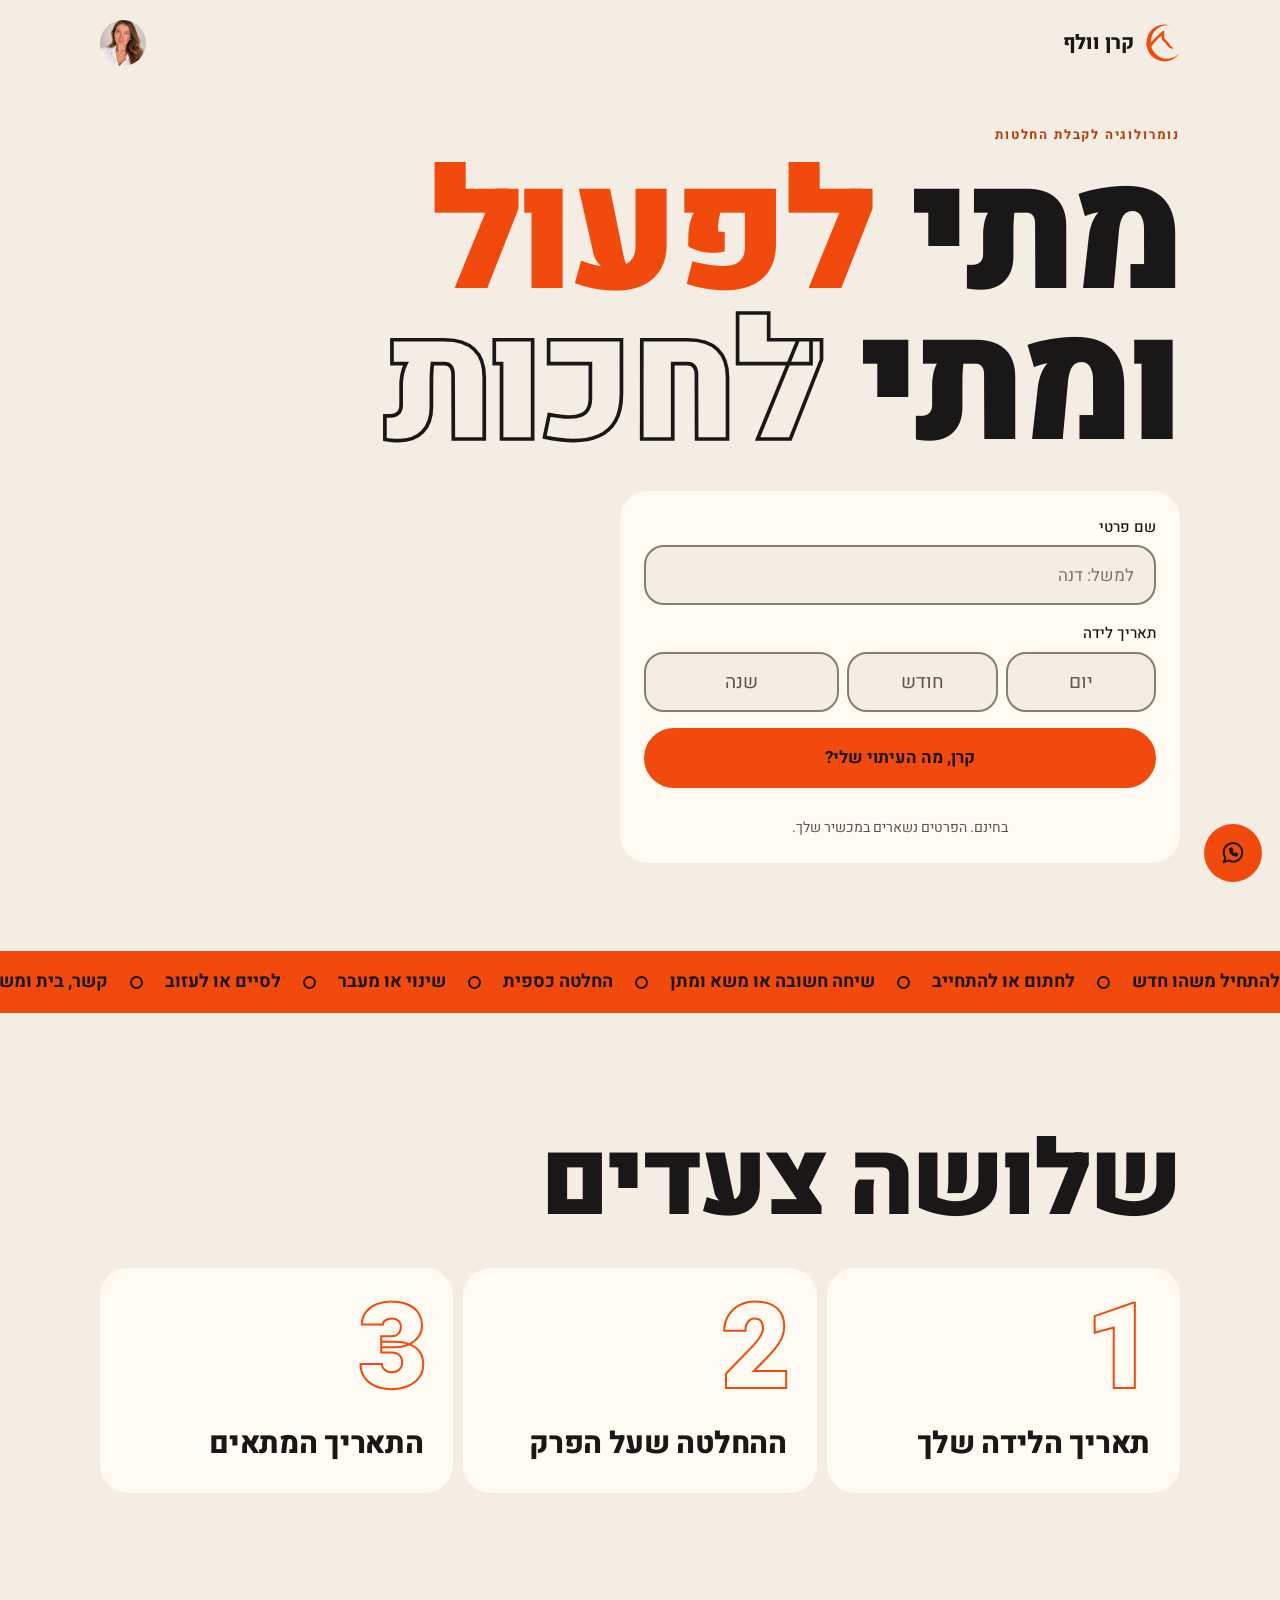
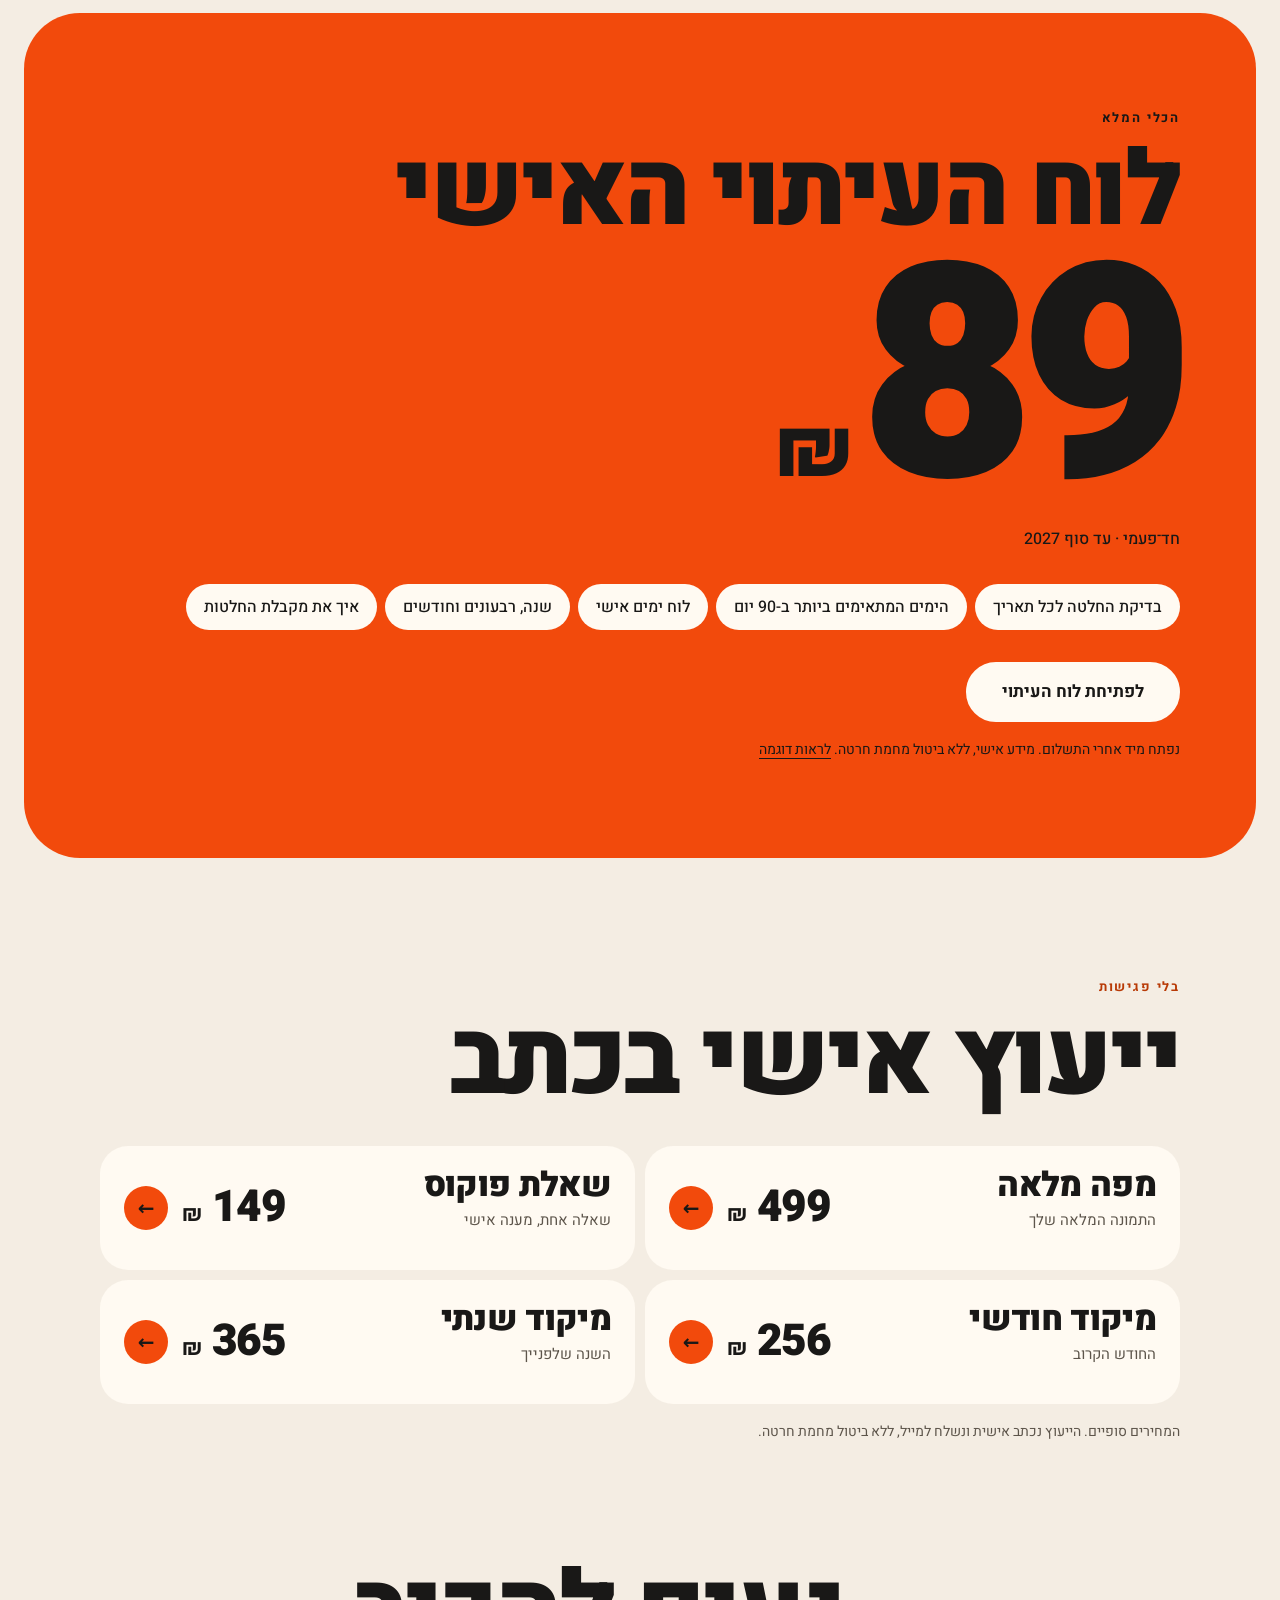
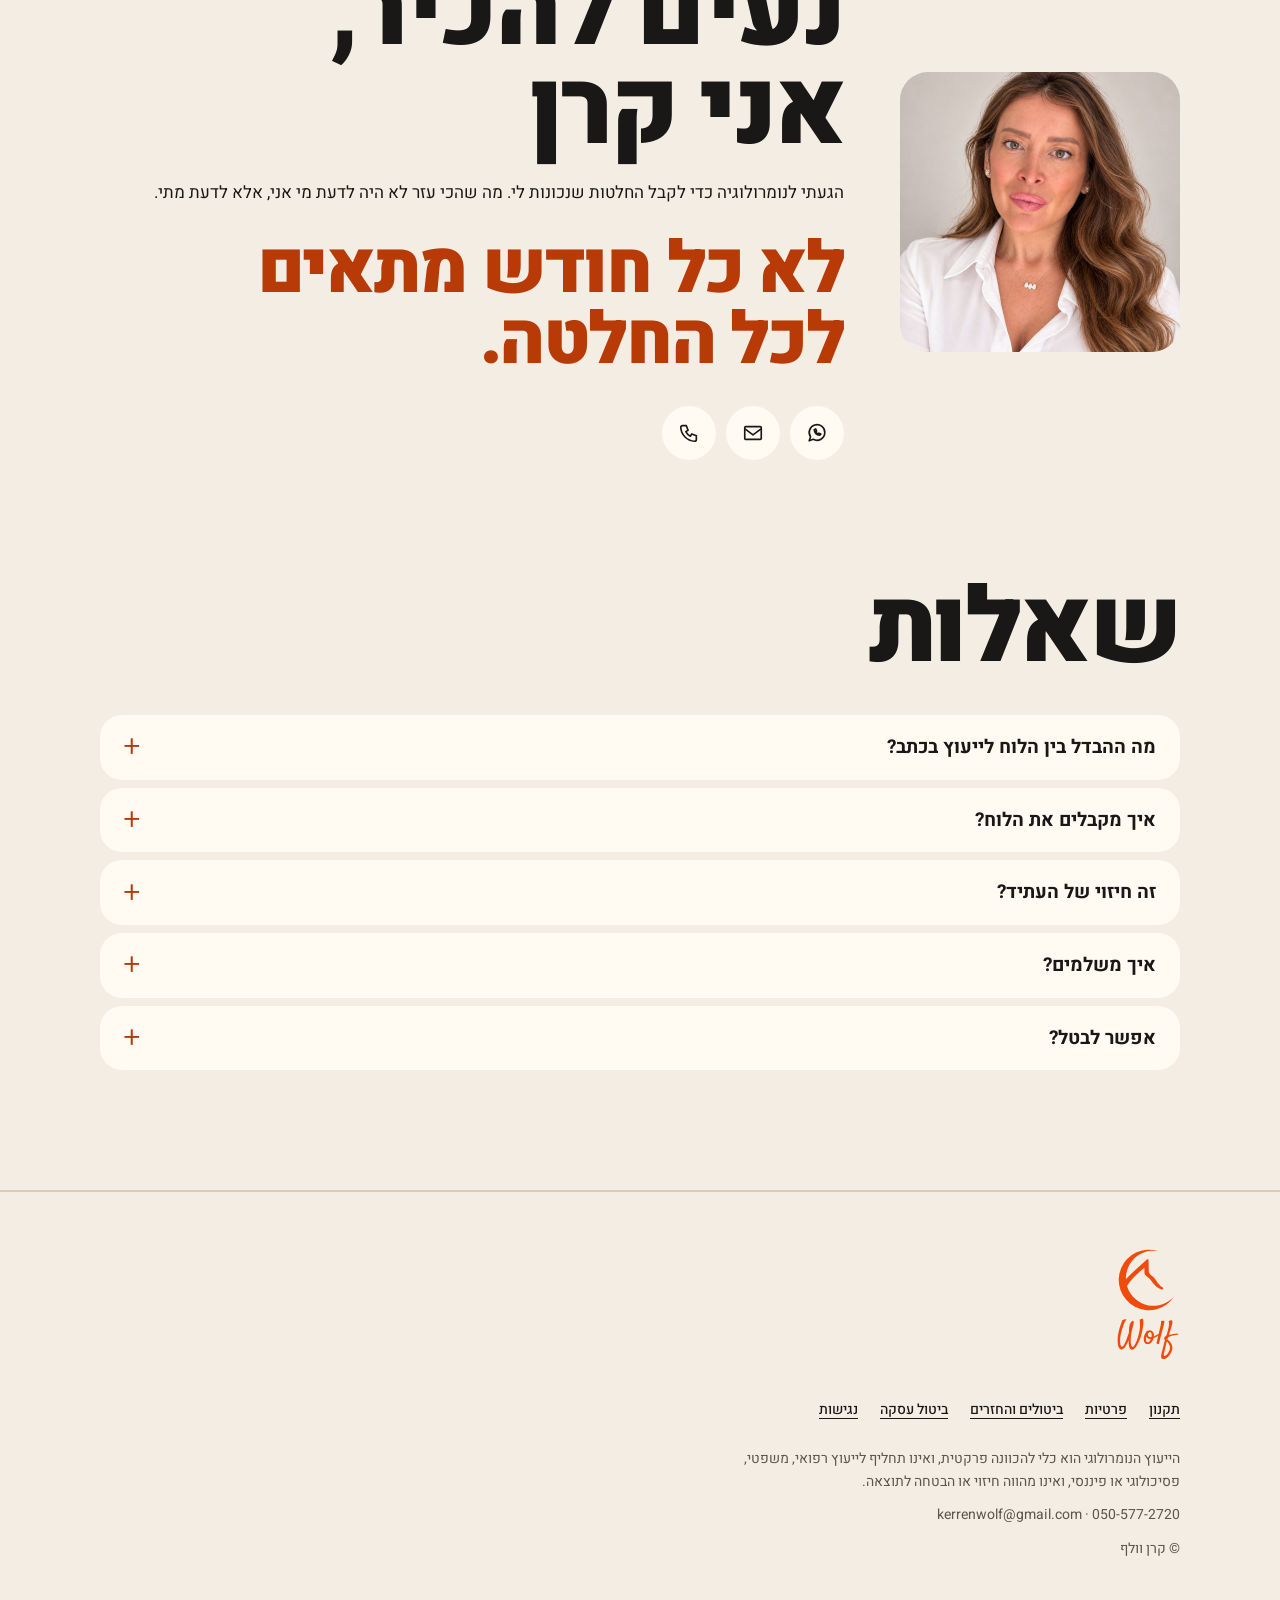
==== commit 7e85e8d8: "Add Meta domain verification tag Co-Authored-By: Claude Opus 5.5 <noreply@anthropic.com>" ====
--- a/index.html
+++ b/index.html
@@ -6,6 +6,7 @@
 <title>קרן וולף | נומרולוגיה לקבלת החלטות</title>
 <meta name="description" content="מתי לחתום, מתי להתחיל ומתי לחכות: מחשבון עיתוי אישי בחינם, לוח העיתוי האישי וייעוץ נומרולוגי בכתב. בלי פגישות. עם קרן וולף.">
 <meta name="theme-color" content="#f4ede3">
+<meta name="facebook-domain-verification" content="n1a0fmlh2kv1spyzmth27is8oksby7" />
 <link rel="icon" href="data:image/svg+xml,%3Csvg xmlns='http://www.w3.org/2000/svg' viewBox='0 0 100 100'%3E%3Crect width='100' height='100' rx='24' fill='%23f24a0c'/%3E%3Cg transform='translate(14 12) scale(.145)' fill='%23fffaf2'%3E%3Cpath d='M345 44.6A262 262 0 1 0 488 437.2A239 239 0 1 1 345 44.6Z'/%3E%3C/g%3E%3C/svg%3E">
 <link rel="preconnect" href="https://fonts.googleapis.com">
 <link rel="preconnect" href="https://fonts.gstatic.com" crossorigin>
